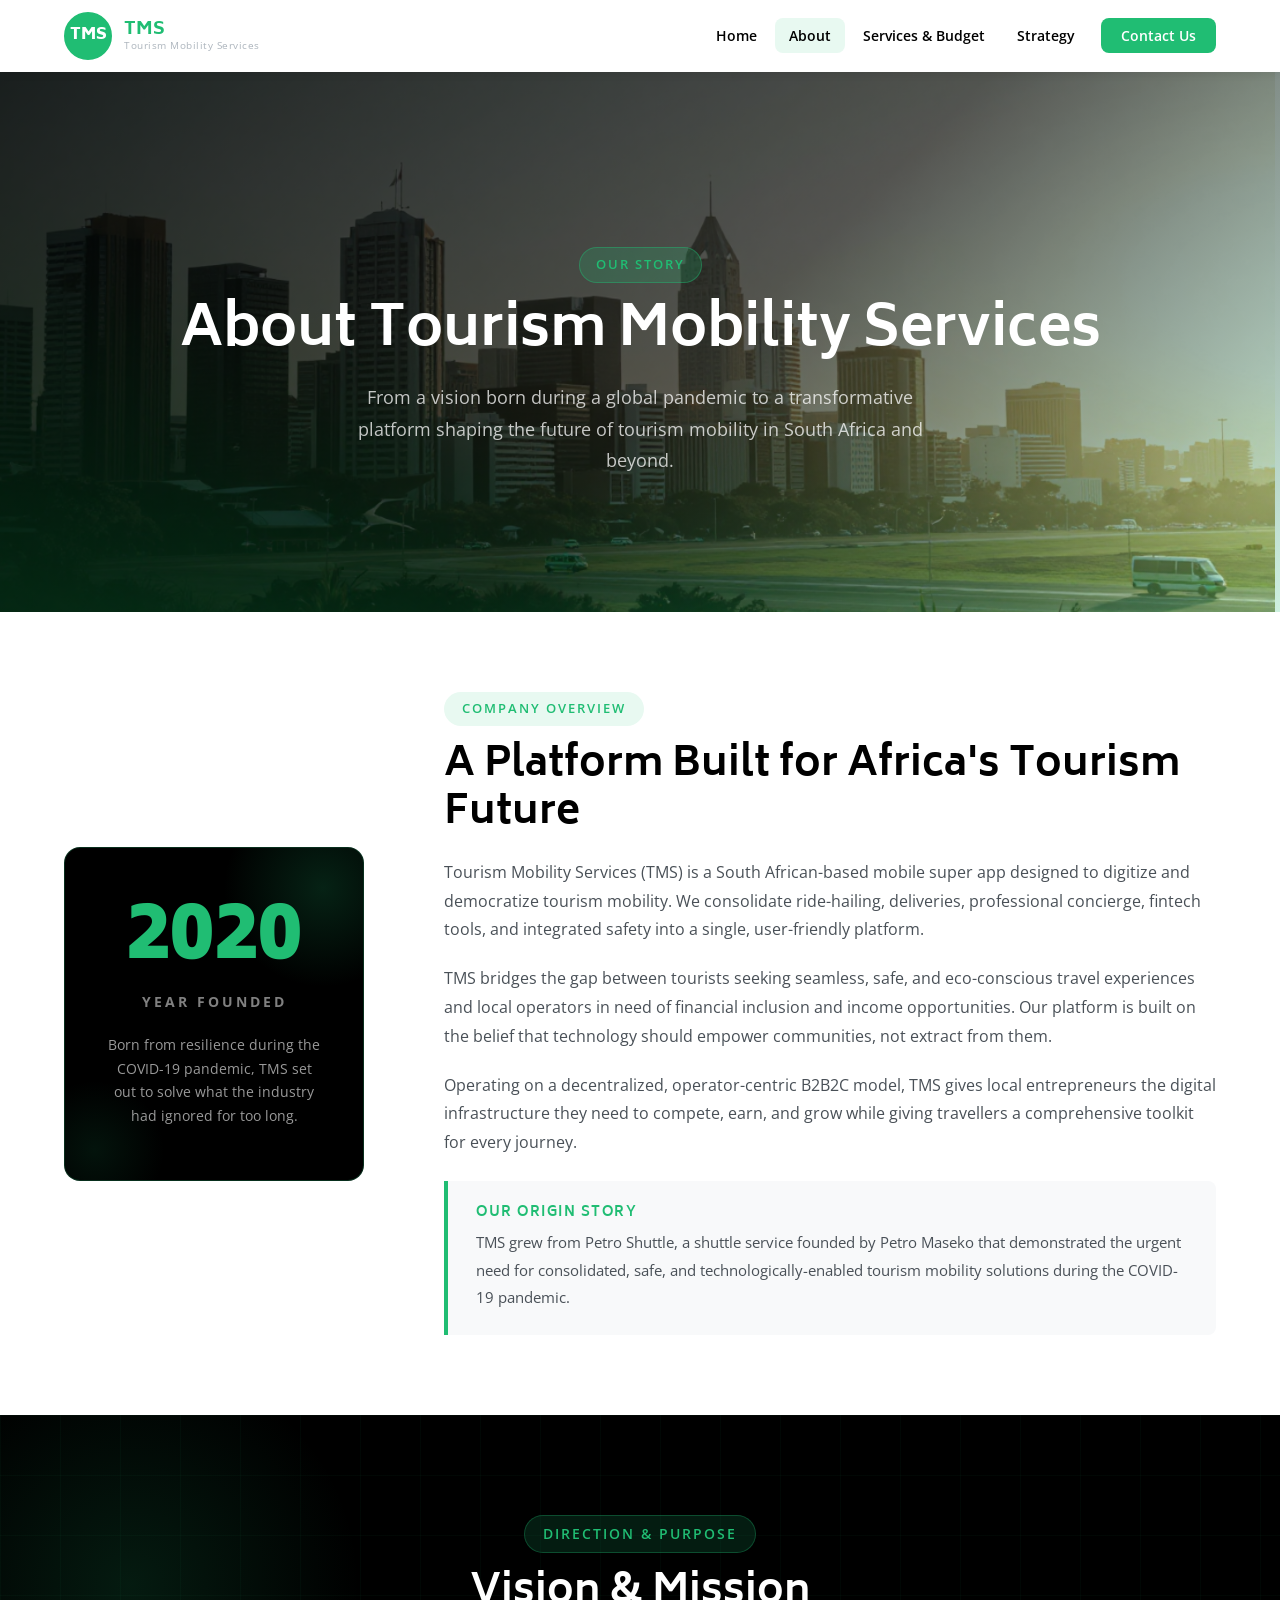
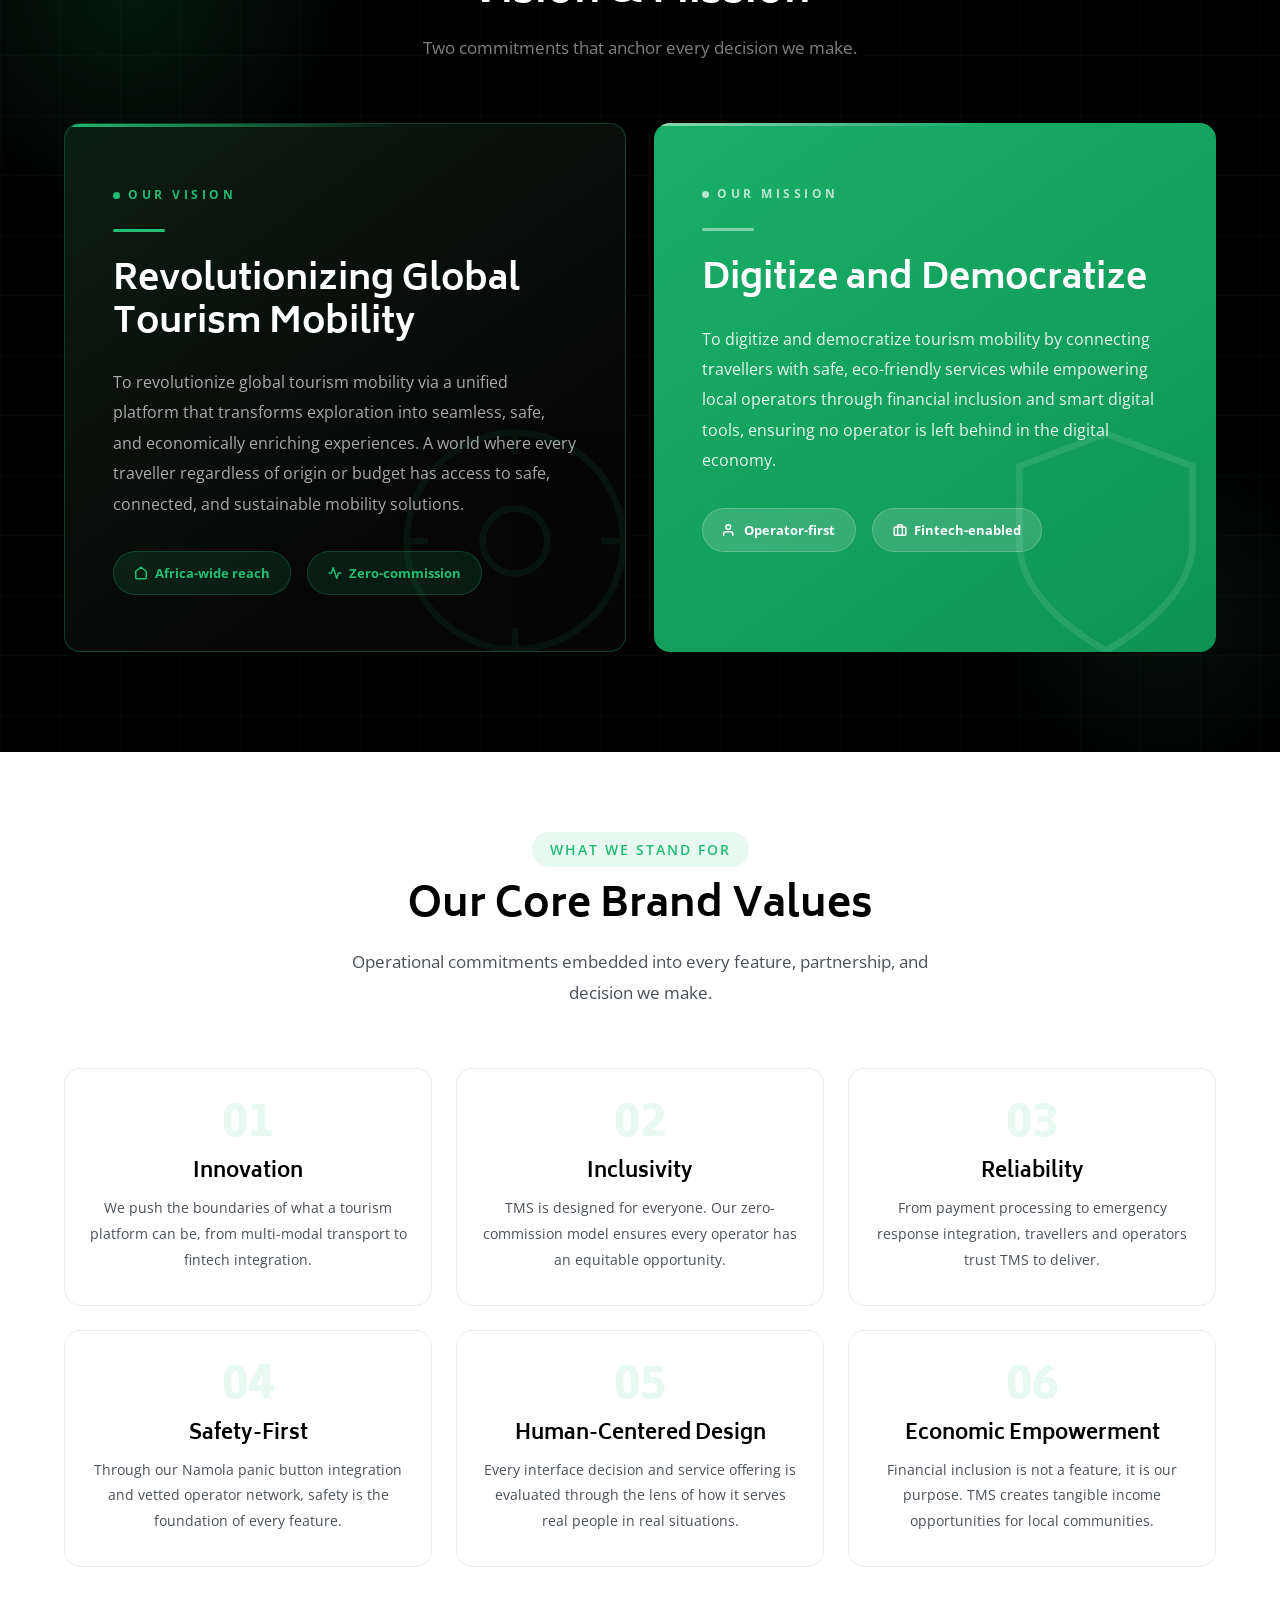
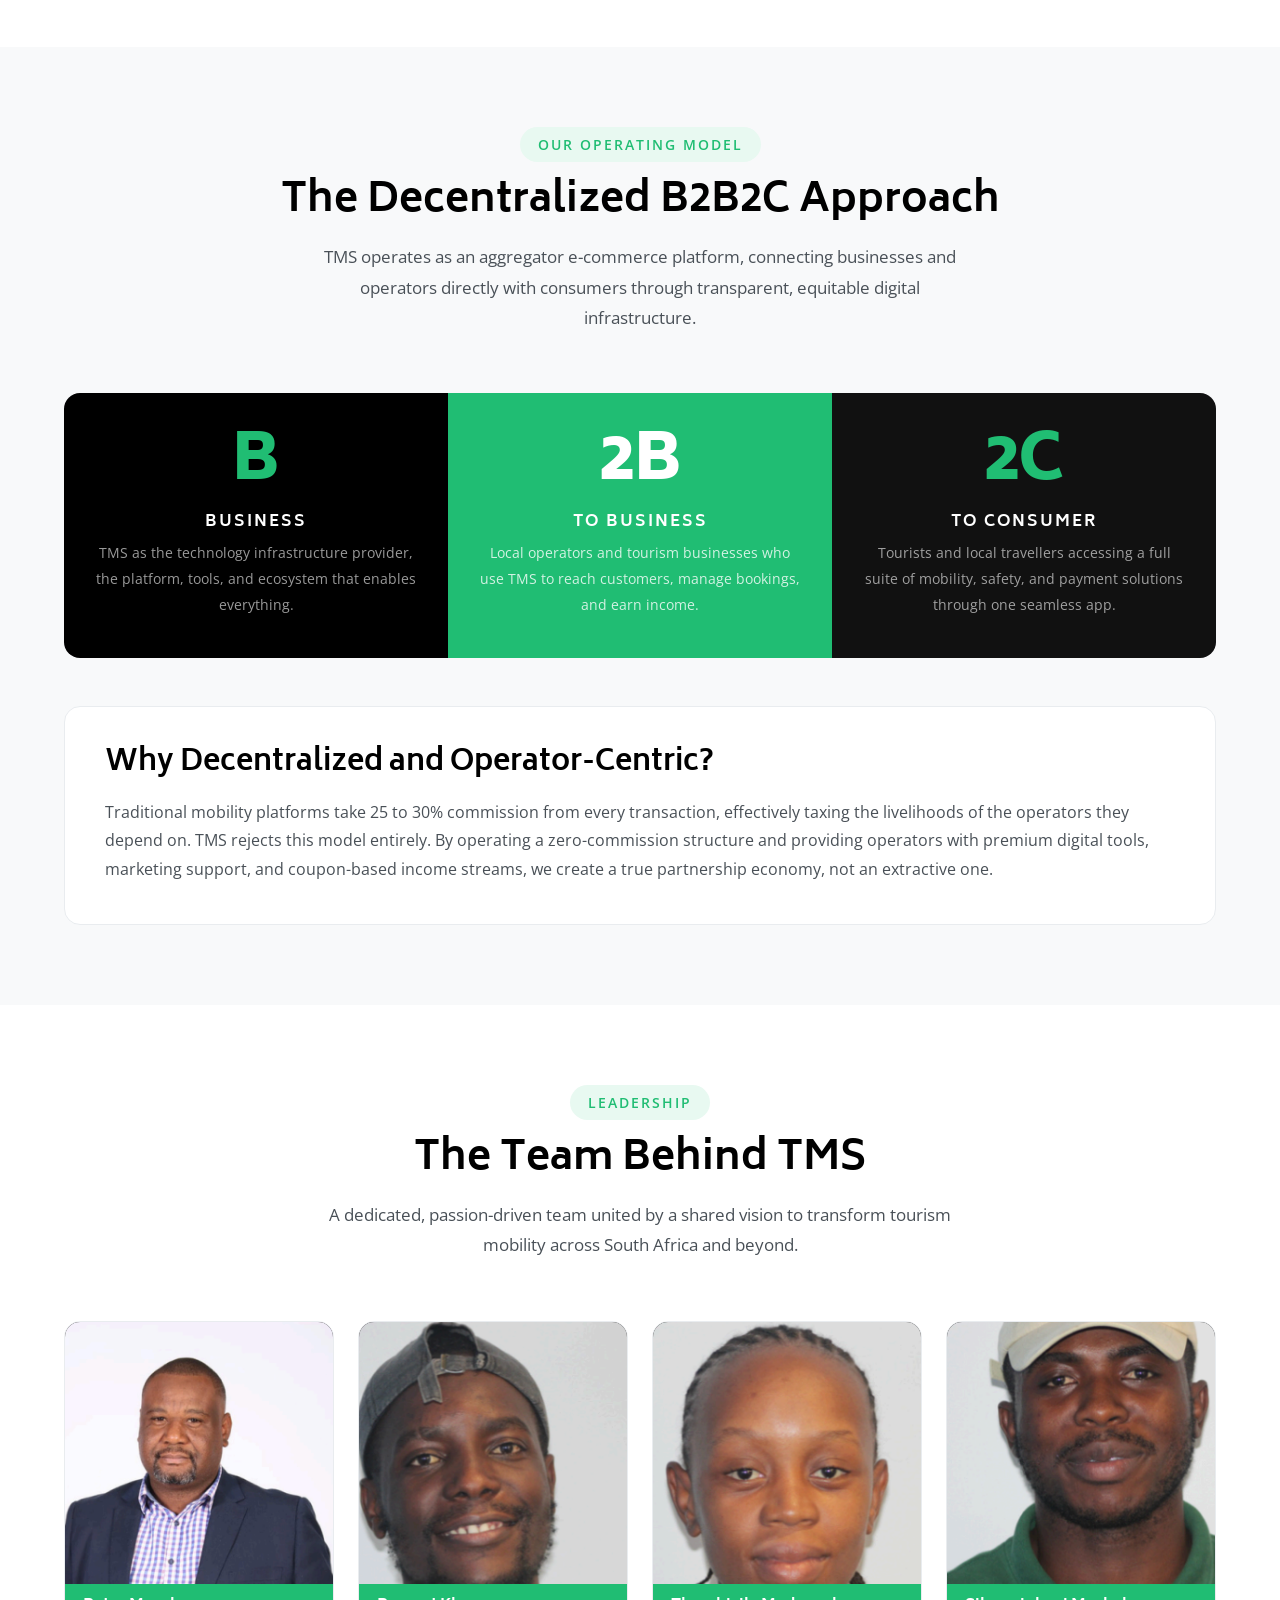
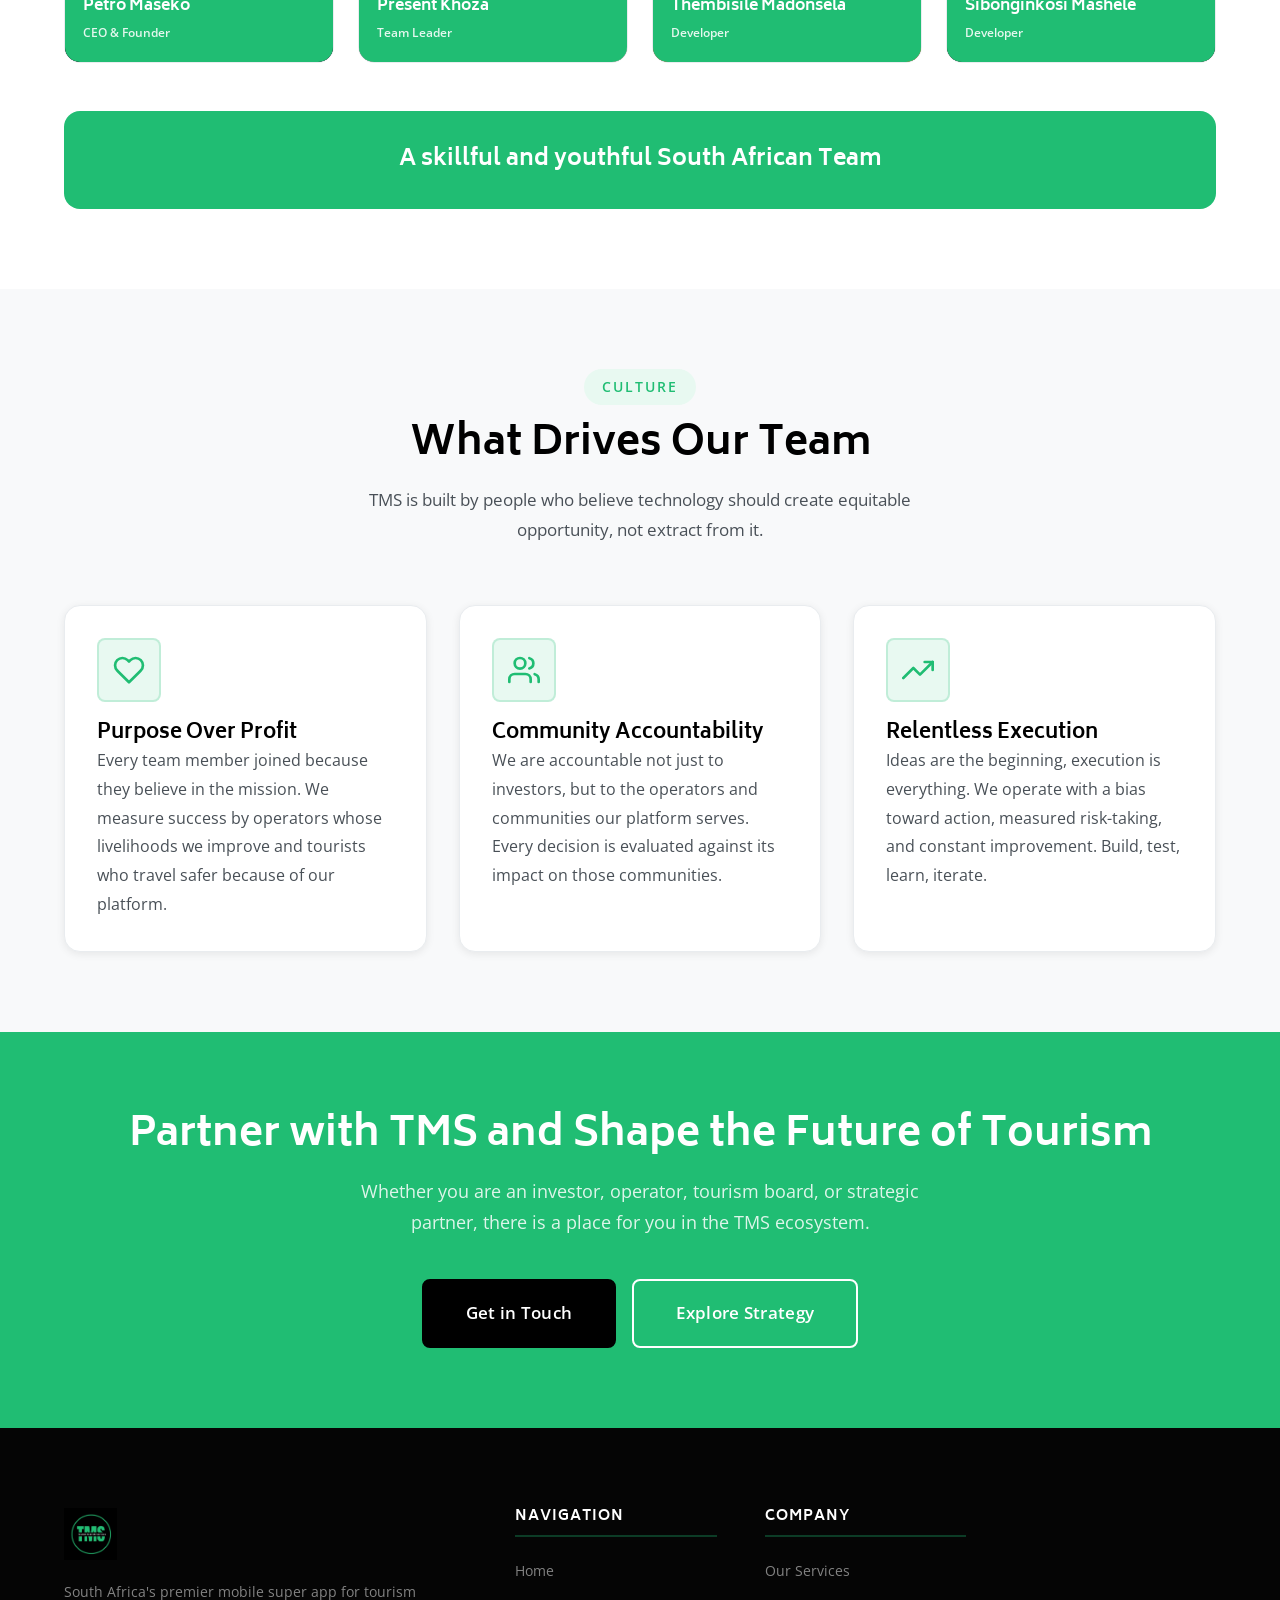
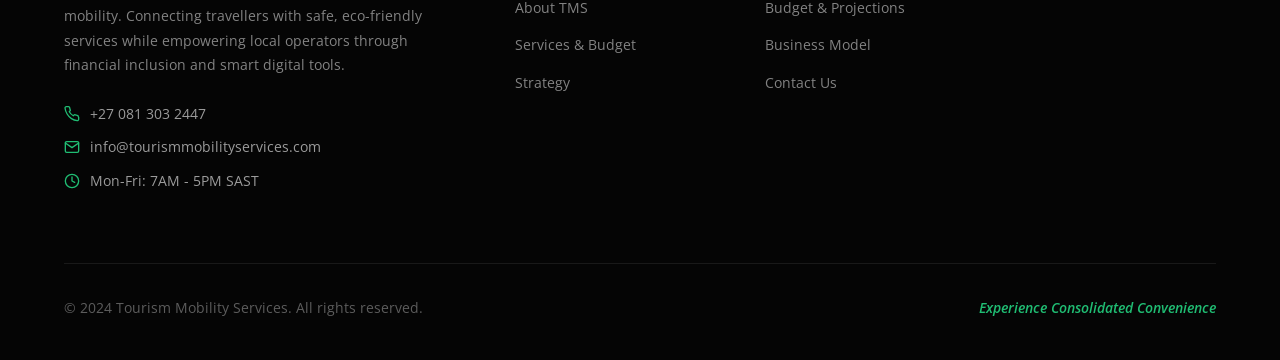
==== about.html @ 7a74dd08 "loading spinner added" ====
<!DOCTYPE html>
<html lang="en">
<head>
  <meta charset="UTF-8" />
  <meta name="viewport" content="width=device-width, initial-scale=1.0" />
  <meta name="description" content="About Tourism Mobility Services (TMS) Our story, vision, mission, team and the B2B2C model transforming South African tourism mobility." />
  <title>About Us | TMS - Tourism Mobility Services</title>
  <link rel="preconnect" href="https://fonts.googleapis.com" />
  <link rel="preconnect" href="https://fonts.gstatic.com" crossorigin />
  <link href="https://fonts.googleapis.com/css2?family=Biryani:wght@400;600;700;800;900&family=Open+Sans:ital,wght@0,300;0,400;0,600;0,700;1,400&display=swap" rel="stylesheet" />
  <link rel="stylesheet" href="css/style.css" />
  <style>
    .about-hero {
      position: relative;
      min-height: 560px;
      display: flex;
      align-items: center;
      background: url('images/about-hero.png') center center / cover no-repeat;
      padding: 140px 0 80px;
      text-align: center;
    }
    .about-hero::before {
      content: '';
      position: absolute;
      inset: 0;
      background: linear-gradient(135deg, rgba(0,0,0,0.85) 0%, rgba(0,0,0,0.65) 55%, rgba(32,189,115,0.22) 100%);
    }
    .about-hero .container { position: relative; z-index: 2; }
    .about-hero h1 { color: #fff; margin-bottom: 16px; }
    .about-hero p  { color: rgba(255,255,255,0.75); font-size: 1.1rem; max-width: 620px; margin: 0 auto; }
    .about-hero .label {
      display: inline-block;
      background: rgba(32,189,115,0.2);
      color: var(--green);
      font-size: 0.8rem; font-weight: 600;
      letter-spacing: 2px; text-transform: uppercase;
      padding: 6px 16px; border-radius: 50px;
      margin-bottom: 16px;
      border: 1px solid rgba(32,189,115,0.4);
    }
    .about-intro-new {
      display: grid;
      grid-template-columns: 300px 1fr;
      gap: 80px;
      align-items: center;
    }
    .about-left-col { display: flex; flex-direction: column; align-items: center; }
    .founded-card {
      width: 100%;
      background: var(--black);
      border-radius: var(--radius-lg);
      padding: 52px 40px;
      text-align: center;
      border: 1px solid rgba(32,189,115,0.25);
      position: relative;
      overflow: hidden;
    }
    .founded-card::before {
      content: '';
      position: absolute;
      top: -60px; right: -60px;
      width: 200px; height: 200px;
      background: radial-gradient(circle, rgba(32,189,115,0.18) 0%, transparent 70%);
      pointer-events: none;
    }
    .founded-card::after {
      content: '';
      position: absolute;
      bottom: -40px; left: -40px;
      width: 140px; height: 140px;
      background: radial-gradient(circle, rgba(32,189,115,0.1) 0%, transparent 70%);
      pointer-events: none;
    }
    .founded-card .year-num {
      font-family: var(--font-heading);
      font-weight: 900;
      font-size: 5rem;
      line-height: 1;
      color: var(--green);
      margin-bottom: 10px;
      position: relative; z-index: 1;
    }
    .founded-card .year-label {
      font-size: 0.85rem;
      font-weight: 700;
      letter-spacing: 3px;
      text-transform: uppercase;
      color: rgba(255,255,255,0.5);
      position: relative; z-index: 1;
    }
    .founded-card .year-sub {
      margin-top: 20px;
      font-size: 0.9rem;
      color: rgba(255,255,255,0.6);
      line-height: 1.65;
      position: relative; z-index: 1;
    }
    .vm-section {
      background: var(--black);
      padding: 100px 0;
      overflow: hidden;
      position: relative;
    }
    .vm-section::before {
      content: '';
      position: absolute;
      inset: 0;
      background-image:
        linear-gradient(rgba(32,189,115,0.04) 1px, transparent 1px),
        linear-gradient(90deg, rgba(32,189,115,0.04) 1px, transparent 1px);
      background-size: 60px 60px;
      pointer-events: none;
    }
    .vm-glow-left {
      position: absolute;
      top: -80px; left: -120px;
      width: 500px; height: 500px;
      background: radial-gradient(circle, rgba(32,189,115,0.14) 0%, transparent 65%);
      pointer-events: none;
    }
    .vm-glow-right {
      position: absolute;
      bottom: -60px; right: -80px;
      width: 400px; height: 400px;
      background: radial-gradient(circle, rgba(32,189,115,0.09) 0%, transparent 65%);
      pointer-events: none;
    }
    .vm-section .section-header { position: relative; z-index: 2; margin-bottom: 60px; }
    .vm-section .section-header .label { background: rgba(32,189,115,0.15); color: var(--green); border: 1px solid rgba(32,189,115,0.3); }
    .vm-section .section-header h2 { color: #fff; }
    .vm-section .section-header p  { color: rgba(255,255,255,0.5); }
    .vm-cards { display: grid; grid-template-columns: 1fr 1fr; gap: 28px; position: relative; z-index: 2; }
    .vm-new-card { border-radius: var(--radius-lg); padding: 56px 48px; position: relative; overflow: hidden; }
    .vm-new-card.vision-card { background: linear-gradient(145deg, #0c1e14 0%, #060606 70%); border: 1px solid rgba(32,189,115,0.3); }
    .vm-new-card.mission-card { background: linear-gradient(145deg, #1aaf68 0%, #0e9455 100%); }
    .vm-bg-icon { position: absolute; bottom: -20px; right: -20px; pointer-events: none; }
    .vm-new-card.vision-card  .vm-bg-icon { opacity: 0.08; }
    .vm-new-card.mission-card .vm-bg-icon { opacity: 0.12; }
    .vm-new-card::after { content: ''; position: absolute; top: 0; left: 0; width: 100%; height: 3px; }
    .vm-new-card.vision-card::after  { background: linear-gradient(90deg, var(--green) 0%, transparent 60%); }
    .vm-new-card.mission-card::after { background: linear-gradient(90deg, rgba(255,255,255,0.5) 0%, transparent 60%); }
    .vm-tag { display: inline-flex; align-items: center; gap: 8px; font-size: 0.75rem; font-weight: 700; letter-spacing: 3.5px; text-transform: uppercase; margin-bottom: 24px; }
    .vm-new-card.vision-card  .vm-tag { color: var(--green); }
    .vm-new-card.mission-card .vm-tag { color: rgba(255,255,255,0.7); }
    .vm-tag-dot { width: 7px; height: 7px; border-radius: 50%; background: currentColor; flex-shrink: 0; }
    .vm-divider { width: 52px; height: 3px; border-radius: 2px; margin-bottom: 28px; }
    .vm-new-card.vision-card  .vm-divider { background: var(--green); }
    .vm-new-card.mission-card .vm-divider { background: rgba(255,255,255,0.45); }
    .vm-new-card h2 { font-size: clamp(1.6rem, 3.2vw, 2.2rem); margin-bottom: 22px; line-height: 1.2; position: relative; z-index: 1; }
    .vm-new-card.vision-card  h2 { color: #fff; }
    .vm-new-card.mission-card h2 { color: #fff; }
    .vm-new-card p { font-size: 1rem; line-height: 1.9; position: relative; z-index: 1; }
    .vm-new-card.vision-card  p { color: rgba(255,255,255,0.65); }
    .vm-new-card.mission-card p { color: rgba(255,255,255,0.9); }
    .vm-stat-row { display: flex; gap: 16px; margin-top: 32px; flex-wrap: wrap; position: relative; z-index: 1; }
    .vm-stat-pill { padding: 10px 20px; border-radius: 50px; font-size: 0.82rem; font-weight: 700; display: flex; align-items: center; gap: 7px; }
    .vm-new-card.vision-card .vm-stat-pill { background: rgba(32,189,115,0.12); border: 1px solid rgba(32,189,115,0.25); color: var(--green); }
    .vm-new-card.mission-card .vm-stat-pill { background: rgba(255,255,255,0.15); border: 1px solid rgba(255,255,255,0.2); color: #fff; }
    .vm-stat-pill svg { width: 14px; height: 14px; stroke: currentColor; fill: none; stroke-width: 2.5; }
    .team-4-grid { display: grid; grid-template-columns: repeat(4, 1fr); gap: 24px; }
    .team-member-card { border-radius: var(--radius-lg); overflow: hidden; background: var(--white); border: 1px solid var(--gray-200); transition: var(--transition); position: relative; }
    .team-member-card:hover { box-shadow: 0 20px 60px rgba(0,0,0,0.18); transform: translateY(-8px); border-color: rgba(32,189,115,0.35); }
    .team-member-photo { height: 340px; position: relative; overflow: hidden; background: #111; }
    .team-member-photo img { width: 100%; height: 100%; object-fit: cover; object-position: top center; display: block; transition: transform 0.5s ease; }
    .team-member-card:hover .team-member-photo img { transform: scale(1.05); }
    .initials-fallback { display: none; position: absolute; inset: 0; align-items: center; justify-content: center; font-family: var(--font-heading); font-weight: 800; font-size: 4rem; color: var(--green); background: linear-gradient(160deg, #1a1a1a 0%, #0d0d0d 100%); }
    .initials-fallback.show { display: flex; }
    .team-name-bar { position: absolute; bottom: 0; left: 0; right: 0; padding: 14px 18px 16px; z-index: 3; background: var(--green); transition: opacity 0.3s ease; }
    .team-member-card:hover .team-name-bar { opacity: 0; pointer-events: none; }
    .team-name-bar h4 { color: #fff; font-size: 0.98rem; margin: 0 0 2px; }
    .team-name-bar span { color: rgba(255,255,255,0.88); font-size: 0.78rem; font-family: var(--font-body); font-weight: 600; }
    .team-hover-overlay { position: absolute; inset: 0; background: linear-gradient(180deg, rgba(0,0,0,0.15) 0%, rgba(0,0,0,0.9) 100%); display: flex; flex-direction: column; align-items: center; justify-content: center; gap: 12px; opacity: 0; transition: opacity 0.35s ease; z-index: 4; padding: 24px; text-align: center; }
    .team-member-card:hover .team-hover-overlay { opacity: 1; }
    .team-hover-name { font-family: var(--font-heading); font-weight: 800; font-size: 1.08rem; color: #fff; margin: 0; }
    .team-hover-role { font-size: 0.75rem; font-weight: 700; letter-spacing: 2.5px; text-transform: uppercase; color: var(--green); margin: 0; }
    .team-hover-divider { width: 36px; height: 2px; background: rgba(32,189,115,0.6); border-radius: 2px; }
    .team-linkedin-btn { display: inline-flex; align-items: center; gap: 9px; background: #0A66C2; color: #fff; font-family: var(--font-body); font-weight: 700; font-size: 0.82rem; padding: 11px 22px; border-radius: 50px; text-decoration: none; transition: background 0.2s ease, transform 0.2s ease; margin-top: 4px; }
    .team-linkedin-btn:hover { background: #004182; transform: scale(1.04); color: #fff; }
    .team-linkedin-btn svg { width: 16px; height: 16px; fill: #fff; flex-shrink: 0; }
    .team-no-linkedin { font-size: 0.78rem; color: rgba(255,255,255,0.4); margin-top: 4px; font-style: italic; }
    .team-tagline-bar { margin-top: 48px; background: var(--green); border-radius: var(--radius-lg); padding: 36px; text-align: center; }
    .team-tagline-bar h3 { color: #fff; font-size: 1.4rem; margin: 0; }
    @media (max-width: 1100px) {
      .about-intro-new { grid-template-columns: 260px 1fr; gap: 48px; }
      .team-4-grid { grid-template-columns: repeat(2, 1fr); }
    }
    @media (max-width: 768px) {
      .about-intro-new { grid-template-columns: 1fr; gap: 32px; }
      .vm-cards { grid-template-columns: 1fr; }
      .vm-new-card { padding: 40px 28px; }
      .team-4-grid { grid-template-columns: repeat(2, 1fr); }
    }
    @media (max-width: 480px) {
      .team-4-grid { grid-template-columns: 1fr; }
    }
  </style>
</head>
<body>

  <div id="loader-wrapper">
  <span class="loader"></span>
</div>

  <nav class="navbar white-bg" id="navbar">
    <div class="container">
      <div class="navbar-inner">
        <a href="index.html" class="navbar-logo">
          <div class="logo-icon">
            <img src="images/tms-logo.png" alt="TMS Logo" onerror="this.style.display='none'; this.parentNode.innerHTML='<span style=\'font-family:Biryani,sans-serif;font-weight:900;font-size:1rem;color:#fff;\'>TMS</span>';" />
          </div>
          <div class="logo-text"><span>TMS</span><small>Tourism Mobility Services</small></div>
        </a>
        <ul class="nav-links" id="navLinks">
          <li><a href="index.html">Home</a></li>
          <li><a href="about.html" class="active">About</a></li>
          <li><a href="platform.html">Services &amp; Budget</a></li>
          <li><a href="strategy.html">Strategy</a></li>
          <li><a href="contact.html" class="btn-nav">Contact Us</a></li>
        </ul>
        <button class="nav-toggle" id="navToggle" aria-label="Toggle navigation">
          <span></span><span></span><span></span>
        </button>
      </div>
    </div>
  </nav>

  <div class="breadcrumb">
    <div class="container">
      <div class="breadcrumb-inner">
        <a href="index.html">Home</a>
        <span class="breadcrumb-sep">/</span>
        <span>About Us</span>
      </div>
    </div>
  </div>

  <div class="about-hero">
    <div class="container">
      <div class="label">Our Story</div>
      <h1>About Tourism Mobility Services</h1>
      <p>From a vision born during a global pandemic to a transformative platform shaping the future of tourism mobility in South Africa and beyond.</p>
    </div>
  </div>

  <section class="section">
    <div class="container">
      <div class="about-intro-new">
        <div class="about-left-col">
          <div class="founded-card">
            <div class="year-num">2020</div>
            <div class="year-label">Year Founded</div>
            <p class="year-sub">Born from resilience during the COVID-19 pandemic, TMS set out to solve what the industry had ignored for too long.</p>
          </div>
        </div>
        <div class="about-content">
          <div class="label" style="display:inline-block;background:var(--green-light);color:var(--green);font-size:0.8rem;font-weight:600;letter-spacing:2px;text-transform:uppercase;padding:6px 18px;border-radius:50px;margin-bottom:16px;">Company Overview</div>
          <h2>A Platform Built for Africa's Tourism Future</h2>
          <p>Tourism Mobility Services (TMS) is a South African-based mobile super app designed to digitize and democratize tourism mobility. We consolidate ride-hailing, deliveries, professional concierge, fintech tools, and integrated safety into a single, user-friendly platform.</p>
          <p>TMS bridges the gap between tourists seeking seamless, safe, and eco-conscious travel experiences and local operators in need of financial inclusion and income opportunities. Our platform is built on the belief that technology should empower communities, not extract from them.</p>
          <p>Operating on a decentralized, operator-centric B2B2C model, TMS gives local entrepreneurs the digital infrastructure they need to compete, earn, and grow while giving travellers a comprehensive toolkit for every journey.</p>
          <div class="about-history">
            <h5>Our Origin Story</h5>
            <p>TMS grew from Petro Shuttle, a shuttle service founded by Petro Maseko that demonstrated the urgent need for consolidated, safe, and technologically-enabled tourism mobility solutions during the COVID-19 pandemic.</p>
          </div>
        </div>
      </div>
    </div>
  </section>

  <section class="vm-section">
    <div class="vm-glow-left"></div>
    <div class="vm-glow-right"></div>
    <div class="container">
      <div class="section-header">
        <div class="label">Direction &amp; Purpose</div>
        <h2>Vision &amp; Mission</h2>
        <p>Two commitments that anchor every decision we make.</p>
      </div>
      <div class="vm-cards">
        <div class="vm-new-card vision-card">
          <svg class="vm-bg-icon" width="260" height="260" viewBox="0 0 24 24" fill="none" stroke="#20BD73" stroke-width="0.6"><circle cx="12" cy="12" r="10"/><circle cx="12" cy="12" r="3"/><line x1="12" y1="2" x2="12" y2="4"/><line x1="12" y1="20" x2="12" y2="22"/><line x1="2" y1="12" x2="4" y2="12"/><line x1="20" y1="12" x2="22" y2="12"/></svg>
          <div class="vm-tag"><span class="vm-tag-dot"></span>Our Vision</div>
          <div class="vm-divider"></div>
          <h2>Revolutionizing Global Tourism Mobility</h2>
          <p>To revolutionize global tourism mobility via a unified platform that transforms exploration into seamless, safe, and economically enriching experiences. A world where every traveller regardless of origin or budget has access to safe, connected, and sustainable mobility solutions.</p>
          <div class="vm-stat-row">
            <div class="vm-stat-pill"><svg viewBox="0 0 24 24"><path d="M3 9l9-7 9 7v11a2 2 0 0 1-2 2H5a2 2 0 0 1-2-2z" stroke-linecap="round" stroke-linejoin="round"/></svg>Africa-wide reach</div>
            <div class="vm-stat-pill"><svg viewBox="0 0 24 24"><polyline points="22 12 18 12 15 21 9 3 6 12 2 12" stroke-linecap="round" stroke-linejoin="round"/></svg>Zero-commission</div>
          </div>
        </div>
        <div class="vm-new-card mission-card">
          <svg class="vm-bg-icon" width="260" height="260" viewBox="0 0 24 24" fill="none" stroke="rgba(255,255,255,0.8)" stroke-width="0.6"><path d="M12 22s8-4 8-10V5l-8-3-8 3v7c0 6 8 10 8 10z"/></svg>
          <div class="vm-tag"><span class="vm-tag-dot"></span>Our Mission</div>
          <div class="vm-divider"></div>
          <h2>Digitize and Democratize</h2>
          <p>To digitize and democratize tourism mobility by connecting travellers with safe, eco-friendly services while empowering local operators through financial inclusion and smart digital tools, ensuring no operator is left behind in the digital economy.</p>
          <div class="vm-stat-row">
            <div class="vm-stat-pill"><svg viewBox="0 0 24 24"><path d="M17 21v-2a4 4 0 0 0-4-4H5a4 4 0 0 0-4 4v2" stroke-linecap="round" stroke-linejoin="round"/><circle cx="9" cy="7" r="4"/></svg>Operator-first</div>
            <div class="vm-stat-pill"><svg viewBox="0 0 24 24"><rect x="2" y="7" width="20" height="14" rx="2" ry="2" stroke-linecap="round" stroke-linejoin="round"/><path d="M16 21V5a2 2 0 0 0-2-2h-4a2 2 0 0 0-2 2v16" stroke-linecap="round" stroke-linejoin="round"/></svg>Fintech-enabled</div>
          </div>
        </div>
      </div>
    </div>
  </section>

  <section class="section">
    <div class="container">
      <div class="section-header">
        <div class="label">What We Stand For</div>
        <h2>Our Core Brand Values</h2>
        <p>Operational commitments embedded into every feature, partnership, and decision we make.</p>
      </div>
      <div class="values-grid">
        <div class="value-card"><div class="value-number">01</div><h4>Innovation</h4><p>We push the boundaries of what a tourism platform can be, from multi-modal transport to fintech integration.</p></div>
        <div class="value-card"><div class="value-number">02</div><h4>Inclusivity</h4><p>TMS is designed for everyone. Our zero-commission model ensures every operator has an equitable opportunity.</p></div>
        <div class="value-card"><div class="value-number">03</div><h4>Reliability</h4><p>From payment processing to emergency response integration, travellers and operators trust TMS to deliver.</p></div>
        <div class="value-card"><div class="value-number">04</div><h4>Safety-First</h4><p>Through our Namola panic button integration and vetted operator network, safety is the foundation of every feature.</p></div>
        <div class="value-card"><div class="value-number">05</div><h4>Human-Centered Design</h4><p>Every interface decision and service offering is evaluated through the lens of how it serves real people in real situations.</p></div>
        <div class="value-card"><div class="value-number">06</div><h4>Economic Empowerment</h4><p>Financial inclusion is not a feature, it is our purpose. TMS creates tangible income opportunities for local communities.</p></div>
      </div>
    </div>
  </section>

  <section class="section bg-gray">
    <div class="container">
      <div class="section-header">
        <div class="label">Our Operating Model</div>
        <h2>The Decentralized B2B2C Approach</h2>
        <p>TMS operates as an aggregator e-commerce platform, connecting businesses and operators directly with consumers through transparent, equitable digital infrastructure.</p>
      </div>
      <div class="model-explain">
        <div class="model-col">
          <div class="model-letter">B</div>
          <h3>Business</h3>
          <p style="color:rgba(255,255,255,0.6);font-size:0.9rem;">TMS as the technology infrastructure provider, the platform, tools, and ecosystem that enables everything.</p>
        </div>
        <div class="model-col">
          <div class="model-letter">2B</div>
          <h3>To Business</h3>
          <p style="color:rgba(255,255,255,0.8);font-size:0.9rem;">Local operators and tourism businesses who use TMS to reach customers, manage bookings, and earn income.</p>
        </div>
        <div class="model-col">
          <div class="model-letter">2C</div>
          <h3>To Consumer</h3>
          <p style="color:rgba(255,255,255,0.6);font-size:0.9rem;">Tourists and local travellers accessing a full suite of mobility, safety, and payment solutions through one seamless app.</p>
        </div>
      </div>
      <div style="margin-top:48px;padding:40px;background:var(--white);border-radius:var(--radius-lg);border:1px solid var(--gray-200);">
        <h3 style="margin-bottom:16px;">Why Decentralized and Operator-Centric?</h3>
        <p>Traditional mobility platforms take 25 to 30% commission from every transaction, effectively taxing the livelihoods of the operators they depend on. TMS rejects this model entirely. By operating a zero-commission structure and providing operators with premium digital tools, marketing support, and coupon-based income streams, we create a true partnership economy, not an extractive one.</p>
      </div>
    </div>
  </section>

  <section class="section" id="team">
    <div class="container">
      <div class="section-header">
        <div class="label">Leadership</div>
        <h2>The Team Behind TMS</h2>
        <p>A dedicated, passion-driven team united by a shared vision to transform tourism mobility across South Africa and beyond.</p>
      </div>
      <div class="team-4-grid">
        <div class="team-member-card">
          <div class="team-member-photo">
            <img src="images/petro.png" alt="Petro Maseko" onerror="this.style.display='none'; this.nextElementSibling.classList.add('show');" />
            <div class="initials-fallback">PM</div>
            <div class="team-name-bar"><h4>Petro Maseko</h4><span>CEO &amp; Founder</span></div>
            <div class="team-hover-overlay">
              <p class="team-hover-name">Petro Maseko</p>
              <p class="team-hover-role">CEO &amp; Founder</p>
              <div class="team-hover-divider"></div>
              <a class="team-linkedin-btn" href="https://www.linkedin.com/in/petro-maseko-a20351224/?originalSubdomain=za" target="_blank" rel="noopener noreferrer">
                <svg xmlns="http://www.w3.org/2000/svg" viewBox="0 0 24 24"><path d="M20.447 20.452H17.01v-5.569c0-1.328-.025-3.037-1.852-3.037-1.853 0-2.136 1.445-2.136 2.939v5.667H9.584V9h3.308v1.561h.046c.46-.869 1.586-1.784 3.265-1.784 3.492 0 4.136 2.299 4.136 5.291v6.384zM5.337 7.433a1.92 1.92 0 1 1 0-3.84 1.92 1.92 0 0 1 0 3.84zm1.677 13.019H3.66V9h3.354v11.452zM22.225 0H1.771C.792 0 0 .774 0 1.729v20.542C0 23.226.792 24 1.771 24h20.451C23.2 24 24 23.226 24 22.271V1.729C24 .774 23.2 0 22.222 0h.003z"/></svg>
                Connect on LinkedIn
              </a>
            </div>
          </div>
        </div>
        <div class="team-member-card">
          <div class="team-member-photo">
            <img src="images/present.png" alt="Present Khoza" onerror="this.style.display='none'; this.nextElementSibling.classList.add('show');" />
            <div class="initials-fallback">PK</div>
            <div class="team-name-bar"><h4>Present Khoza</h4><span>Team Leader</span></div>
            <div class="team-hover-overlay">
              <p class="team-hover-name">Present Khoza</p>
              <p class="team-hover-role">Team Leader</p>
              <div class="team-hover-divider"></div>
              <a class="team-linkedin-btn" href="https://www.linkedin.com/in/present-khoza-66b7281ba/?originalSubdomain=za" target="_blank" rel="noopener noreferrer">
                <svg xmlns="http://www.w3.org/2000/svg" viewBox="0 0 24 24"><path d="M20.447 20.452H17.01v-5.569c0-1.328-.025-3.037-1.852-3.037-1.853 0-2.136 1.445-2.136 2.939v5.667H9.584V9h3.308v1.561h.046c.46-.869 1.586-1.784 3.265-1.784 3.492 0 4.136 2.299 4.136 5.291v6.384zM5.337 7.433a1.92 1.92 0 1 1 0-3.84 1.92 1.92 0 0 1 0 3.84zm1.677 13.019H3.66V9h3.354v11.452zM22.225 0H1.771C.792 0 0 .774 0 1.729v20.542C0 23.226.792 24 1.771 24h20.451C23.2 24 24 23.226 24 22.271V1.729C24 .774 23.2 0 22.222 0h.003z"/></svg>
                Connect on LinkedIn
              </a>
            </div>
          </div>
        </div>
        <div class="team-member-card">
          <div class="team-member-photo">
            <img src="images/thembisile.png" alt="Thembisile Madonsela" onerror="this.style.display='none'; this.nextElementSibling.classList.add('show');" />
            <div class="initials-fallback">TM</div>
            <div class="team-name-bar"><h4>Thembisile Madonsela</h4><span>Developer</span></div>
            <div class="team-hover-overlay">
              <p class="team-hover-name">Thembisile Madonsela</p>
              <p class="team-hover-role">Developer</p>
              <div class="team-hover-divider"></div>
              <span class="team-no-linkedin">LinkedIn profile not available</span>
            </div>
          </div>
        </div>
        <div class="team-member-card">
          <div class="team-member-photo">
            <img src="images/sibonginkosi.png" alt="Sibonginkosi Mashele" onerror="this.style.display='none'; this.nextElementSibling.classList.add('show');" />
            <div class="initials-fallback">SM</div>
            <div class="team-name-bar"><h4>Sibonginkosi Mashele</h4><span>Developer</span></div>
            <div class="team-hover-overlay">
              <p class="team-hover-name">Sibonginkosi Mashele</p>
              <p class="team-hover-role">Developer</p>
              <div class="team-hover-divider"></div>
              <a class="team-linkedin-btn" href="https://www.linkedin.com/in/sibonginkosi-mashele-583209222/" target="_blank" rel="noopener noreferrer">
                <svg xmlns="http://www.w3.org/2000/svg" viewBox="0 0 24 24"><path d="M20.447 20.452H17.01v-5.569c0-1.328-.025-3.037-1.852-3.037-1.853 0-2.136 1.445-2.136 2.939v5.667H9.584V9h3.308v1.561h.046c.46-.869 1.586-1.784 3.265-1.784 3.492 0 4.136 2.299 4.136 5.291v6.384zM5.337 7.433a1.92 1.92 0 1 1 0-3.84 1.92 1.92 0 0 1 0 3.84zm1.677 13.019H3.66V9h3.354v11.452zM22.225 0H1.771C.792 0 0 .774 0 1.729v20.542C0 23.226.792 24 1.771 24h20.451C23.2 24 24 23.226 24 22.271V1.729C24 .774 23.2 0 22.222 0h.003z"/></svg>
                Connect on LinkedIn
              </a>
            </div>
          </div>
        </div>
      </div>
      <div class="team-tagline-bar">
        <h3>A skillful and youthful South African Team</h3>
      </div>
    </div>
  </section>

  <section class="section bg-gray">
    <div class="container">
      <div class="section-header">
        <div class="label">Culture</div>
        <h2>What Drives Our Team</h2>
        <p>TMS is built by people who believe technology should create equitable opportunity, not extract from it.</p>
      </div>
      <div class="grid-3">
        <div class="card">
          <div class="card-icon"><svg viewBox="0 0 24 24" fill="none" stroke="#20BD73" stroke-width="2" style="width:32px;height:32px;"><path d="M20.84 4.61a5.5 5.5 0 0 0-7.78 0L12 5.67l-1.06-1.06a5.5 5.5 0 0 0-7.78 7.78l1.06 1.06L12 21.23l7.78-7.78 1.06-1.06a5.5 5.5 0 0 0 0-7.78z" stroke-linecap="round" stroke-linejoin="round"/></svg></div>
          <h4>Purpose Over Profit</h4>
          <p>Every team member joined because they believe in the mission. We measure success by operators whose livelihoods we improve and tourists who travel safer because of our platform.</p>
        </div>
        <div class="card">
          <div class="card-icon"><svg viewBox="0 0 24 24" fill="none" stroke="#20BD73" stroke-width="2" style="width:32px;height:32px;"><path d="M17 21v-2a4 4 0 0 0-4-4H5a4 4 0 0 0-4 4v2" stroke-linecap="round" stroke-linejoin="round"/><circle cx="9" cy="7" r="4" stroke-linecap="round"/><path d="M23 21v-2a4 4 0 0 0-3-3.87M16 3.13a4 4 0 0 1 0 7.75" stroke-linecap="round" stroke-linejoin="round"/></svg></div>
          <h4>Community Accountability</h4>
          <p>We are accountable not just to investors, but to the operators and communities our platform serves. Every decision is evaluated against its impact on those communities.</p>
        </div>
        <div class="card">
          <div class="card-icon"><svg viewBox="0 0 24 24" fill="none" stroke="#20BD73" stroke-width="2" style="width:32px;height:32px;"><polyline points="23 6 13.5 15.5 8.5 10.5 1 18" stroke-linecap="round" stroke-linejoin="round"/><polyline points="17 6 23 6 23 12" stroke-linecap="round" stroke-linejoin="round"/></svg></div>
          <h4>Relentless Execution</h4>
          <p>Ideas are the beginning, execution is everything. We operate with a bias toward action, measured risk-taking, and constant improvement. Build, test, learn, iterate.</p>
        </div>
      </div>
    </div>
  </section>

  <section class="cta-section">
    <div class="container">
      <h2>Partner with TMS and Shape the Future of Tourism</h2>
      <p>Whether you are an investor, operator, tourism board, or strategic partner, there is a place for you in the TMS ecosystem.</p>
      <div style="display:flex;gap:16px;justify-content:center;flex-wrap:wrap;">
        <a href="contact.html" class="btn btn-dark btn-lg">Get in Touch</a>
        <a href="strategy.html" class="btn btn-outline btn-lg">Explore Strategy</a>
      </div>
    </div>
  </section>

  <footer class="footer">
    <div class="container">
      <div class="footer-grid">
        <div class="footer-brand">
          <img src="images/black-logo.png" alt="TMS - Tourism Mobility Services" style="height:52px;width:auto;object-fit:contain;display:block;margin-bottom:20px;" onerror="this.style.display='none';" />
          <p>South Africa's premier mobile super app for tourism mobility. Connecting travellers with safe, eco-friendly services while empowering local operators through financial inclusion and smart digital tools.</p>
          <div>
            <div class="footer-contact-item">
              <svg viewBox="0 0 24 24" fill="none" stroke="currentColor" stroke-width="2"><path d="M22 16.92v3a2 2 0 0 1-2.18 2 19.79 19.79 0 0 1-8.63-3.07A19.5 19.5 0 0 1 4.69 12 19.79 19.79 0 0 1 1.61 3.36 2 2 0 0 1 3.6 1h3a2 2 0 0 1 2 1.72 12.84 12.84 0 0 0 .7 2.81 2 2 0 0 1-.45 2.11L7.91 8.6a16 16 0 0 0 6 6l.92-.92a2 2 0 0 1 2.11-.45 12.84 12.84 0 0 0 2.81.7A2 2 0 0 1 21.44 16z" stroke-linecap="round" stroke-linejoin="round"/></svg>
              <a href="tel:+27081303244">+27 081 303 2447</a>
            </div>
            <div class="footer-contact-item">
              <svg viewBox="0 0 24 24" fill="none" stroke="currentColor" stroke-width="2"><path d="M4 4h16c1.1 0 2 .9 2 2v12c0 1.1-.9 2-2 2H4c-1.1 0-2-.9-2-2V6c0-1.1.9-2 2-2z" stroke-linecap="round" stroke-linejoin="round"/><polyline points="22,6 12,13 2,6" stroke-linecap="round" stroke-linejoin="round"/></svg>
              <a href="mailto:info@tourismmobilityservices.com">info@tourismmobilityservices.com</a>
            </div>
            <div class="footer-contact-item">
              <svg viewBox="0 0 24 24" fill="none" stroke="currentColor" stroke-width="2"><circle cx="12" cy="12" r="10" stroke-linecap="round"/><polyline points="12 6 12 12 16 14" stroke-linecap="round" stroke-linejoin="round"/></svg>
              <span>Mon-Fri: 7AM - 5PM SAST</span>
            </div>
          </div>
        </div>
        <div class="footer-col">
          <h5>Navigation</h5>
          <ul class="footer-links">
            <li><a href="index.html">Home</a></li>
            <li><a href="about.html">About TMS</a></li>
            <li><a href="platform.html">Services &amp; Budget</a></li>
            <li><a href="strategy.html">Strategy</a></li>
          </ul>
        </div>
        <div class="footer-col">
          <h5>Company</h5>
          <ul class="footer-links">
            <li><a href="platform.html">Our Services</a></li>
            <li><a href="platform.html#budget">Budget &amp; Projections</a></li>
            <li><a href="strategy.html">Business Model</a></li>
            <li><a href="contact.html">Contact Us</a></li>
          </ul>
        </div>
      </div>
      <div class="footer-bottom">
        <p>&copy; 2024 Tourism Mobility Services. All rights reserved.</p>
        <p class="tagline">Experience Consolidated Convenience</p>
      </div>
    </div>
  </footer>

  <script src="js/script.js"></script>
</body>
</html>
---- css/style.css ----
/* ============================================
   TMS - Tourism Mobility Services
   Main Stylesheet
   ============================================ */

/* Google Fonts */
@import url('https://fonts.googleapis.com/css2?family=Biryani:wght@400;600;700;800;900&family=Open+Sans:ital,wght@0,300;0,400;0,600;0,700;1,400&display=swap');

/* ============================================
   CSS VARIABLES
   ============================================ */
:root {
  --green: #20BD73;
  --green-dark: #18a562;
  --green-light: #e8f9f1;
  --black: #000000;
  --white: #FFFFFF;
  --gray-100: #f8f9fa;
  --gray-200: #e9ecef;
  --gray-300: #dee2e6;
  --gray-500: #adb5bd;
  --gray-700: #495057;
  --gray-900: #212529;
  --font-heading: 'Biryani', sans-serif;
  --font-body: 'Open Sans', sans-serif;
  --shadow-sm: 0 2px 8px rgba(0,0,0,0.08);
  --shadow-md: 0 4px 20px rgba(0,0,0,0.12);
  --shadow-lg: 0 8px 40px rgba(0,0,0,0.16);
  --radius: 8px;
  --radius-lg: 16px;
  --transition: all 0.3s ease;
  --nav-height: 72px;
}

/* ============================================
   RESET & BASE
   ============================================ */
*, *::before, *::after {
  box-sizing: border-box;
  margin: 0;
  padding: 0;
}

html {
  scroll-behavior: smooth;
  font-size: 16px;
}

body {
  font-family: var(--font-body);
  color: var(--gray-900);
  background: var(--white);
  line-height: 1.7;
  -webkit-font-smoothing: antialiased;
}

img {
  max-width: 100%;
  height: auto;
  display: block;
}

a {
  text-decoration: none;
  color: inherit;
  transition: var(--transition);
}

ul {
  list-style: none;
}

/* ============================================
   TYPOGRAPHY
   ============================================ */
h1, h2, h3, h4, h5, h6 {
  font-family: var(--font-heading);
  font-weight: 700;
  line-height: 1.2;
  color: var(--black);
}

h1 { font-size: clamp(2rem, 5vw, 3.5rem); }
h2 { font-size: clamp(1.6rem, 4vw, 2.5rem); }
h3 { font-size: clamp(1.2rem, 3vw, 1.8rem); }
h4 { font-size: 1.25rem; }
h5 { font-size: 1.1rem; }

p {
  font-family: var(--font-body);
  font-weight: 400;
  color: var(--gray-700);
  line-height: 1.8;
}

.text-green { color: var(--green); }
.text-white { color: var(--white); }
.text-black { color: var(--black); }


#loader-wrapper {
  position: fixed;
  inset: 0;
  background: rgba(0, 0, 0, 0.4); /* semi-transparent so blur shows through */
  backdrop-filter: blur(10px);
  -webkit-backdrop-filter: blur(10px);
  display: flex;
  align-items: center;
  justify-content: center;
  z-index: 9999;
  transition: opacity 0.5s ease;
}

#loader-wrapper.hidden {
  opacity: 0;
  pointer-events: none;
}

.loader {
  width: 8px;
  height: 8px;
  position: relative;
  border-radius: 50%;
  background: #20BD73;
  animation: wave 1s ease-in infinite;
}

@keyframes wave {
  0% {
    box-shadow:
      0 0 0 0px rgba(32, 189, 115, 1),
      0 0 0 20px rgba(32, 189, 115, 0.2),
      0 0 0 40px rgba(32, 189, 115, 0.6),
      0 0 0 60px rgba(32, 189, 115, 0.4),
      0 0 0 80px rgba(32, 189, 115, 0.2);
  }
  100% {
    box-shadow:
      0 0 0 80px rgba(32, 189, 115, 0),
      0 0 0 60px rgba(32, 189, 115, 0.2),
      0 0 0 40px rgba(32, 189, 115, 0.4),
      0 0 0 20px rgba(32, 189, 115, 0.6),
      0 0 0 0px rgba(32, 189, 115, 1);
  }
}

/* ============================================
   LAYOUT UTILITIES
   ============================================ */
.container {
  width: 100%;
  max-width: 1200px;
  margin: 0 auto;
  padding: 0 24px;
}

.section {
  padding: 80px 0;
}

.section-sm {
  padding: 48px 0;
}

.section-lg {
  padding: 120px 0;
}

.section-header {
  text-align: center;
  margin-bottom: 60px;
}

.section-header .label {
  display: inline-block;
  background: var(--green-light);
  color: var(--green);
  font-family: var(--font-body);
  font-weight: 600;
  font-size: 0.85rem;
  letter-spacing: 2px;
  text-transform: uppercase;
  padding: 6px 18px;
  border-radius: 50px;
  margin-bottom: 16px;
}

.section-header h2 {
  margin-bottom: 16px;
}

.section-header p {
  max-width: 640px;
  margin: 0 auto;
  font-size: 1.05rem;
}

.bg-gray { background: var(--gray-100); }
.bg-black { background: var(--black); }
.bg-green { background: var(--green); }
.bg-dark { background: #0a0a0a; }

/* Grid systems */
.grid-2 { display: grid; grid-template-columns: repeat(2, 1fr); gap: 32px; }
.grid-3 { display: grid; grid-template-columns: repeat(3, 1fr); gap: 32px; }
.grid-4 { display: grid; grid-template-columns: repeat(4, 1fr); gap: 24px; }

/* Flex utilities */
.flex { display: flex; }
.flex-center { display: flex; align-items: center; justify-content: center; }
.flex-between { display: flex; align-items: center; justify-content: space-between; }
.flex-gap { gap: 16px; }

/* ============================================
   BUTTONS
   ============================================ */
.btn {
  display: inline-block;
  font-family: var(--font-body);
  font-weight: 600;
  font-size: 0.95rem;
  padding: 14px 32px;
  border-radius: var(--radius);
  border: 2px solid transparent;
  cursor: pointer;
  transition: var(--transition);
  text-align: center;
  letter-spacing: 0.3px;
}

.btn-primary {
  background: var(--green);
  color: var(--white);
  border-color: var(--green);
}

.btn-primary:hover {
  background: var(--green-dark);
  border-color: var(--green-dark);
  transform: translateY(-2px);
  box-shadow: 0 8px 24px rgba(32, 189, 115, 0.35);
}

.btn-outline {
  background: transparent;
  color: var(--white);
  border-color: var(--white);
}

.btn-outline:hover {
  background: var(--white);
  color: var(--black);
  transform: translateY(-2px);
}

.btn-outline-green {
  background: transparent;
  color: var(--green);
  border-color: var(--green);
}

.btn-outline-green:hover {
  background: var(--green);
  color: var(--white);
  transform: translateY(-2px);
}

.btn-dark {
  background: var(--black);
  color: var(--white);
  border-color: var(--black);
}

.btn-dark:hover {
  background: #222;
  transform: translateY(-2px);
}

.btn-sm {
  padding: 10px 22px;
  font-size: 0.875rem;
}

.btn-lg {
  padding: 18px 42px;
  font-size: 1.05rem;
}

/* ============================================
   NAVIGATION
   ============================================ */
.navbar {
  position: fixed;
  top: 0;
  left: 0;
  width: 100%;
  height: var(--nav-height);
  z-index: 1000;
  transition: var(--transition);
  background: transparent;
}

.navbar.scrolled {
  background: var(--white);
  box-shadow: var(--shadow-sm);
}

.navbar.dark-bg {
  background: var(--black);
}

.navbar.white-bg {
  background: var(--white);
  box-shadow: var(--shadow-sm);
}

.navbar-inner {
  display: flex;
  align-items: center;
  justify-content: space-between;
  height: var(--nav-height);
}

.navbar-logo {
  display: flex;
  align-items: center;
  gap: 12px;
}

.navbar-logo .logo-icon {
  width: 48px;
  height: 48px;
  background: var(--green);
  border-radius: 50%;
  border: 2px solid var(--green);
  display: flex;
  align-items: center;
  justify-content: center;
  overflow: hidden;
}

.navbar-logo .logo-text {
  font-family: var(--font-heading);
  font-weight: 800;
  font-size: 1.1rem;
  color: var(--black);
  line-height: 1.1;
}

.navbar-logo .logo-text span {
  color: var(--green);
}

.navbar.scrolled .navbar-logo .logo-text,
.navbar.white-bg .navbar-logo .logo-text {
  color: var(--black);
}

.navbar-logo .logo-text small {
  display: block;
  font-size: 0.65rem;
  font-weight: 400;
  color: var(--gray-500);
  font-family: var(--font-body);
  letter-spacing: 0.5px;
}

.nav-links {
  display: flex;
  align-items: center;
  gap: 4px;
}

.nav-links a {
  font-family: var(--font-body);
  font-weight: 600;
  font-size: 0.9rem;
  color: var(--white);
  padding: 8px 14px;
  border-radius: var(--radius);
  transition: var(--transition);
}

.navbar.scrolled .nav-links a,
.navbar.white-bg .nav-links a,
.navbar.dark-bg .nav-links a {
  color: var(--black);
}

.navbar.dark-bg .nav-links a {
  color: var(--white);
}

.nav-links a:hover,
.nav-links a.active {
  background: var(--green-light);
  color: var(--green);
}

.nav-links .btn-nav {
  background: var(--green);
  color: var(--white) !important;
  padding: 8px 20px;
  border-radius: var(--radius);
  margin-left: 8px;
}

.nav-links .btn-nav:hover {
  background: var(--green-dark);
}

/* Mobile menu toggle */
.nav-toggle {
  display: none;
  flex-direction: column;
  gap: 5px;
  cursor: pointer;
  padding: 4px;
}

.nav-toggle span {
  display: block;
  width: 26px;
  height: 2px;
  background: var(--green);
  transition: var(--transition);
  border:#18a562;
}

.navbar.scrolled .nav-toggle span,
.navbar.white-bg .nav-toggle span {
  background: var(--green);
}

.navbar.dark-bg .nav-toggle span {
  background: var(--green);
}

.nav-toggle.active span:nth-child(1) {
  transform: rotate(45deg) translate(5px, 5px);
}

.nav-toggle.active span:nth-child(2) {
  opacity: 0;
}

.nav-toggle.active span:nth-child(3) {
  transform: rotate(-45deg) translate(5px, -5px);
}

/* ============================================
   PAGE HEADER (inner pages)
   ============================================ */
.page-header {
  background: var(--black);
  padding: 140px 0 80px;
  text-align: center;
  position: relative;
  overflow: hidden;
}

.page-header::before {
  content: '';
  position: absolute;
  top: 0; left: 0;
  width: 100%; height: 100%;
  background: linear-gradient(135deg, rgba(32,189,115,0.15) 0%, transparent 60%);
  pointer-events: none;
}

.page-header h1 {
  color: var(--white);
  margin-bottom: 16px;
}

.page-header p {
  color: rgba(255,255,255,0.7);
  font-size: 1.1rem;
  max-width: 600px;
  margin: 0 auto;
}

.page-header .label {
  display: inline-block;
  background: rgba(32,189,115,0.2);
  color: var(--green);
  font-size: 0.8rem;
  font-weight: 600;
  letter-spacing: 2px;
  text-transform: uppercase;
  padding: 6px 16px;
  border-radius: 50px;
  margin-bottom: 16px;
}

/* ============================================
   CARDS
   ============================================ */
.card {
  background: var(--white);
  border-radius: var(--radius-lg);
  box-shadow: var(--shadow-sm);
  padding: 32px;
  transition: var(--transition);
  border: 1px solid var(--gray-200);
}

.card:hover {
  box-shadow: var(--shadow-md);
  transform: translateY(-4px);
}

.card-icon {
  width: 64px;
  height: 64px;
  background: var(--green-light);
  border-radius: var(--radius);
  display: flex;
  align-items: center;
  justify-content: center;
  margin-bottom: 20px;
  border: 2px solid rgba(32,189,115,0.2);
}

.card-icon img {
  width: 32px;
  height: 32px;
}

/* Icon placeholder SVG style */
.icon-placeholder {
  width: 32px;
  height: 32px;
  color: var(--green);
}

/* ============================================
   HERO - HOME
   ============================================ */
.hero {
  min-height: 100vh;
  background: var(--black);
  display: flex;
  align-items: center;
  position: relative;
  overflow: hidden;
  padding-top: var(--nav-height);
}

.hero::before {
  content: '';
  position: absolute;
  top: -20%;
  right: -10%;
  width: 600px;
  height: 600px;
  background: radial-gradient(circle, rgba(32,189,115,0.2) 0%, transparent 70%);
  pointer-events: none;
}

.hero::after {
  content: '';
  position: absolute;
  bottom: -10%;
  left: -5%;
  width: 400px;
  height: 400px;
  background: radial-gradient(circle, rgba(32,189,115,0.1) 0%, transparent 70%);
  pointer-events: none;
}

.hero-grid {
  display: grid;
  grid-template-columns: 1fr 1fr;
  gap: 60px;
  align-items: center;
  padding: 80px 0;
}

.hero-content {
  position: relative;
  z-index: 2;
}

.hero-label {
  display: inline-block;
  background: rgba(32,189,115,0.15);
  color: var(--green);
  font-size: 0.8rem;
  font-weight: 600;
  letter-spacing: 2.5px;
  text-transform: uppercase;
  padding: 8px 18px;
  border-radius: 50px;
  margin-bottom: 24px;
  border: 1px solid rgba(32,189,115,0.3);
}

.hero-content h1 {
  color: var(--white);
  margin-bottom: 24px;
  font-weight: 800;
}

.hero-content h1 span {
  color: var(--green);
}

.hero-content p {
  color: rgba(255,255,255,0.7);
  font-size: 1.1rem;
  margin-bottom: 40px;
  max-width: 520px;
}

.hero-buttons {
  display: flex;
  gap: 16px;
  flex-wrap: wrap;
}

.hero-stats {
  display: flex;
  gap: 40px;
  margin-top: 60px;
  padding-top: 40px;
  border-top: 1px solid rgba(255,255,255,0.1);
}

.hero-stat-item h3 {
  font-size: 2rem;
  color: var(--green);
  font-weight: 800;
}

.hero-stat-item p {
  font-size: 0.85rem;
  color: rgba(255,255,255,0.5);
  margin: 0;
}

.hero-visual {
  position: relative;
  z-index: 2;
  display: flex;
  justify-content: center;
  align-items: center;
}

.hero-phone-mockup {
  width: 280px;
  height: 560px;
  background: linear-gradient(160deg, #1a1a1a 0%, #0d0d0d 100%);
  border-radius: 40px;
  border: 3px solid rgba(32,189,115,0.4);
  position: relative;
  box-shadow: 0 30px 80px rgba(0,0,0,0.6), 0 0 60px rgba(32,189,115,0.15);
  display: flex;
  align-items: center;
  justify-content: center;
  overflow: hidden;
}

.hero-phone-mockup::before {
  content: '';
  position: absolute;
  top: 0; left: 0;
  width: 100%; height: 100%;
  background: linear-gradient(160deg, rgba(32,189,115,0.1) 0%, transparent 50%);
}

.hero-phone-inner {
  text-align: center;
  padding: 20px;
  position: relative;
  z-index: 1;
}

.hero-phone-logo {
  width: 80px;
  height: 80px;
  background: var(--green);
  border-radius: 50%;
  display: flex;
  align-items: center;
  justify-content: center;
  margin: 0 auto 16px;
}

.hero-phone-logo span {
  font-family: var(--font-heading);
  font-weight: 900;
  font-size: 1.4rem;
  color: var(--white);
}

.hero-phone-inner h4 {
  color: var(--white);
  font-size: 1rem;
  margin-bottom: 6px;
}

.hero-phone-inner p {
  color: rgba(255,255,255,0.5);
  font-size: 0.75rem;
  margin: 0;
}

.hero-phone-features {
  margin-top: 24px;
  display: flex;
  flex-direction: column;
  gap: 8px;
}

.hero-phone-feature {
  background: rgba(32,189,115,0.15);
  border: 1px solid rgba(32,189,115,0.2);
  border-radius: 8px;
  padding: 8px 12px;
  text-align: left;
  display: flex;
  align-items: center;
  gap: 8px;
}

.hero-phone-feature .feat-dot {
  width: 8px;
  height: 8px;
  background: var(--green);
  border-radius: 50%;
  flex-shrink: 0;
}

.hero-phone-feature span {
  font-size: 0.75rem;
  color: rgba(255,255,255,0.7);
  font-family: var(--font-body);
}

/* ============================================
   PROBLEM / SOLUTION SECTIONS
   ============================================ */
.problem-solution {
  display: grid;
  grid-template-columns: 1fr 1fr;
  gap: 0;
}

.problem-col {
  padding: 80px 60px;
  background: var(--black);
  color: var(--white);
}

.solution-col {
  padding: 80px 60px;
  background: var(--green);
  color: var(--white);
}

.ps-label {
  font-size: 0.8rem;
  font-weight: 700;
  letter-spacing: 3px;
  text-transform: uppercase;
  opacity: 0.7;
  margin-bottom: 16px;
}

.problem-col h2,
.solution-col h2 {
  color: var(--white);
  margin-bottom: 24px;
}

.problem-col p,
.solution-col p {
  color: rgba(255,255,255,0.8);
  margin-bottom: 24px;
}

.ps-list {
  display: flex;
  flex-direction: column;
  gap: 12px;
}

.ps-list-item {
  display: flex;
  align-items: flex-start;
  gap: 12px;
}

.ps-list-item .ps-bullet {
  width: 20px;
  height: 20px;
  border-radius: 50%;
  flex-shrink: 0;
  margin-top: 2px;
}

.problem-col .ps-bullet {
  background: rgba(255,255,255,0.2);
  border: 2px solid rgba(255,255,255,0.4);
}

.solution-col .ps-bullet {
  background: rgba(255,255,255,0.3);
  border: 2px solid rgba(255,255,255,0.6);
}

.ps-list-item p {
  font-size: 0.95rem;
  margin: 0;
}

/* ============================================
   FEATURES / APP SERVICES
   ============================================ */
.features-grid {
  display: grid;
  grid-template-columns: repeat(3, 1fr);
  gap: 24px;
}

.feature-card {
  background: var(--white);
  border: 1px solid var(--gray-200);
  border-radius: var(--radius-lg);
  padding: 32px 24px;
  transition: var(--transition);
  position: relative;
  overflow: hidden;
}

.feature-card::before {
  content: '';
  position: absolute;
  top: 0; left: 0;
  width: 4px;
  height: 100%;
  background: var(--green);
  transform: scaleY(0);
  transition: var(--transition);
  transform-origin: top;
}

.feature-card:hover {
  box-shadow: var(--shadow-md);
  transform: translateY(-4px);
  border-color: rgba(32,189,115,0.3);
}

.feature-card:hover::before {
  transform: scaleY(1);
}

.feature-icon {
  width: 56px;
  height: 56px;
  background: var(--green-light);
  border-radius: 12px;
  display: flex;
  align-items: center;
  justify-content: center;
  margin-bottom: 20px;
}

.feature-icon img {
  width: 28px;
  height: 28px;
}

.feature-icon svg {
  width: 28px;
  height: 28px;
  color: var(--green);
  stroke: var(--green);
  fill: none;
  stroke-width: 2;
}

.feature-card h4 {
  margin-bottom: 10px;
  font-size: 1.1rem;
}

.feature-card p {
  font-size: 0.9rem;
  line-height: 1.6;
}

/* ============================================
   REWARD / VALUE SECTION
   ============================================ */
.reward-section {
  background: var(--black);
  padding: 100px 0;
  position: relative;
  overflow: hidden;
}

.reward-section::before {
  content: '';
  position: absolute;
  top: 0; right: 0;
  width: 50%;
  height: 100%;
  background: linear-gradient(135deg, transparent 0%, rgba(32,189,115,0.08) 100%);
}

.reward-grid {
  display: grid;
  grid-template-columns: 1fr 1fr;
  gap: 80px;
  align-items: center;
}

.reward-content h2 {
  color: var(--white);
  margin-bottom: 24px;
}

.reward-content p {
  color: rgba(255,255,255,0.7);
  margin-bottom: 32px;
}

.reward-items {
  display: flex;
  flex-direction: column;
  gap: 20px;
}

.reward-item {
  display: flex;
  align-items: flex-start;
  gap: 16px;
}

.reward-item-icon {
  width: 44px;
  height: 44px;
  background: rgba(32,189,115,0.15);
  border: 1px solid rgba(32,189,115,0.3);
  border-radius: 10px;
  display: flex;
  align-items: center;
  justify-content: center;
  flex-shrink: 0;
}

.reward-item-icon svg {
  width: 20px;
  height: 20px;
  stroke: var(--green);
  fill: none;
  stroke-width: 2;
}

.reward-item h5 {
  color: var(--white);
  margin-bottom: 4px;
}

.reward-item p {
  font-size: 0.9rem;
  margin: 0;
  color: rgba(255,255,255,0.6);
}

.reward-visual {
  display: grid;
  grid-template-columns: 1fr 1fr;
  gap: 16px;
}

.reward-stat-box {
  background: rgba(255,255,255,0.05);
  border: 1px solid rgba(255,255,255,0.1);
  border-radius: var(--radius-lg);
  padding: 28px 20px;
  text-align: center;
}

.reward-stat-box:nth-child(2) {
  background: var(--green);
  border-color: var(--green);
  margin-top: 24px;
}

.reward-stat-box h3 {
  font-size: 2.2rem;
  color: var(--white);
  font-weight: 800;
  margin-bottom: 6px;
}

.reward-stat-box p {
  font-size: 0.8rem;
  color: rgba(255,255,255,0.6);
  margin: 0;
}

.reward-stat-box:nth-child(2) p {
  color: rgba(255,255,255,0.8);
}

/* ============================================
   CTA SECTION
   ============================================ */
.cta-section {
  background: var(--green);
  padding: 80px 0;
  text-align: center;
}

.cta-section h2 {
  color: var(--white);
  margin-bottom: 16px;
}

.cta-section p {
  color: rgba(255,255,255,0.85);
  font-size: 1.1rem;
  max-width: 600px;
  margin: 0 auto 40px;
}

/* ============================================
   FOOTER
   ============================================ */
.footer {
  background: #050505;
  padding: 80px 0 40px;
}

.footer-grid {
  display: grid;
  grid-template-columns: 2fr 1fr 1fr 1fr;
  gap: 48px;
  margin-bottom: 60px;
}

.footer-brand .logo-text {
  font-family: var(--font-heading);
  font-weight: 800;
  font-size: 1.3rem;
  color: var(--white);
  margin-bottom: 4px;
}

.footer-brand .logo-text span {
  color: var(--green);
}

.footer-brand .logo-tagline {
  font-size: 0.78rem;
  color: var(--green);
  font-style: italic;
  margin-bottom: 20px;
  display: block;
}

.footer-brand p {
  color: rgba(255,255,255,0.5);
  font-size: 0.9rem;
  line-height: 1.7;
  margin-bottom: 24px;
}

.footer-contact-item {
  display: flex;
  align-items: center;
  gap: 10px;
  margin-bottom: 10px;
}

.footer-contact-item svg {
  width: 16px;
  height: 16px;
  stroke: var(--green);
  fill: none;
  stroke-width: 2;
  flex-shrink: 0;
}

.footer-contact-item a,
.footer-contact-item span {
  font-size: 0.875rem;
  color: rgba(255,255,255,0.6);
}

.footer-contact-item a:hover {
  color: var(--green);
}

.footer-col h5 {
  color: var(--white);
  font-size: 0.9rem;
  font-weight: 700;
  letter-spacing: 1px;
  text-transform: uppercase;
  margin-bottom: 20px;
  padding-bottom: 10px;
  border-bottom: 2px solid rgba(32,189,115,0.3);
}

.footer-links {
  display: flex;
  flex-direction: column;
  gap: 10px;
}

.footer-links a {
  font-size: 0.875rem;
  color: rgba(255,255,255,0.5);
  transition: var(--transition);
}

.footer-links a:hover {
  color: var(--green);
  padding-left: 6px;
}

.footer-bottom {
  border-top: 1px solid rgba(255,255,255,0.08);
  padding-top: 32px;
  display: flex;
  align-items: center;
  justify-content: space-between;
}

.footer-bottom p {
  font-size: 0.85rem;
  color: rgba(255,255,255,0.35);
  margin: 0;
}

.footer-bottom .tagline {
  color: var(--green);
  font-style: italic;
  font-weight: 600;
}

/* ============================================
   ABOUT PAGE
   ============================================ */
.about-intro {
  display: grid;
  grid-template-columns: 1fr 1fr;
  gap: 80px;
  align-items: center;
}

.about-intro-visual {
  position: relative;
}

.about-image-block {
  background: var(--green);
  border-radius: var(--radius-lg);
  height: 400px;
  display: flex;
  align-items: center;
  justify-content: center;
  position: relative;
  overflow: hidden;
}

.about-image-block::before {
  content: '';
  position: absolute;
  top: -30%;
  right: -20%;
  width: 200px;
  height: 200px;
  background: rgba(255,255,255,0.1);
  border-radius: 50%;
}

.about-image-block .inner-content {
  text-align: center;
  padding: 40px;
  position: relative;
  z-index: 1;
}

.about-image-block h3 {
  color: var(--white);
  font-size: 1.4rem;
  margin-bottom: 12px;
}

.about-image-block p {
  color: rgba(255,255,255,0.8);
  font-size: 0.9rem;
}

.about-badge {
  position: absolute;
  bottom: -20px;
  right: -20px;
  background: var(--black);
  color: var(--white);
  border-radius: var(--radius-lg);
  padding: 20px 24px;
  box-shadow: var(--shadow-lg);
}

.about-badge h4 {
  color: var(--green);
  font-size: 1.8rem;
  line-height: 1;
}

.about-badge p {
  font-size: 0.8rem;
  color: rgba(255,255,255,0.6);
  margin: 0;
}

.about-content h2 {
  margin-bottom: 20px;
}

.about-content p {
  margin-bottom: 20px;
}

.about-history {
  background: var(--gray-100);
  border-left: 4px solid var(--green);
  padding: 24px 28px;
  border-radius: 0 var(--radius) var(--radius) 0;
  margin-top: 24px;
}

.about-history h5 {
  color: var(--green);
  margin-bottom: 8px;
  font-size: 0.85rem;
  text-transform: uppercase;
  letter-spacing: 1.5px;
}

.about-history p {
  margin: 0;
  font-size: 0.95rem;
}

/* Values section */
.values-grid {
  display: grid;
  grid-template-columns: repeat(3, 1fr);
  gap: 24px;
}

.value-card {
  background: var(--white);
  border: 1px solid var(--gray-200);
  border-radius: var(--radius-lg);
  padding: 32px 24px;
  text-align: center;
  transition: var(--transition);
}

.value-card:hover {
  border-color: var(--green);
  box-shadow: var(--shadow-md);
}

.value-number {
  font-family: var(--font-heading);
  font-size: 3rem;
  font-weight: 800;
  color: var(--green-light);
  line-height: 1;
  margin-bottom: 12px;
}

.value-card h4 {
  margin-bottom: 10px;
}

.value-card p {
  font-size: 0.9rem;
}

/* Vision Mission */
.vm-grid {
  display: grid;
  grid-template-columns: 1fr 1fr;
  gap: 32px;
}

.vm-card {
  padding: 48px 40px;
  border-radius: var(--radius-lg);
}

.vm-card.vision {
  background: var(--black);
}

.vm-card.mission {
  background: var(--green);
}

.vm-card h3 {
  color: var(--white);
  font-size: 0.85rem;
  font-weight: 600;
  letter-spacing: 3px;
  text-transform: uppercase;
  margin-bottom: 16px;
  opacity: 0.7;
}

.vm-card h2 {
  color: var(--white);
  font-size: 1.8rem;
  margin-bottom: 20px;
}

.vm-card p {
  color: rgba(255,255,255,0.8);
  font-size: 1.05rem;
  line-height: 1.8;
}

/* B2B2C Model explanation */
.model-explain {
  display: grid;
  grid-template-columns: repeat(3, 1fr);
  gap: 0;
  border-radius: var(--radius-lg);
  overflow: hidden;
}

.model-col {
  padding: 40px 32px;
  text-align: center;
}

.model-col:nth-child(1) { background: var(--black); }
.model-col:nth-child(2) { background: var(--green); }
.model-col:nth-child(3) { background: #111; }

.model-col h3 {
  color: var(--white);
  font-size: 1rem;
  letter-spacing: 2px;
  text-transform: uppercase;
  margin-bottom: 8px;
}

.model-col .model-letter {
  font-family: var(--font-heading);
  font-weight: 900;
  font-size: 4rem;
  color: var(--green);
  line-height: 1;
  margin-bottom: 16px;
}

.model-col:nth-child(2) .model-letter {
  color: var(--white);
}

.model-col p {
  color: rgba(255,255,255,0.6);
  font-size: 0.9rem;
}

/* ============================================
   SERVICES PAGE
   ============================================ */
.service-item {
  display: grid;
  grid-template-columns: 80px 1fr;
  gap: 28px;
  align-items: flex-start;
  background: var(--white);
  border: 1px solid var(--gray-200);
  border-radius: var(--radius-lg);
  padding: 32px;
  transition: var(--transition);
}

.service-item:hover {
  border-color: var(--green);
  box-shadow: var(--shadow-md);
  transform: translateX(4px);
}

.service-icon {
  width: 80px;
  height: 80px;
  background: var(--green-light);
  border-radius: var(--radius);
  display: flex;
  align-items: center;
  justify-content: center;
  flex-shrink: 0;
  border: 2px solid rgba(32,189,115,0.2);
}

.service-icon svg {
  width: 36px;
  height: 36px;
  stroke: var(--green);
  fill: none;
  stroke-width: 1.8;
}

.service-info h3 {
  margin-bottom: 8px;
}

.service-info .service-tag {
  display: inline-block;
  background: var(--green-light);
  color: var(--green);
  font-size: 0.75rem;
  font-weight: 600;
  padding: 4px 12px;
  border-radius: 50px;
  margin-bottom: 12px;
}

.service-info p {
  font-size: 0.95rem;
}

.services-list {
  display: flex;
  flex-direction: column;
  gap: 20px;
}

/* ============================================
   BUSINESS MODEL PAGE
   ============================================ */
.revenue-streams {
  display: grid;
  grid-template-columns: repeat(3, 1fr);
  gap: 24px;
}

.revenue-card {
  background: var(--black);
  border-radius: var(--radius-lg);
  padding: 32px 24px;
  color: var(--white);
  position: relative;
  overflow: hidden;
  transition: var(--transition);
}

.revenue-card::before {
  content: '';
  position: absolute;
  bottom: 0; right: 0;
  width: 100px;
  height: 100px;
  background: radial-gradient(circle, rgba(32,189,115,0.3) 0%, transparent 70%);
}

.revenue-card:hover {
  transform: translateY(-4px);
  box-shadow: 0 20px 60px rgba(0,0,0,0.3);
}

.revenue-number {
  font-family: var(--font-heading);
  font-weight: 900;
  font-size: 3rem;
  color: rgba(32,189,115,0.2);
  line-height: 1;
  margin-bottom: 12px;
}

.revenue-card h4 {
  color: var(--green);
  margin-bottom: 10px;
}

.revenue-card p {
  color: rgba(255,255,255,0.6);
  font-size: 0.9rem;
}

/* Business model canvas */
.canvas-grid {
  display: grid;
  grid-template-columns: repeat(5, 1fr);
  gap: 2px;
  background: var(--gray-200);
  border-radius: var(--radius-lg);
  overflow: hidden;
}

.canvas-cell {
  background: var(--white);
  padding: 24px 20px;
}

.canvas-cell.full-row {
  grid-column: 1 / -1;
  background: var(--black);
}

.canvas-cell.span-2 {
  grid-column: span 2;
}

.canvas-cell h5 {
  color: var(--green);
  font-size: 0.78rem;
  letter-spacing: 1.5px;
  text-transform: uppercase;
  margin-bottom: 12px;
  font-weight: 700;
}

.canvas-cell.full-row h5 {
  color: rgba(255,255,255,0.5);
}

.canvas-cell ul {
  list-style: none;
}

.canvas-cell ul li {
  font-size: 0.85rem;
  color: var(--gray-700);
  padding: 4px 0;
  border-bottom: 1px solid var(--gray-100);
  font-family: var(--font-body);
}

.canvas-cell ul li:last-child {
  border-bottom: none;
}

.canvas-cell.full-row ul li {
  color: rgba(255,255,255,0.6);
  border-color: rgba(255,255,255,0.1);
}

/* ============================================
   MARKETING PAGE
   ============================================ */
.market-gap-item {
  background: var(--white);
  border-radius: var(--radius-lg);
  padding: 32px;
  border: 1px solid var(--gray-200);
  border-top: 4px solid var(--green);
  transition: var(--transition);
}

.market-gap-item:hover {
  box-shadow: var(--shadow-md);
}

.market-gap-item h4 {
  margin-bottom: 10px;
}

.market-gap-item p {
  font-size: 0.9rem;
}

.marketing-channel-grid {
  display: grid;
  grid-template-columns: repeat(3, 1fr);
  gap: 20px;
}

.channel-card {
  background: var(--gray-100);
  border-radius: var(--radius);
  padding: 24px;
  display: flex;
  align-items: flex-start;
  gap: 16px;
  transition: var(--transition);
}

.channel-card:hover {
  background: var(--green-light);
}

.channel-dot {
  width: 12px;
  height: 12px;
  background: var(--green);
  border-radius: 50%;
  flex-shrink: 0;
  margin-top: 5px;
}

.channel-card h5 {
  margin-bottom: 6px;
}

.channel-card p {
  font-size: 0.875rem;
  margin: 0;
}

/* USP section */
.usp-bar {
  background: var(--green);
  padding: 48px 0;
}

.usp-grid {
  display: grid;
  grid-template-columns: repeat(4, 1fr);
  gap: 32px;
  text-align: center;
}

.usp-item h3 {
  color: var(--white);
  font-size: 1.5rem;
  margin-bottom: 6px;
}

.usp-item p {
  color: rgba(255,255,255,0.8);
  font-size: 0.85rem;
  margin: 0;
}

/* ============================================
   TEAM PAGE
   ============================================ */
.team-grid {
  display: grid;
  grid-template-columns: repeat(4, 1fr);
  gap: 28px;
}

.team-card {
  background: var(--white);
  border: 1px solid var(--gray-200);
  border-radius: var(--radius-lg);
  overflow: hidden;
  transition: var(--transition);
  text-align: center;
}

.team-card:hover {
  box-shadow: var(--shadow-md);
  transform: translateY(-6px);
}

.team-photo {
  height: 220px;
  background: linear-gradient(160deg, #1a1a1a 0%, #111 100%);
  display: flex;
  align-items: center;
  justify-content: center;
  position: relative;
  overflow: hidden;
}

.team-photo::before {
  content: '';
  position: absolute;
  bottom: 0; left: 0;
  width: 100%;
  height: 50%;
  background: linear-gradient(to top, rgba(32,189,115,0.2) 0%, transparent 100%);
}

.team-photo .initials {
  font-family: var(--font-heading);
  font-weight: 800;
  font-size: 3rem;
  color: var(--green);
  position: relative;
  z-index: 1;
}

.team-photo img {
  width: 100%;
  height: 100%;
  object-fit: cover;
}

.team-info {
  padding: 24px;
}

.team-info h4 {
  margin-bottom: 4px;
}

.team-info .role {
  color: var(--green);
  font-size: 0.85rem;
  font-weight: 600;
  margin-bottom: 12px;
  display: block;
  font-family: var(--font-body);
}

.team-info p {
  font-size: 0.875rem;
  line-height: 1.6;
}

/* Leadership section */
.leadership-highlight {
  background: var(--black);
  border-radius: var(--radius-lg);
  padding: 60px;
  display: grid;
  grid-template-columns: auto 1fr;
  gap: 60px;
  align-items: center;
  margin-bottom: 60px;
}

.leadership-photo {
  width: 180px;
  height: 180px;
  background: rgba(32,189,115,0.15);
  border: 3px solid var(--green);
  border-radius: 50%;
  display: flex;
  align-items: center;
  justify-content: center;
  flex-shrink: 0;
}

.leadership-photo .initials {
  font-family: var(--font-heading);
  font-weight: 800;
  font-size: 3.5rem;
  color: var(--green);
}

.leadership-content h2 {
  color: var(--white);
  margin-bottom: 4px;
}

.leadership-content .role {
  color: var(--green);
  font-weight: 600;
  font-size: 0.95rem;
  display: block;
  margin-bottom: 20px;
  font-family: var(--font-body);
}

.leadership-content p {
  color: rgba(255,255,255,0.7);
  font-size: 1rem;
  line-height: 1.8;
}

/* ============================================
   BUDGET PAGE
   ============================================ */
.budget-table-wrap {
  overflow-x: auto;
  border-radius: var(--radius-lg);
  box-shadow: var(--shadow-sm);
  border: 1px solid var(--gray-200);
}

.budget-table {
  width: 100%;
  border-collapse: collapse;
  font-family: var(--font-body);
}

.budget-table th {
  background: var(--black);
  color: var(--white);
  padding: 16px 20px;
  text-align: left;
  font-size: 0.85rem;
  font-weight: 600;
  letter-spacing: 1px;
  text-transform: uppercase;
}

.budget-table th:last-child {
  text-align: right;
}

.budget-table td {
  padding: 14px 20px;
  border-bottom: 1px solid var(--gray-100);
  font-size: 0.95rem;
  color: var(--gray-700);
}

.budget-table td:last-child {
  text-align: right;
  font-weight: 600;
  color: var(--black);
  font-family: var(--font-heading);
}

.budget-table tr:hover td {
  background: var(--gray-100);
}

.budget-table .total-row td {
  background: var(--green);
  color: var(--white);
  font-weight: 700;
  font-size: 1rem;
}

.budget-table .total-row td:last-child {
  color: var(--white);
}

.projection-cards {
  display: grid;
  grid-template-columns: repeat(3, 1fr);
  gap: 24px;
}

.projection-card {
  background: var(--white);
  border: 1px solid var(--gray-200);
  border-radius: var(--radius-lg);
  padding: 36px 28px;
  text-align: center;
  transition: var(--transition);
}

.projection-card.highlight {
  background: var(--black);
  border-color: var(--green);
}

.projection-card:hover {
  transform: translateY(-4px);
  box-shadow: var(--shadow-md);
}

.projection-period {
  font-size: 0.8rem;
  font-weight: 600;
  letter-spacing: 2px;
  text-transform: uppercase;
  color: var(--green);
  margin-bottom: 8px;
  display: block;
}

.projection-card.highlight .projection-period {
  color: var(--green);
}

.projection-card h2 {
  font-size: 2.4rem;
  margin-bottom: 8px;
}

.projection-card.highlight h2 {
  color: var(--white);
}

.projection-card p {
  font-size: 0.85rem;
}

.projection-card.highlight p {
  color: rgba(255,255,255,0.6);
}

/* ============================================
   CONTACT PAGE
   ============================================ */
.contact-layout {
  display: grid;
  grid-template-columns: 1fr 1.5fr;
  gap: 60px;
  align-items: start;
}

.contact-info h3 {
  margin-bottom: 8px;
}

.contact-info > p {
  margin-bottom: 32px;
}

.contact-info-item {
  display: flex;
  align-items: flex-start;
  gap: 16px;
  margin-bottom: 24px;
  padding-bottom: 24px;
  border-bottom: 1px solid var(--gray-200);
}

.contact-info-item:last-child {
  border-bottom: none;
}

.contact-info-icon {
  width: 44px;
  height: 44px;
  background: var(--green-light);
  border-radius: 10px;
  display: flex;
  align-items: center;
  justify-content: center;
  flex-shrink: 0;
  border: 1px solid rgba(32,189,115,0.2);
}

.contact-info-icon svg {
  width: 20px;
  height: 20px;
  stroke: var(--green);
  fill: none;
  stroke-width: 2;
}

.contact-info-text h5 {
  margin-bottom: 4px;
}

.contact-info-text p,
.contact-info-text a {
  font-size: 0.9rem;
  color: var(--gray-700);
}

.contact-info-text a:hover {
  color: var(--green);
}

.contact-form {
  background: var(--white);
  border: 1px solid var(--gray-200);
  border-radius: var(--radius-lg);
  padding: 48px 40px;
  box-shadow: var(--shadow-sm);
}

.contact-form h3 {
  margin-bottom: 8px;
}

.contact-form > p {
  margin-bottom: 32px;
  font-size: 0.95rem;
}

.form-group {
  margin-bottom: 24px;
}

.form-group label {
  display: block;
  font-size: 0.875rem;
  font-weight: 600;
  color: var(--black);
  margin-bottom: 8px;
  font-family: var(--font-body);
}

.form-group input,
.form-group select,
.form-group textarea {
  width: 100%;
  padding: 14px 16px;
  border: 1.5px solid var(--gray-200);
  border-radius: var(--radius);
  font-family: var(--font-body);
  font-size: 0.95rem;
  color: var(--black);
  background: var(--white);
  transition: var(--transition);
  outline: none;
}

.form-group input:focus,
.form-group select:focus,
.form-group textarea:focus {
  border-color: var(--green);
  box-shadow: 0 0 0 3px rgba(32,189,115,0.1);
}

.form-group textarea {
  height: 140px;
  resize: vertical;
}

.form-row {
  display: grid;
  grid-template-columns: 1fr 1fr;
  gap: 20px;
}

/* Office hours */
.hours-card {
  background: var(--green);
  border-radius: var(--radius-lg);
  padding: 32px;
  color: var(--white);
  margin-top: 32px;
}

.hours-card h4 {
  color: var(--white);
  margin-bottom: 16px;
}

.hours-row {
  display: flex;
  justify-content: space-between;
  padding: 8px 0;
  border-bottom: 1px solid rgba(255,255,255,0.15);
  font-size: 0.9rem;
  color: rgba(255,255,255,0.85);
}

.hours-row:last-child {
  border-bottom: none;
}

/* ============================================
   BREADCRUMB
   ============================================ */
.breadcrumb {
  padding: 14px 0;
  background: var(--gray-100);
  border-bottom: 1px solid var(--gray-200);
}

.breadcrumb-inner {
  display: flex;
  align-items: center;
  gap: 8px;
  font-size: 0.85rem;
  color: var(--gray-500);
}

.breadcrumb-inner a {
  color: var(--green);
  font-weight: 600;
}

.breadcrumb-inner a:hover {
  text-decoration: underline;
}

.breadcrumb-sep {
  color: var(--gray-300);
}

/* ============================================
   DIVIDERS & DECORATIVE
   ============================================ */
.green-line {
  width: 60px;
  height: 4px;
  background: var(--green);
  border-radius: 2px;
  margin-bottom: 24px;
}

.green-line.center {
  margin: 0 auto 24px;
}

/* ============================================
   ANIMATIONS
   ============================================ */
@keyframes fadeInUp {
  from {
    opacity: 0;
    transform: translateY(30px);
  }
  to {
    opacity: 1;
    transform: translateY(0);
  }
}

@keyframes fadeIn {
  from { opacity: 0; }
  to { opacity: 1; }
}

.animate-fade-up {
  animation: fadeInUp 0.6s ease forwards;
}

.animate-delay-1 { animation-delay: 0.1s; }
.animate-delay-2 { animation-delay: 0.2s; }
.animate-delay-3 { animation-delay: 0.3s; }

/* ============================================
   RESPONSIVE - TABLET (768px)
   ============================================ */
@media (max-width: 1024px) {
  .footer-grid {
    grid-template-columns: 1fr 1fr;
  }

  .features-grid {
    grid-template-columns: repeat(2, 1fr);
  }

  .canvas-grid {
    grid-template-columns: repeat(2, 1fr);
  }

  .canvas-cell.span-2 {
    grid-column: span 1;
  }

  .team-grid {
    grid-template-columns: repeat(2, 1fr);
  }

  .usp-grid {
    grid-template-columns: repeat(2, 1fr);
  }

  .revenue-streams {
    grid-template-columns: repeat(2, 1fr);
  }

  .model-explain {
    grid-template-columns: 1fr;
  }
}

@media (max-width: 768px) {
  :root {
    --nav-height: 64px;
  }

  /* Navigation */
  .nav-links {
    display: none;
    position: fixed;
    top: var(--nav-height);
    left: 0;
    width: 100%;
    height: calc(100vh - var(--nav-height));
    background: var(--white);
    flex-direction: column;
    align-items: stretch;
    padding: 24px;
    gap: 4px;
    overflow-y: auto;
  }

  .nav-links.open {
    display: flex;
  }

  .nav-links a {
    color: var(--black) !important;
    padding: 14px 16px;
    font-size: 1rem;
    border-radius: var(--radius);
  }

  .nav-links a:hover {
    background: var(--green-light);
  }

  .nav-links .btn-nav {
    background: var(--green);
    color: var(--white) !important;
    text-align: center;
    margin: 8px 0 0;
  }

  .nav-toggle {
    display: flex;
  }

  /* Layout adjustments */
  .hero-grid {
    grid-template-columns: 1fr;
    gap: 40px;
    padding: 60px 0 40px;
    text-align: center;
  }

  .hero-visual {
    display: none;
  }

  .hero-buttons {
    justify-content: center;
  }

  .hero-stats {
    justify-content: center;
    flex-wrap: wrap;
    gap: 24px;
  }

  .problem-solution {
    grid-template-columns: 1fr;
  }

  .problem-col, .solution-col {
    padding: 60px 32px;
  }

  .grid-2, .grid-3, .grid-4 {
    grid-template-columns: 1fr;
  }

  .about-intro {
    grid-template-columns: 1fr;
    gap: 40px;
  }

  .vm-grid {
    grid-template-columns: 1fr;
  }

  .values-grid {
    grid-template-columns: repeat(2, 1fr);
  }

  .contact-layout {
    grid-template-columns: 1fr;
  }

  .contact-form {
    padding: 32px 24px;
  }

  .form-row {
    grid-template-columns: 1fr;
  }

  .features-grid {
    grid-template-columns: 1fr;
  }

  .revenue-streams {
    grid-template-columns: 1fr;
  }

  .projection-cards {
    grid-template-columns: 1fr;
  }

  .marketing-channel-grid {
    grid-template-columns: 1fr;
  }

  .team-grid {
    grid-template-columns: repeat(2, 1fr);
  }

  .usp-grid {
    grid-template-columns: repeat(2, 1fr);
  }

  .footer-grid {
    grid-template-columns: 1fr;
    gap: 32px;
  }

  .footer-bottom {
    flex-direction: column;
    gap: 12px;
    text-align: center;
  }

  .leadership-highlight {
    grid-template-columns: 1fr;
    text-align: center;
    padding: 40px 32px;
    gap: 32px;
  }

  .leadership-photo {
    margin: 0 auto;
  }

  .about-badge {
    position: relative;
    bottom: auto;
    right: auto;
    margin-top: 16px;
  }

  .reward-grid {
    grid-template-columns: 1fr;
    gap: 40px;
  }

  .section {
    padding: 60px 0;
  }

  h1 { font-size: 2rem; }
  h2 { font-size: 1.6rem; }
}

@media (max-width: 480px) {
  .team-grid {
    grid-template-columns: 1fr;
  }

  .values-grid {
    grid-template-columns: 1fr;
  }

  .usp-grid {
    grid-template-columns: 1fr;
  }

  .container {
    padding: 0 16px;
  }
}


    /* Placeholder image styles */
    .logo-placeholder {
      display: block;
      height: 44px;
      width: auto;
      max-width: 180px;
      object-fit: contain;
    }
    .footer-logo-placeholder {
      display: block;
      height: 52px;
      width: auto;
      max-width: 220px;
      object-fit: contain;
      margin-bottom: 20px;
    }
    .hero-mockup-placeholder {
      width: 100%;
      max-width: 420px;
      height: auto;
      border-radius: 20px;
      display: block;
      object-fit: cover;
    }
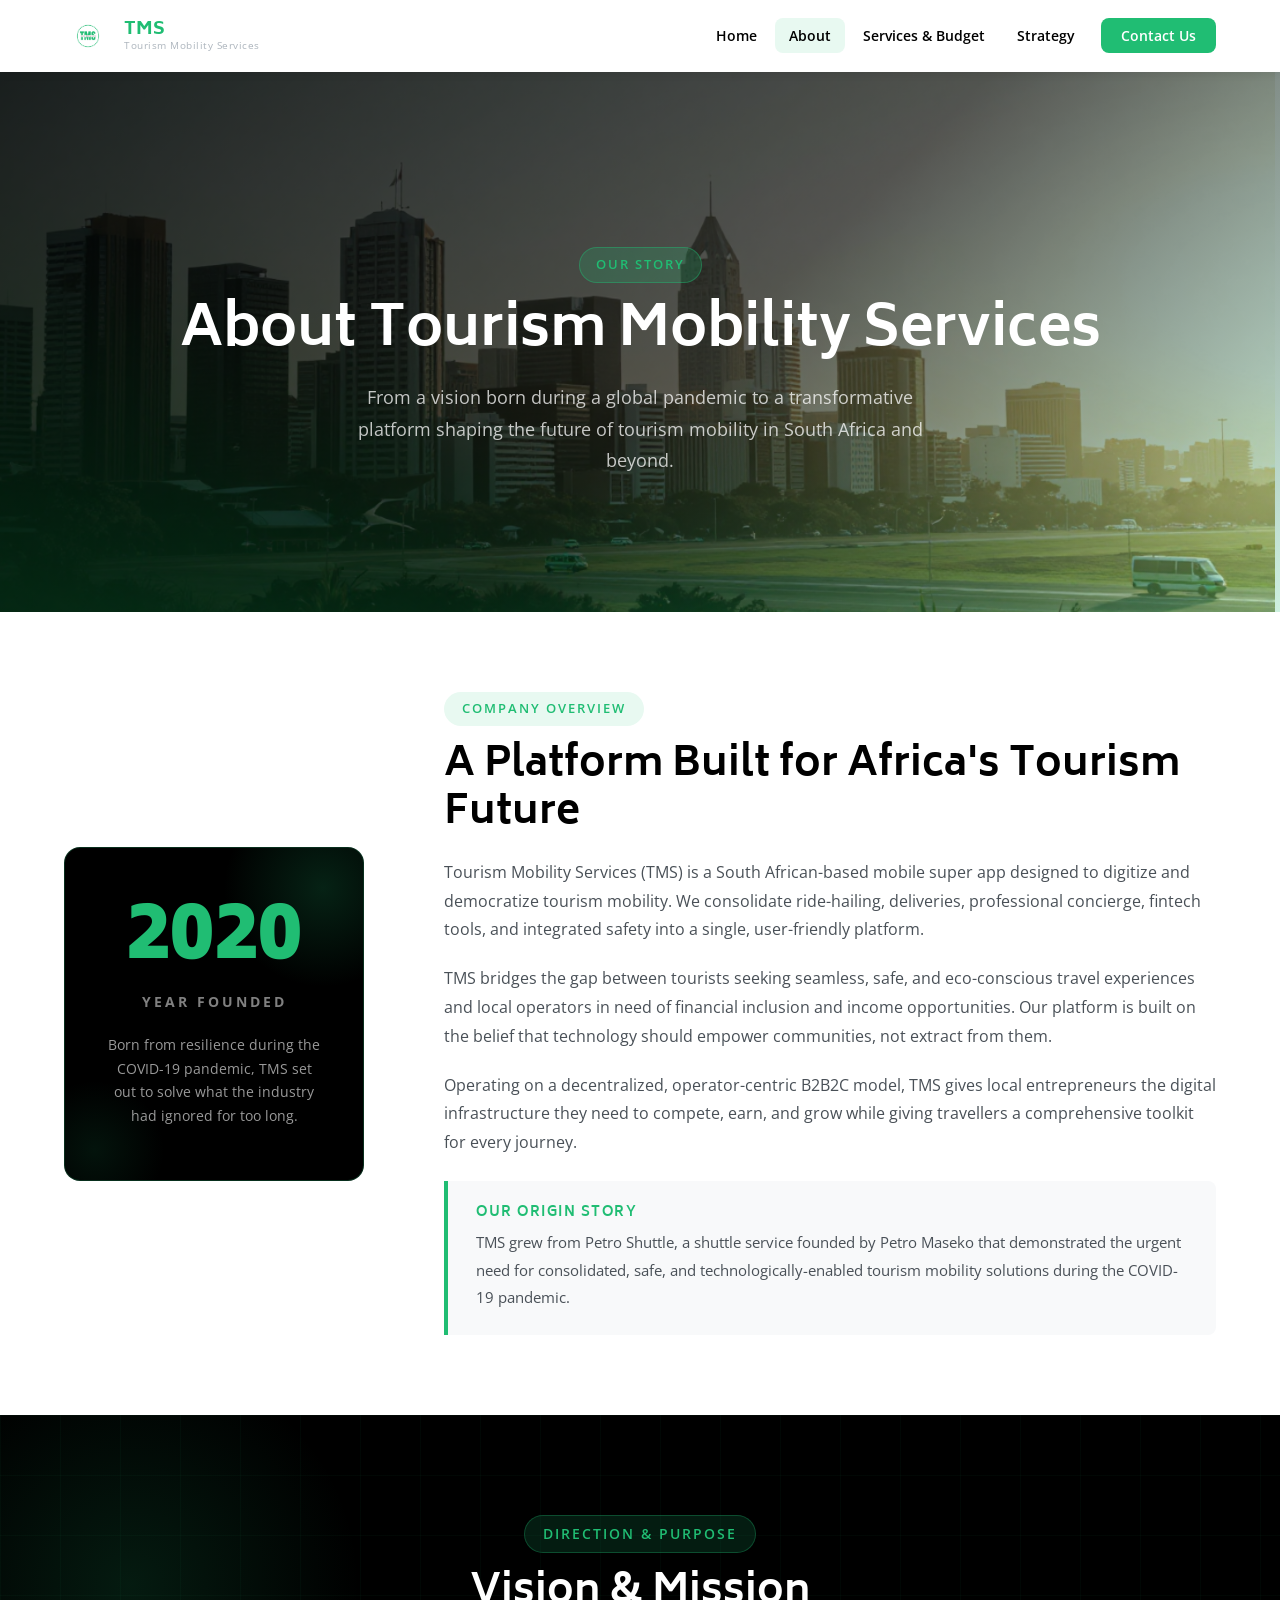
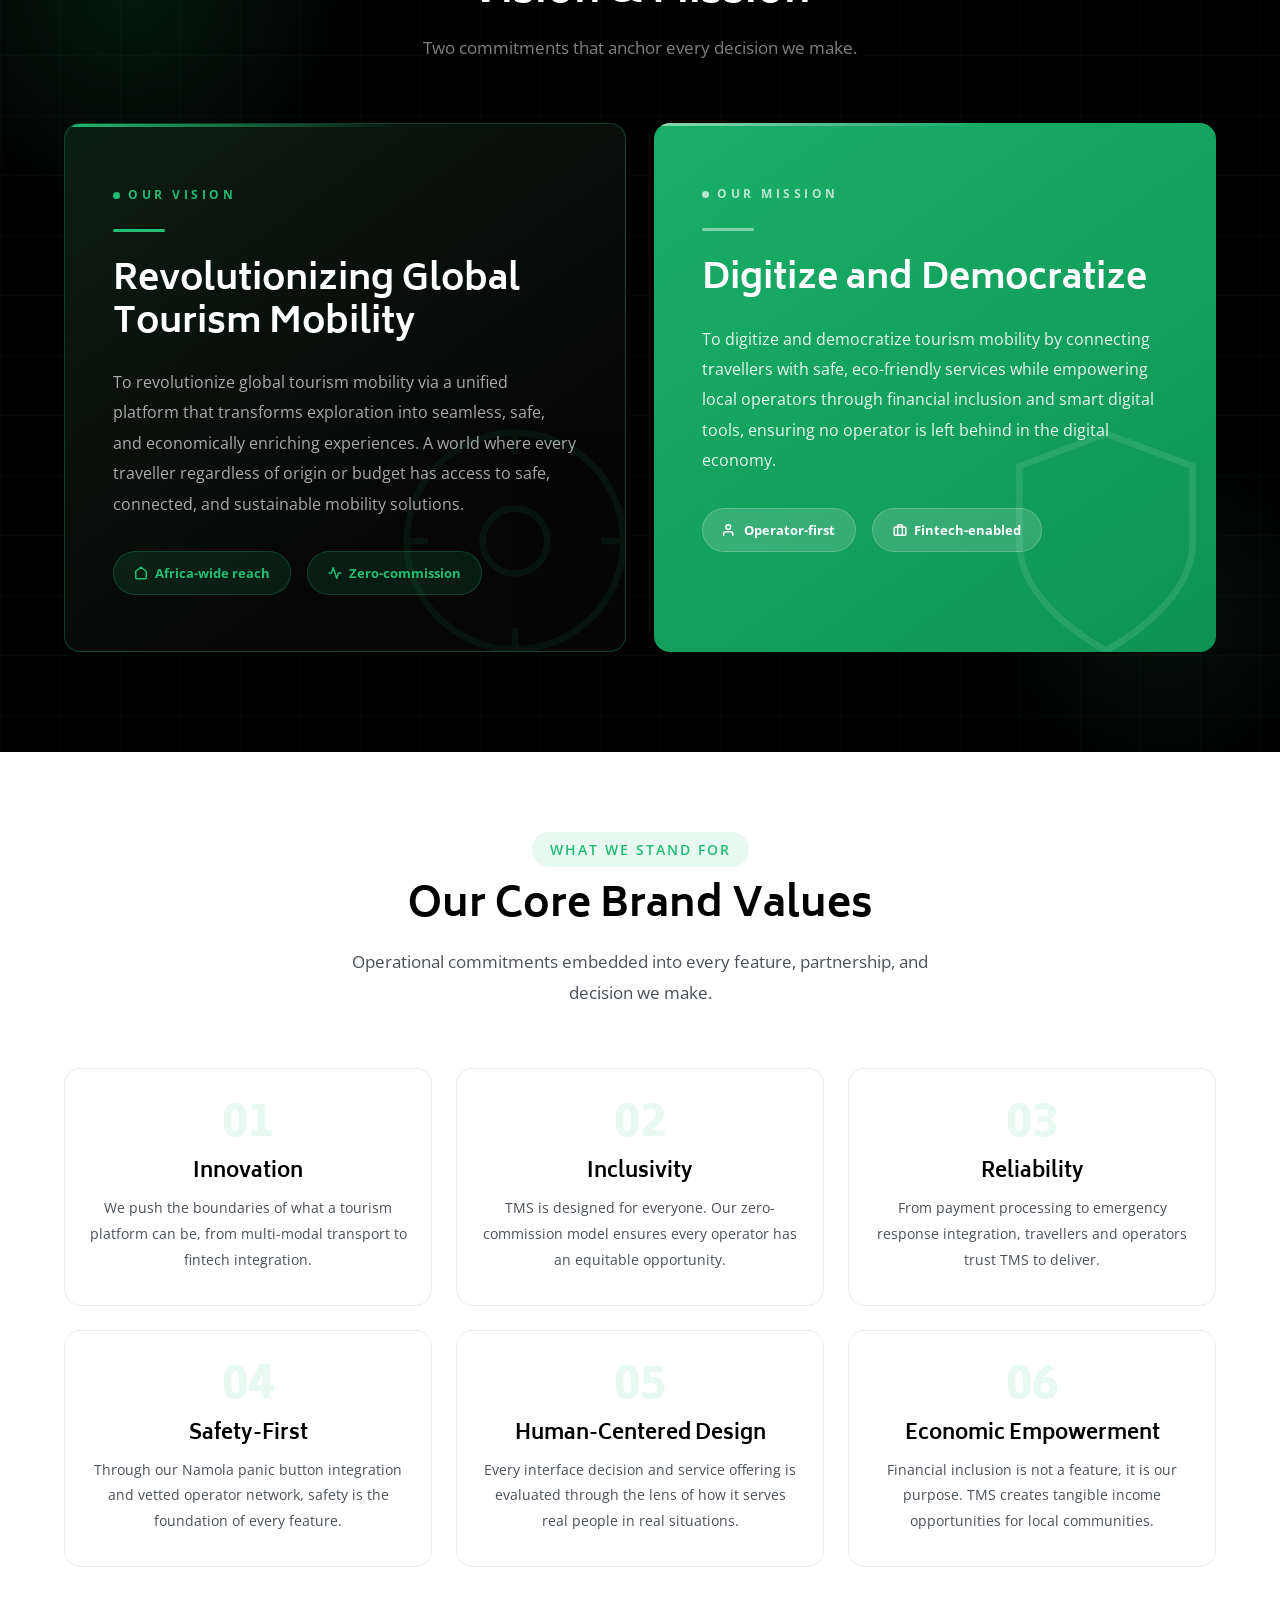
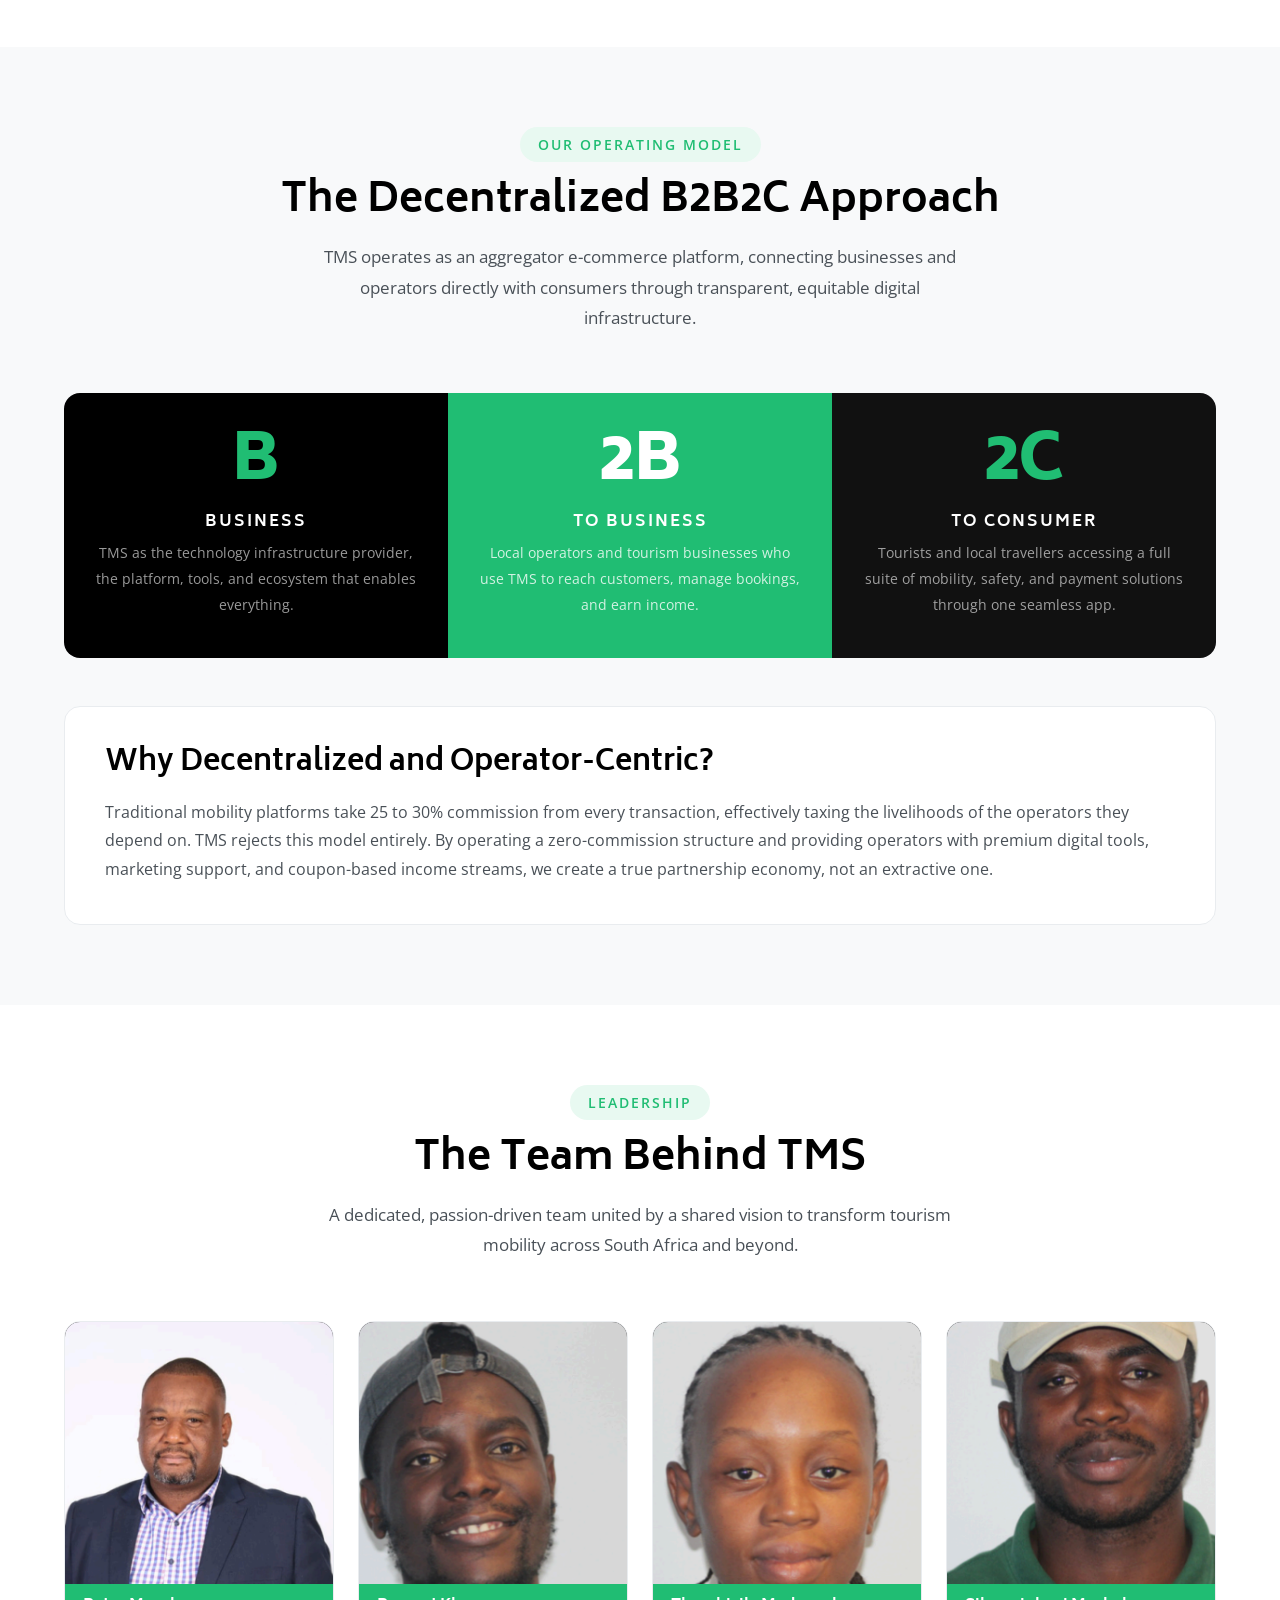
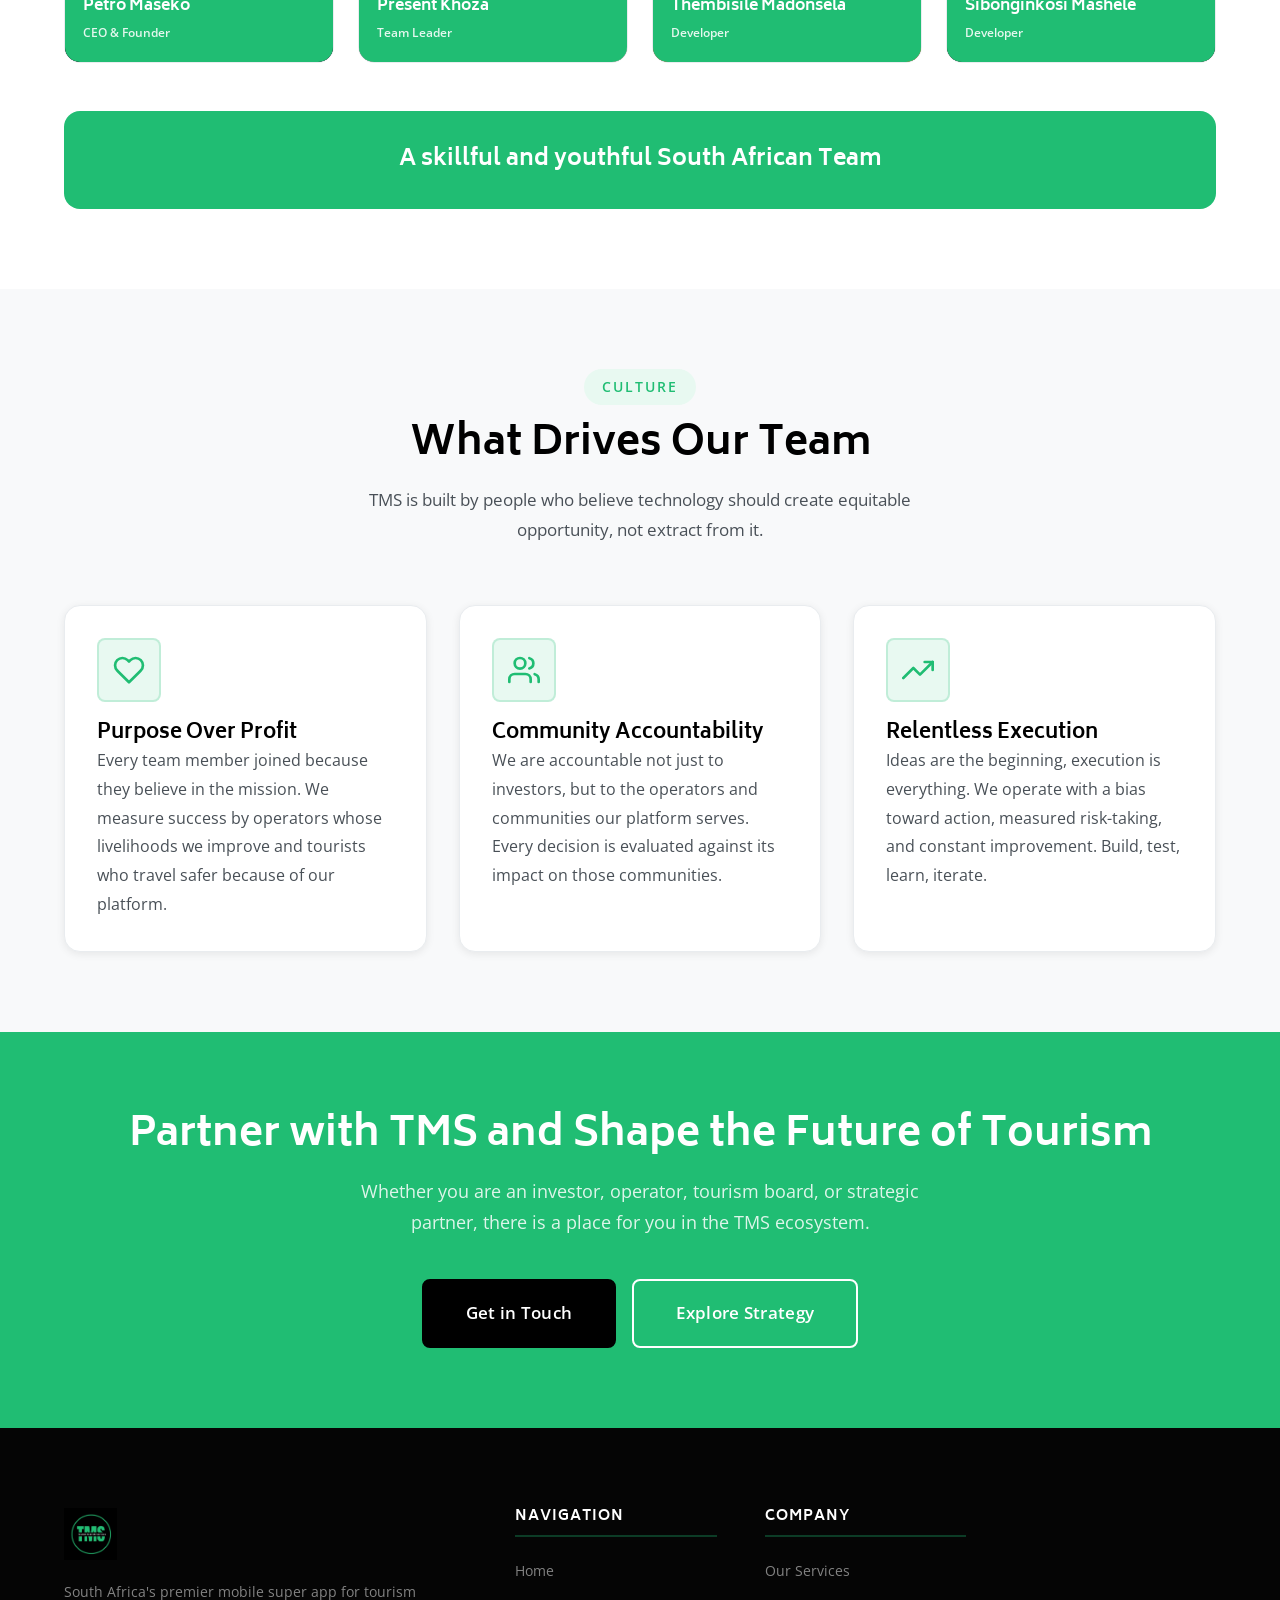
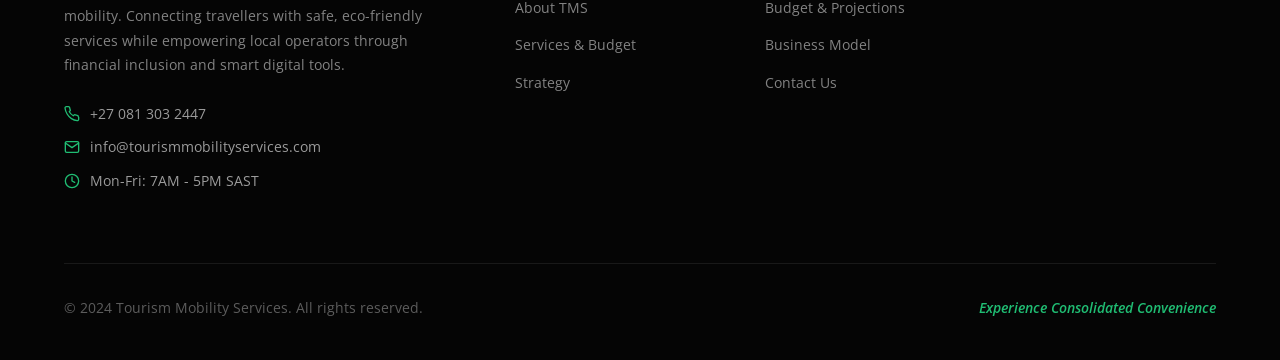
==== commit c97fb4e9: "friday commit" ====
--- a/about.html
+++ b/about.html
@@ -206,7 +206,7 @@
       <div class="navbar-inner">
         <a href="index.html" class="navbar-logo">
           <div class="logo-icon">
-            <img src="images/tms-logo.png" alt="TMS Logo" onerror="this.style.display='none'; this.parentNode.innerHTML='<span style=\'font-family:Biryani,sans-serif;font-weight:900;font-size:1rem;color:#fff;\'>TMS</span>';" />
+            <img src="images/white-logo.png" alt="TMS Logo" onerror="this.style.display='none'; this.parentNode.innerHTML='<span style=\'font-family:Biryani,sans-serif;font-weight:900;font-size:1rem;color:#fff;\'>TMS</span>';" />
           </div>
           <div class="logo-text"><span>TMS</span><small>Tourism Mobility Services</small></div>
         </a>
--- a/css/style.css
+++ b/css/style.css
@@ -330,9 +330,9 @@
 .navbar-logo .logo-icon {
   width: 48px;
   height: 48px;
-  background: var(--green);
+  /* background: var(--green); */
   border-radius: 50%;
-  border: 2px solid var(--green);
+  /* border: 2px solid var(--green); */
   display: flex;
   align-items: center;
   justify-content: center;
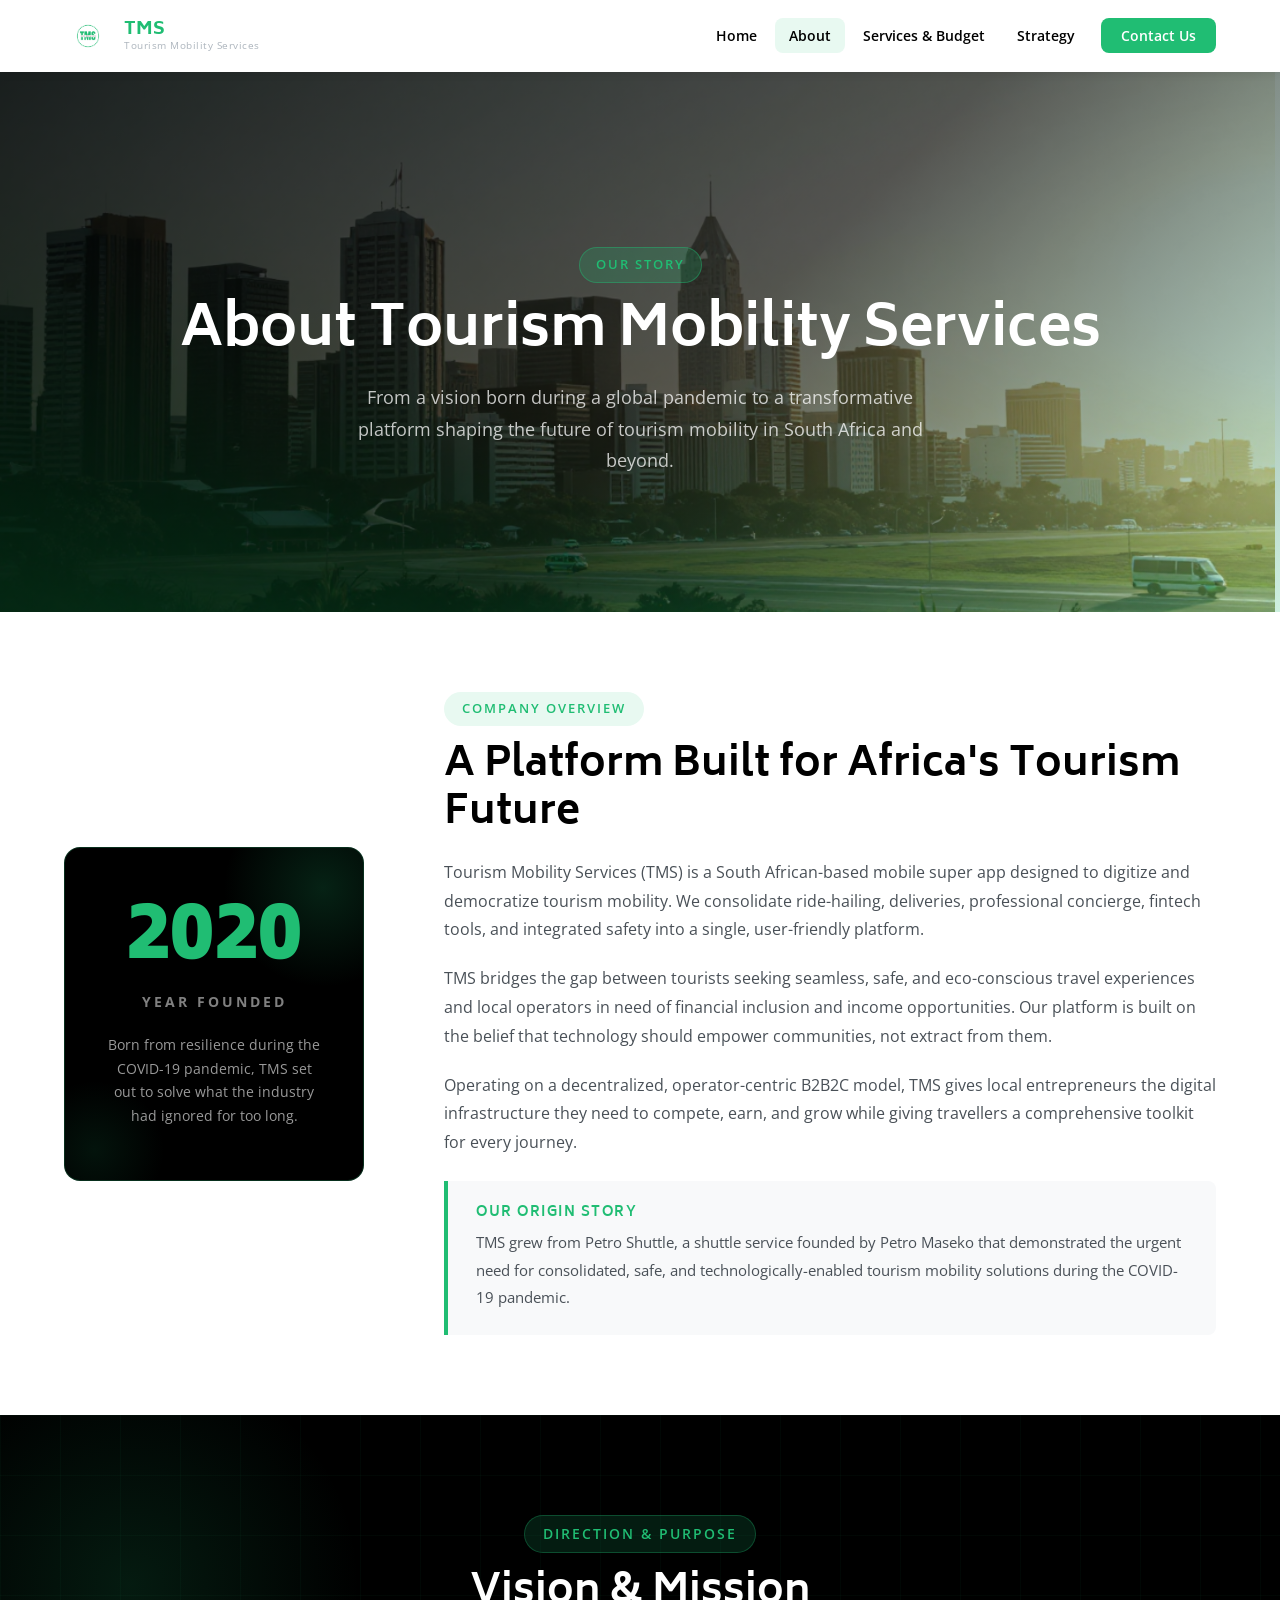
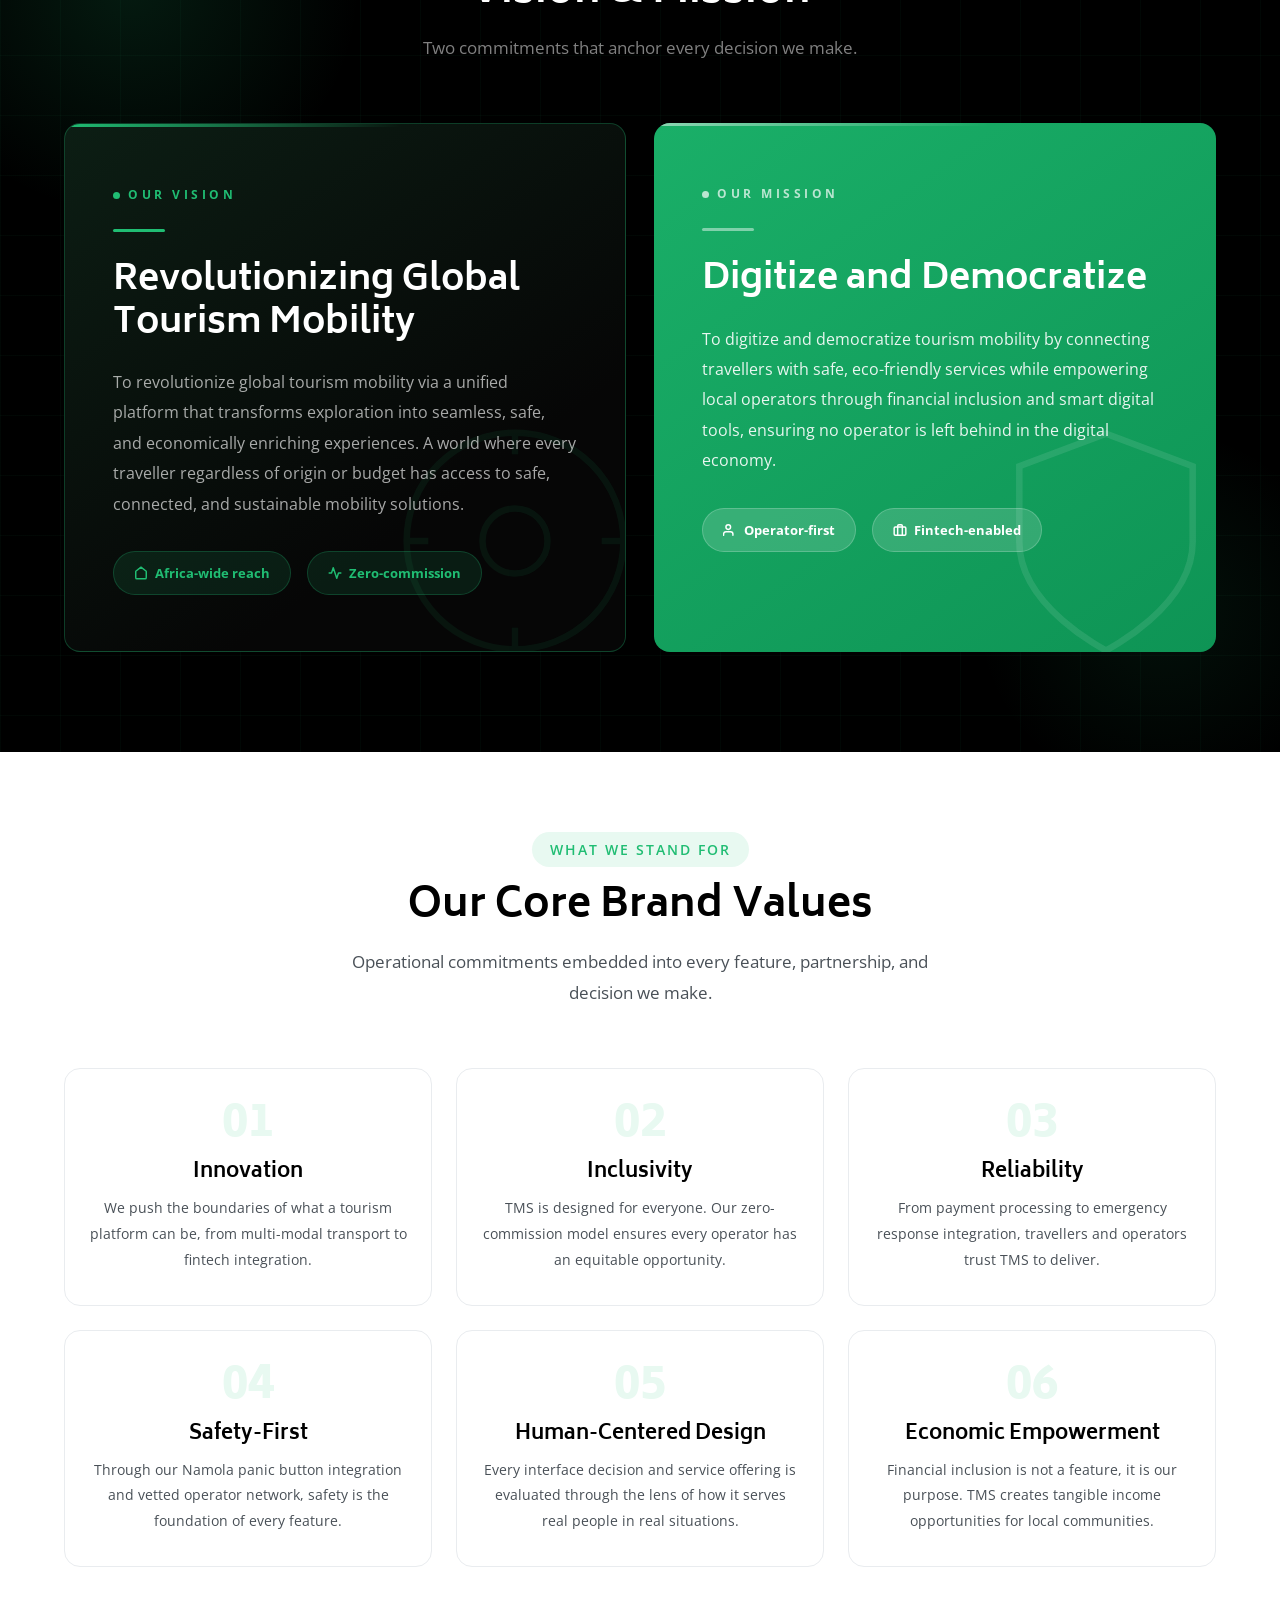
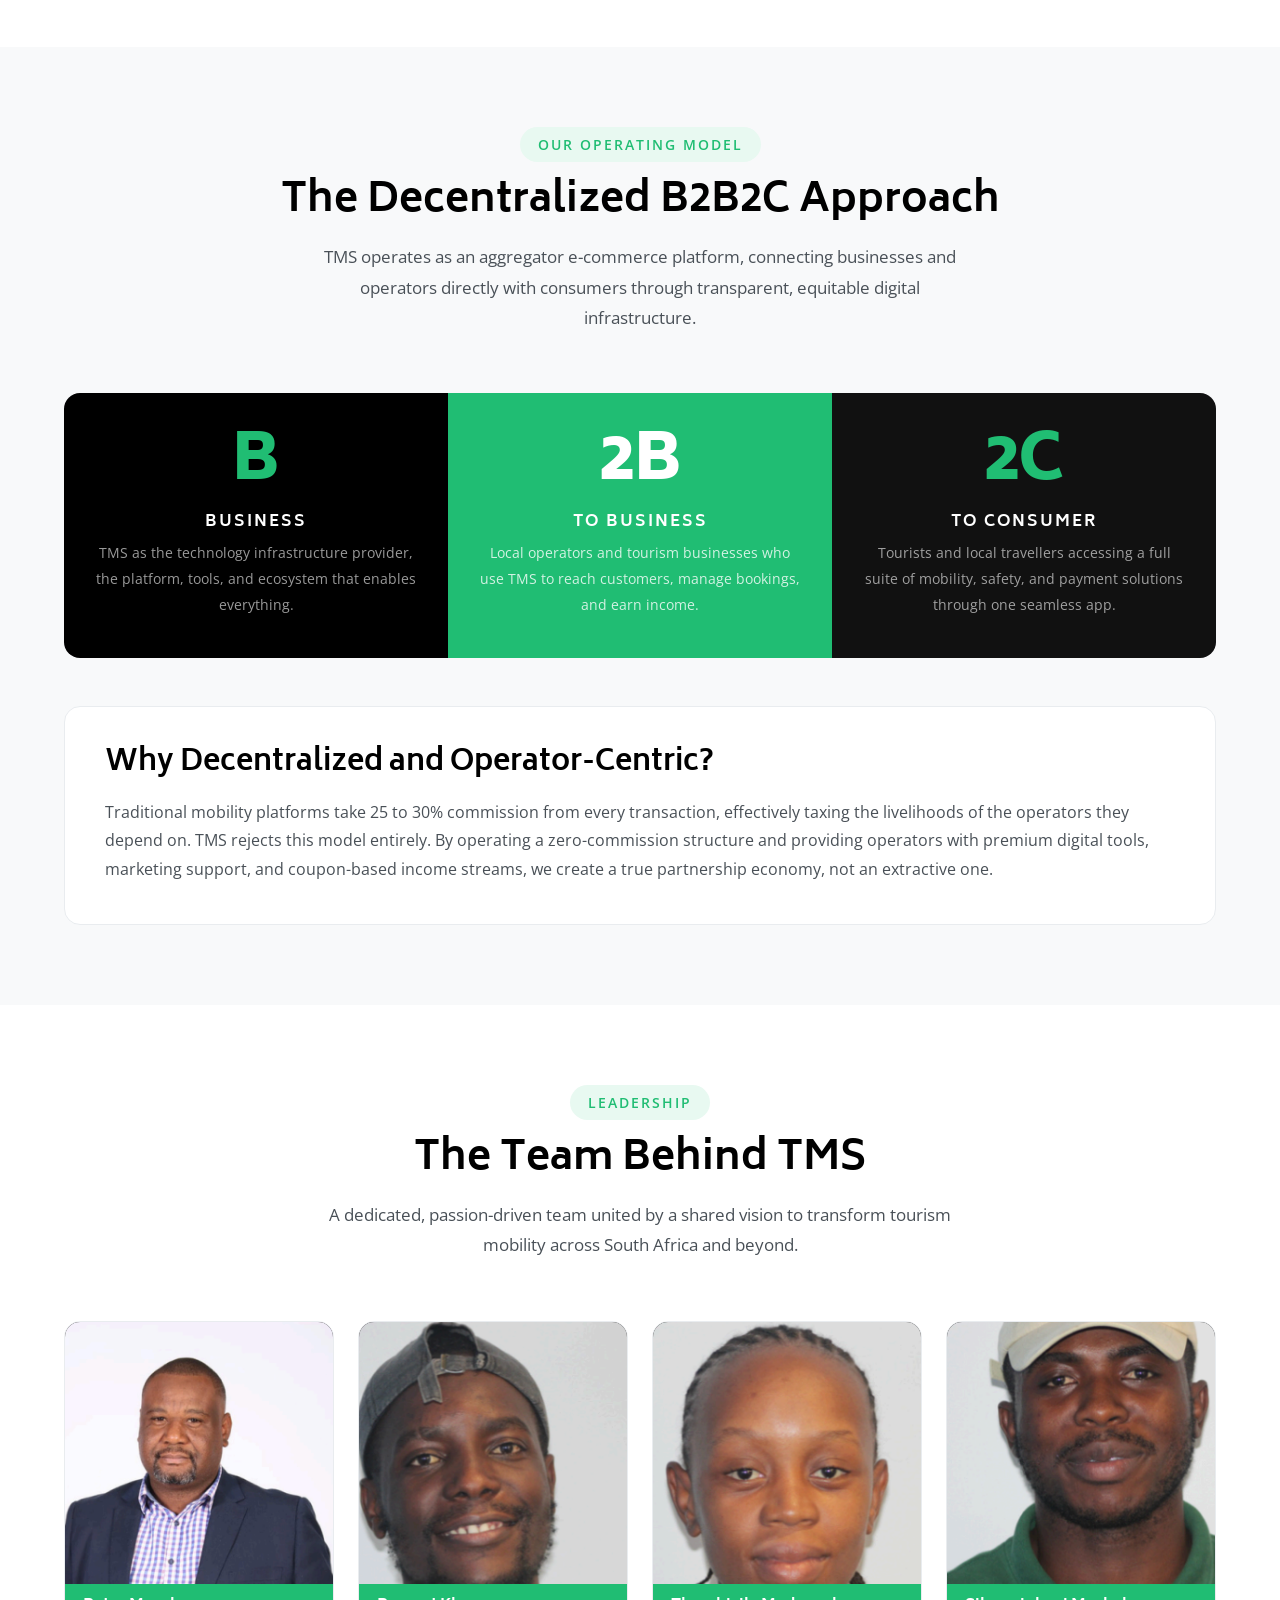
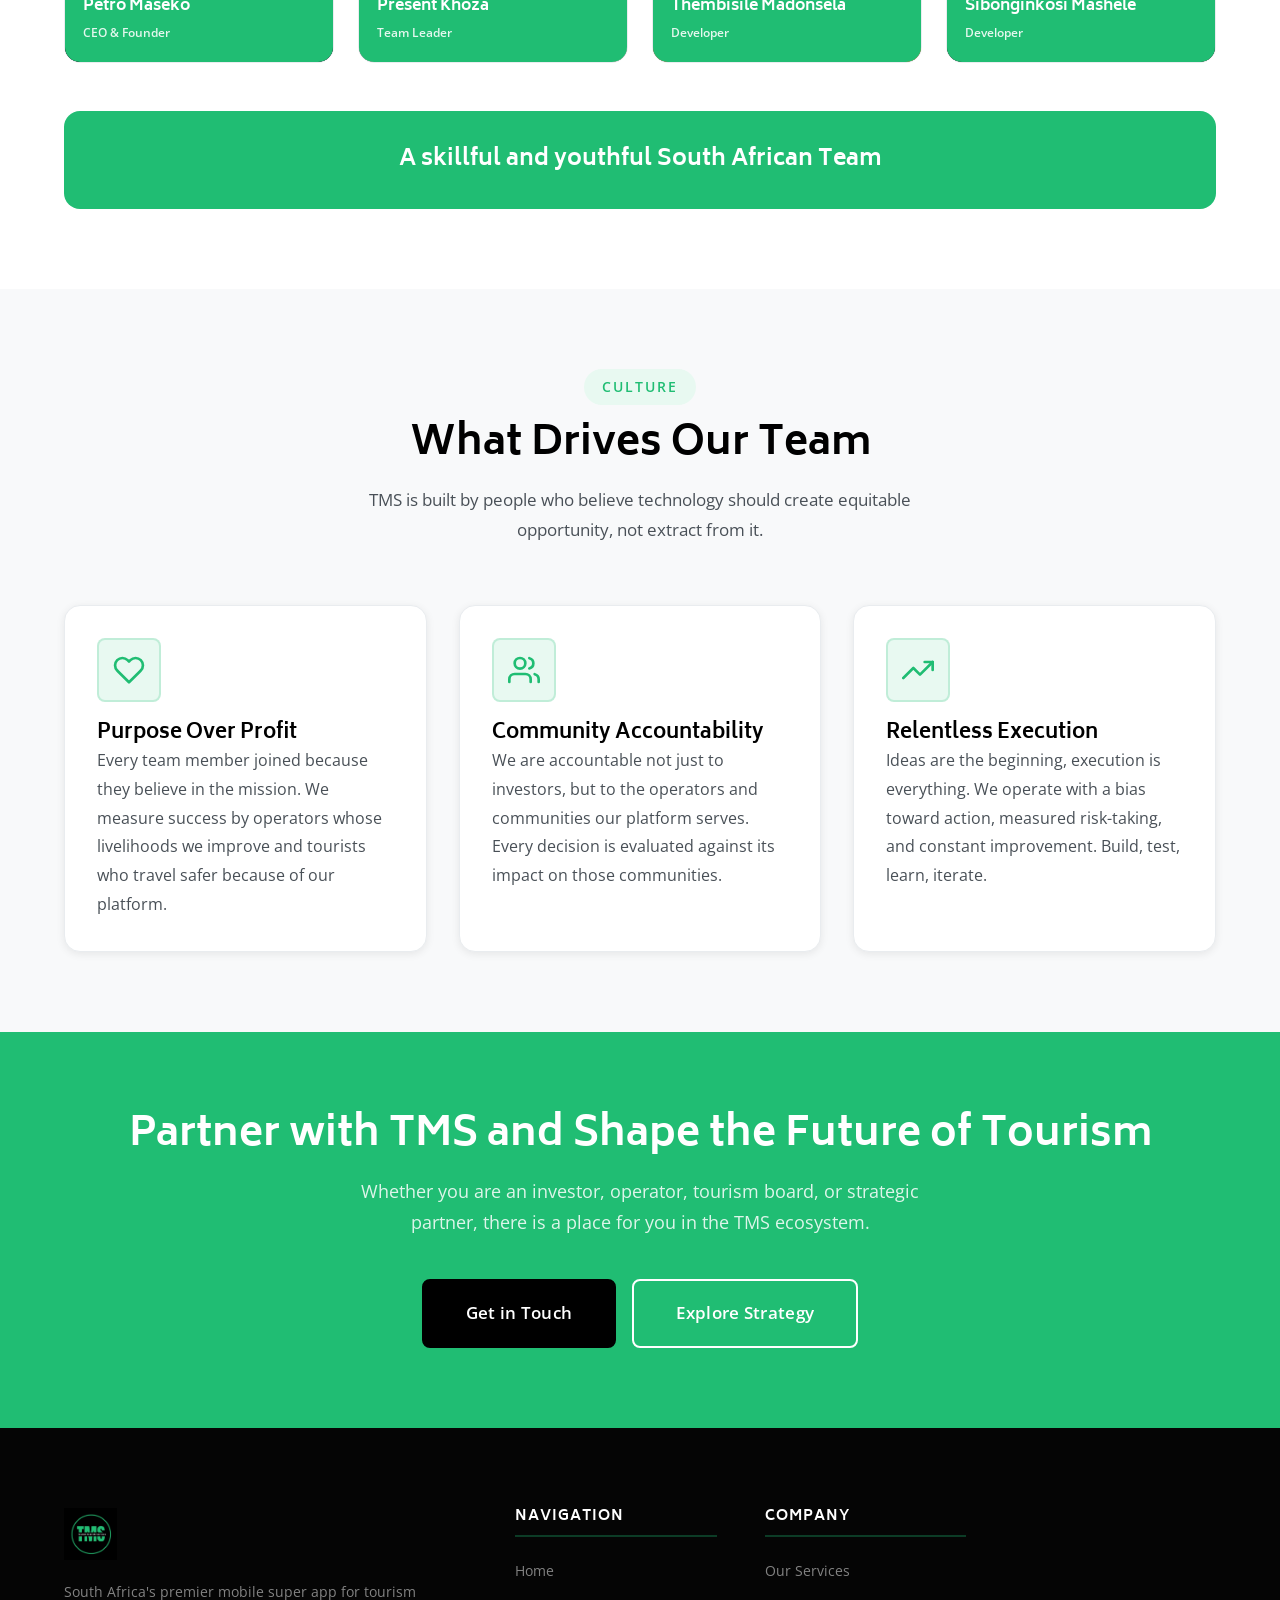
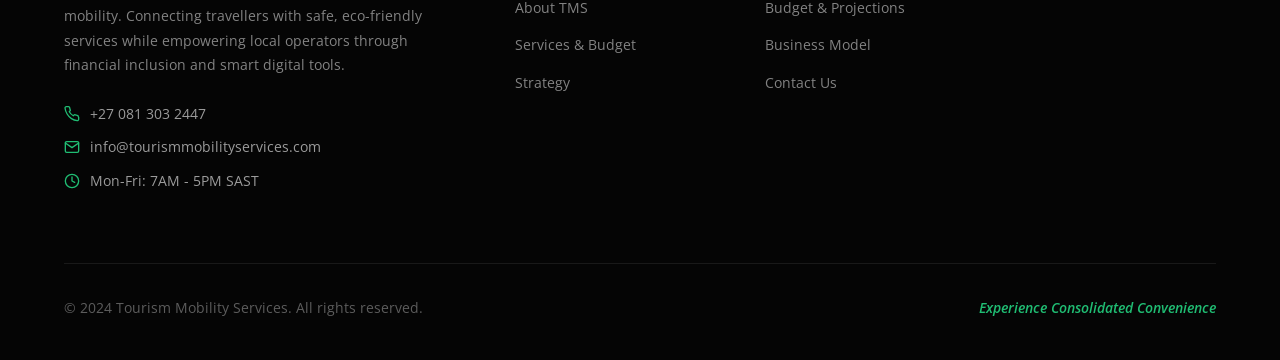
==== commit cc334df9: "updated all sidebars" ====
--- a/about.html
+++ b/about.html
@@ -193,13 +193,53 @@
     @media (max-width: 480px) {
       .team-4-grid { grid-template-columns: 1fr; }
     }
+
+    /* ── Sidebar ── */
+    .sidebar-overlay { position: fixed; inset: 0; background: rgba(0,0,0,0.55); backdrop-filter: blur(2px); z-index: 1998; opacity: 0; pointer-events: none; transition: opacity 0.35s ease; }
+    .sidebar-overlay.open { opacity: 1; pointer-events: all; }
+    .sidebar { position: fixed; top: 0; right: 0; width: 300px; height: 100vh; background: #0a0a0a; z-index: 1999; display: flex; flex-direction: column; transform: translateX(100%); transition: transform 0.38s cubic-bezier(0.4,0,0.2,1); overflow-y: auto; }
+    .sidebar.open { transform: translateX(0); }
+    .sidebar-header { display: flex; align-items: center; justify-content: space-between; padding: 20px 24px; border-bottom: 1px solid rgba(255,255,255,0.08); }
+    .sidebar-logo { height: 44px; width: auto; object-fit: contain; }
+    .sidebar-close { background: none; border: none; cursor: pointer; padding: 6px; display: flex; align-items: center; justify-content: center; color: rgba(255,255,255,0.7); border-radius: 8px; transition: background 0.2s; }
+    .sidebar-close:hover { background: rgba(255,255,255,0.08); color: #fff; }
+    .sidebar-close svg { width: 22px; height: 22px; stroke: currentColor; fill: none; stroke-width: 2; stroke-linecap: round; }
+    .sidebar-nav { flex: 1; padding: 24px 16px; display: flex; flex-direction: column; gap: 4px; }
+    .sidebar-nav a { display: flex; align-items: center; gap: 12px; font-family: 'Open Sans', sans-serif; font-weight: 600; font-size: 0.95rem; color: rgba(255,255,255,0.75); padding: 12px 16px; border-radius: 10px; text-decoration: none; transition: all 0.2s ease; }
+    .sidebar-nav a:hover, .sidebar-nav a.active { background: rgba(32,189,115,0.12); color: #20BD73; }
+    .sidebar-nav a .nav-dot { width: 6px; height: 6px; border-radius: 50%; background: rgba(255,255,255,0.2); flex-shrink: 0; transition: background 0.2s; }
+    .sidebar-nav a:hover .nav-dot, .sidebar-nav a.active .nav-dot { background: #20BD73; }
+    .sidebar-divider { height: 1px; background: rgba(255,255,255,0.07); margin: 8px 16px; }
+    .sidebar-footer { padding: 20px 24px; border-top: 1px solid rgba(255,255,255,0.08); }
+    .sidebar-footer a { display: block; background: #20BD73; color: #fff; text-align: center; font-family: 'Open Sans', sans-serif; font-weight: 600; font-size: 0.95rem; padding: 14px 24px; border-radius: 10px; text-decoration: none; transition: background 0.2s; }
+    .sidebar-footer a:hover { background: #18a562; }
+    .sidebar-tagline { text-align: center; font-size: 0.72rem; color: rgba(255,255,255,0.25); margin-top: 16px; font-family: 'Open Sans', sans-serif; letter-spacing: 1px; text-transform: uppercase; }
   </style>
 </head>
 <body>
 
-  <div id="loader-wrapper">
-  <span class="loader"></span>
-</div>
+  <div id="loader-wrapper"><span class="loader"></span></div>
+
+  <div class="sidebar-overlay" id="sidebarOverlay"></div>
+  <aside class="sidebar" id="sidebar">
+    <div class="sidebar-header">
+      <img src="images/black-logo.png" alt="TMS Logo" class="sidebar-logo" onerror="this.style.display='none';" />
+      <button class="sidebar-close" id="sidebarClose" aria-label="Close menu">
+        <svg viewBox="0 0 24 24"><line x1="18" y1="6" x2="6" y2="18"/><line x1="6" y1="6" x2="18" y2="18"/></svg>
+      </button>
+    </div>
+    <nav class="sidebar-nav">
+      <a href="index.html"><span class="nav-dot"></span>Home</a>
+      <a href="about.html" class="active"><span class="nav-dot"></span>About</a>
+      <a href="platform.html"><span class="nav-dot"></span>Services &amp; Budget</a>
+      <a href="strategy.html"><span class="nav-dot"></span>Strategy</a>
+      <div class="sidebar-divider"></div>
+    </nav>
+    <div class="sidebar-footer">
+      <a href="contact.html">Contact Us</a>
+      <p class="sidebar-tagline">Experience Consolidated Convenience</p>
+    </div>
+  </aside>
 
   <nav class="navbar white-bg" id="navbar">
     <div class="container">
@@ -217,7 +257,7 @@
           <li><a href="strategy.html">Strategy</a></li>
           <li><a href="contact.html" class="btn-nav">Contact Us</a></li>
         </ul>
-        <button class="nav-toggle" id="navToggle" aria-label="Toggle navigation">
+        <button class="nav-toggle" id="navToggle" aria-label="Open navigation" aria-expanded="false">
           <span></span><span></span><span></span>
         </button>
       </div>
@@ -514,5 +554,17 @@
   </footer>
 
   <script src="js/script.js"></script>
+  <script>
+    var sidebar = document.getElementById('sidebar');
+    var sidebarOverlay = document.getElementById('sidebarOverlay');
+    var navToggle = document.getElementById('navToggle');
+    var sidebarClose = document.getElementById('sidebarClose');
+    function openSidebar() { sidebar.classList.add('open'); sidebarOverlay.classList.add('open'); document.body.style.overflow = 'hidden'; navToggle.setAttribute('aria-expanded', 'true'); }
+    function closeSidebar() { sidebar.classList.remove('open'); sidebarOverlay.classList.remove('open'); document.body.style.overflow = ''; navToggle.setAttribute('aria-expanded', 'false'); }
+    navToggle.addEventListener('click', function() { sidebar.classList.contains('open') ? closeSidebar() : openSidebar(); });
+    sidebarClose.addEventListener('click', closeSidebar);
+    sidebarOverlay.addEventListener('click', closeSidebar);
+    document.addEventListener('keydown', function(e) { if (e.key === 'Escape') closeSidebar(); });
+  </script>
 </body>
 </html>
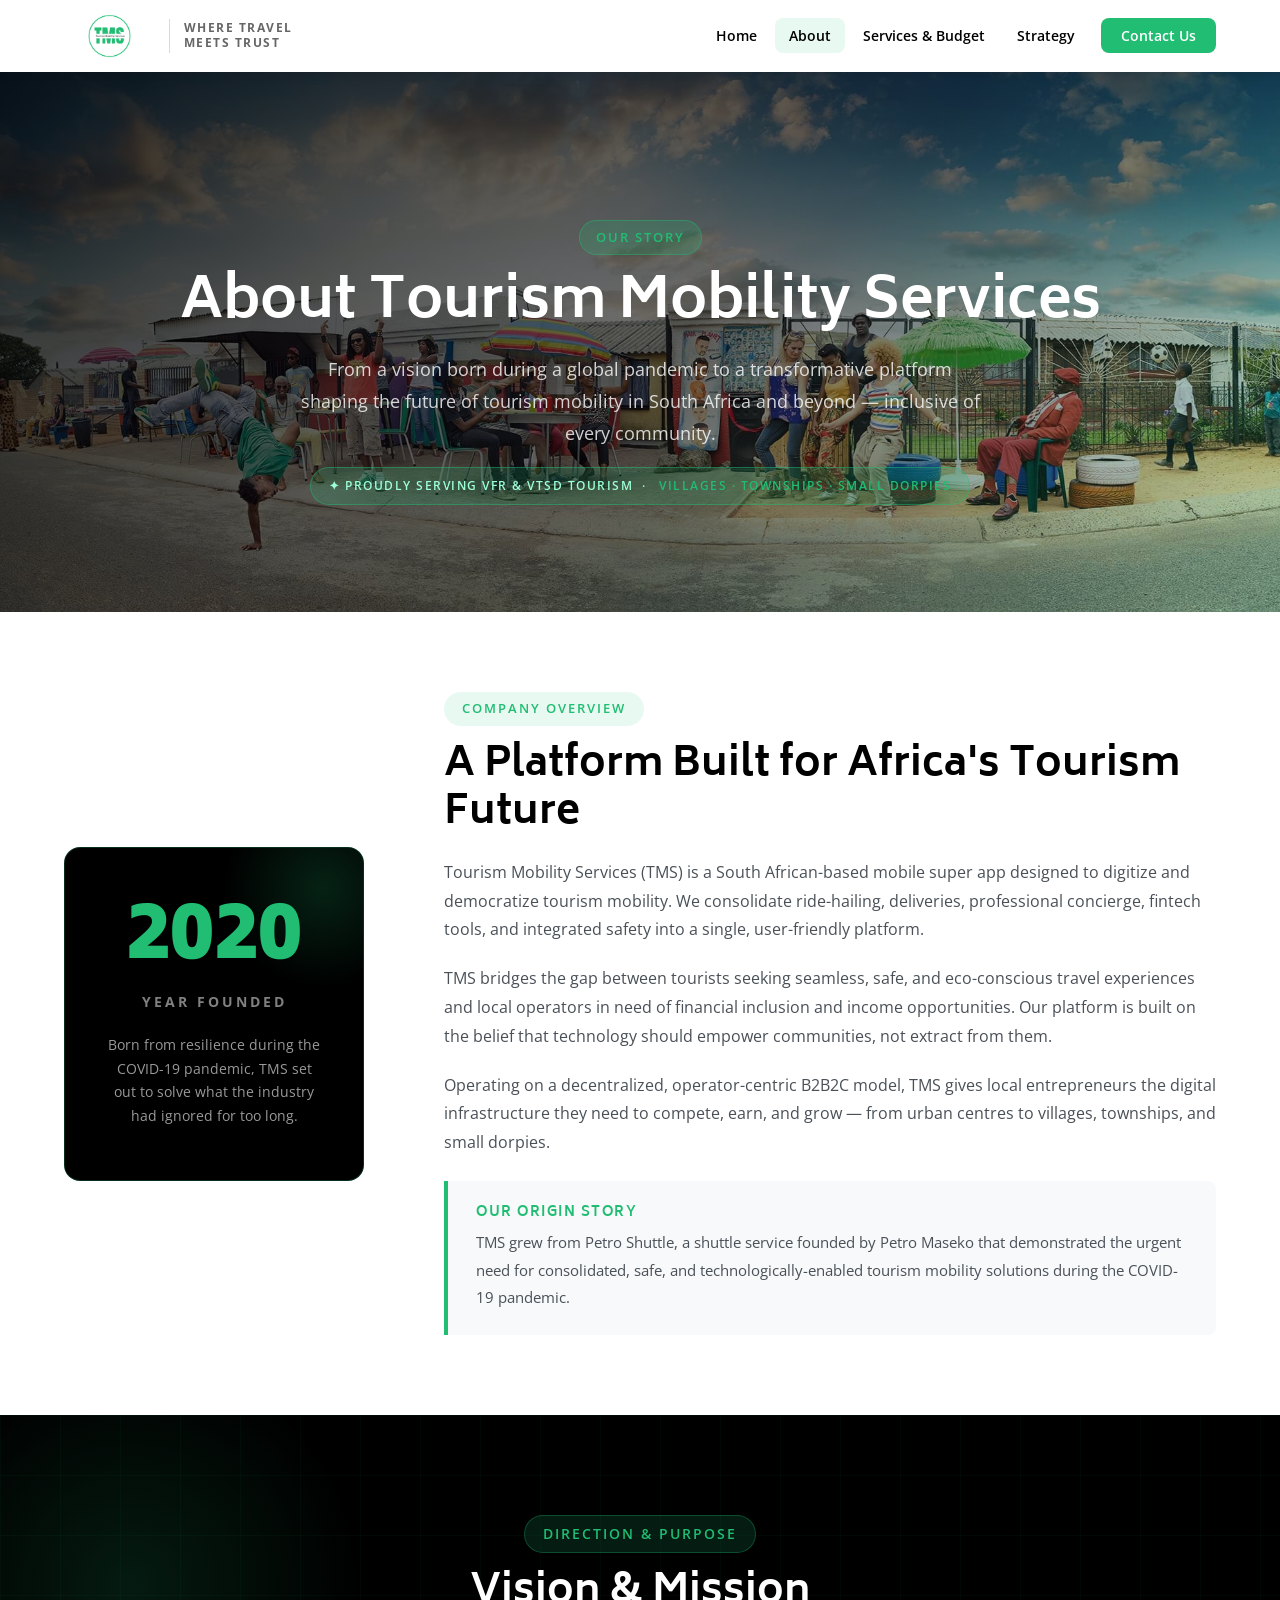
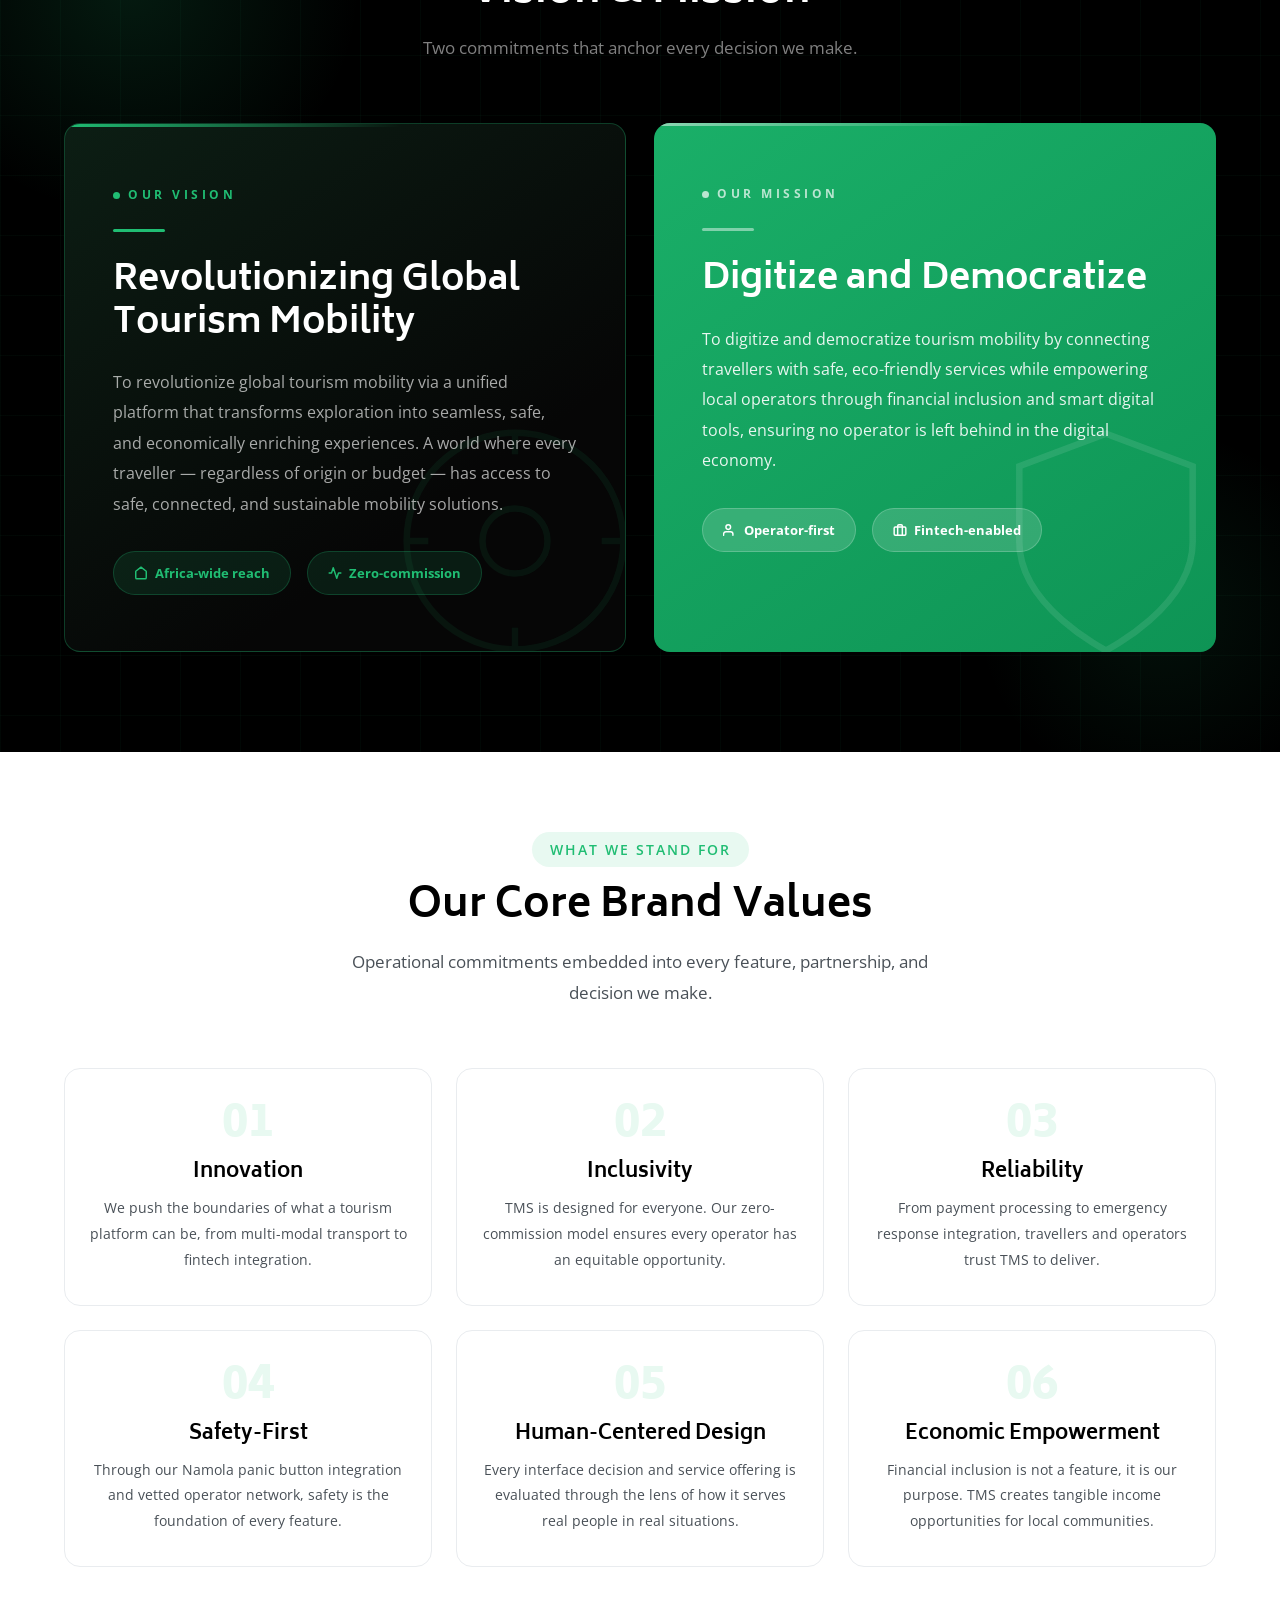
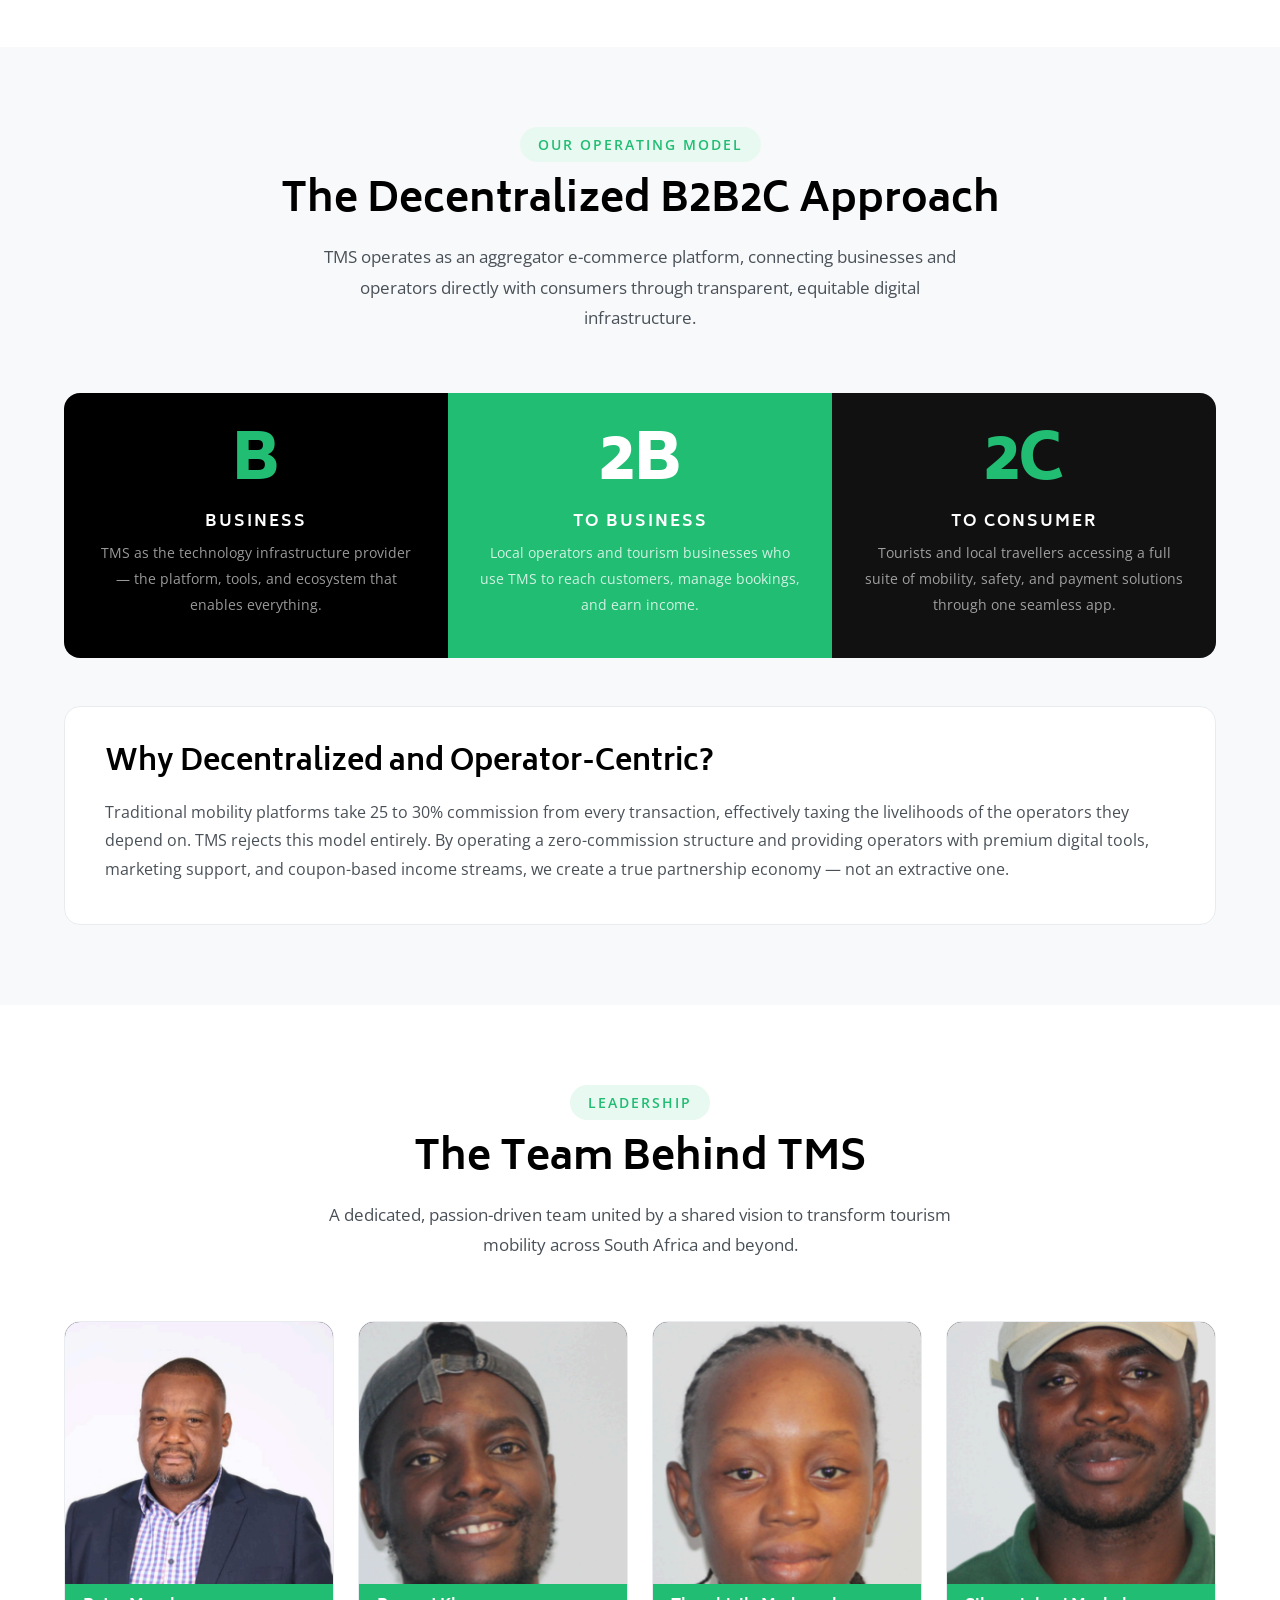
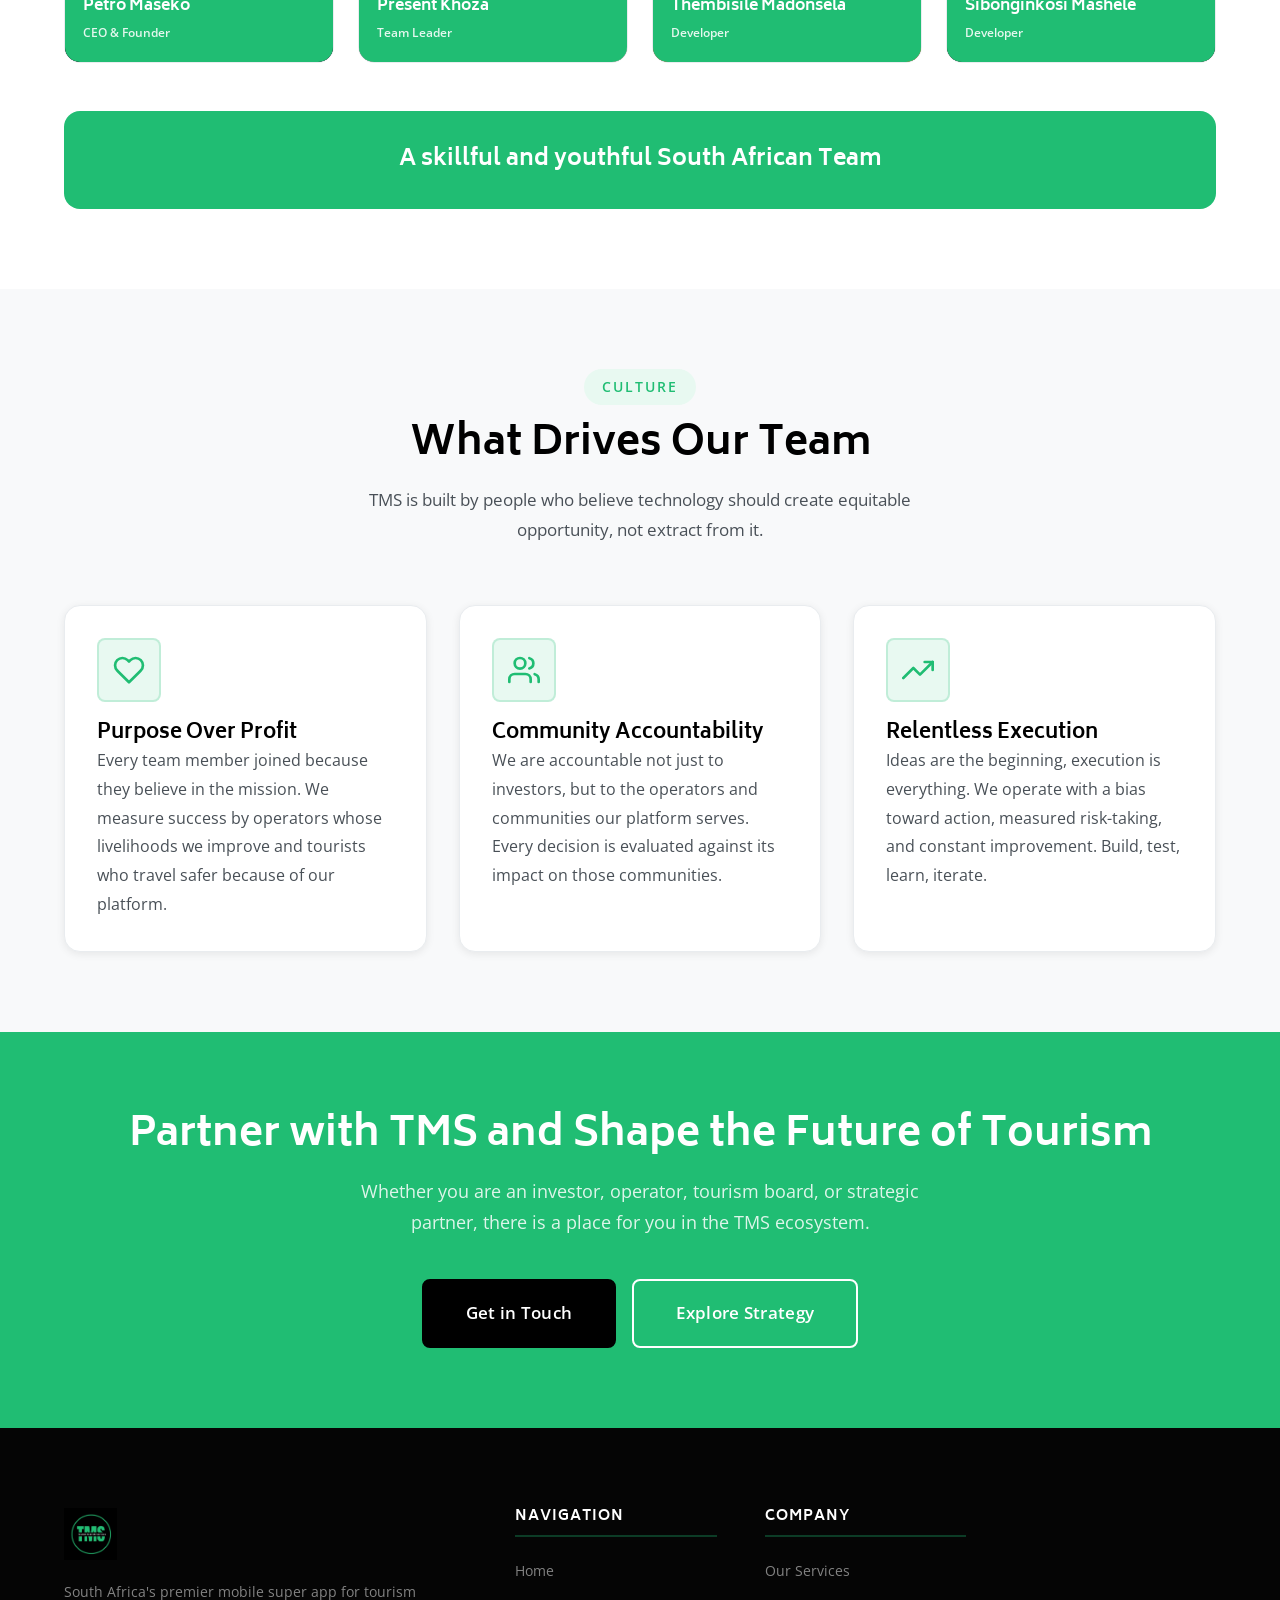
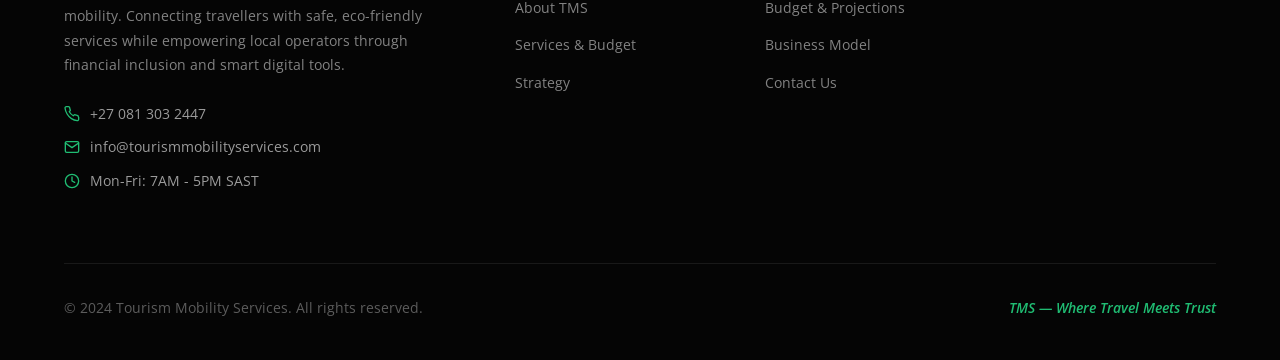
==== commit 645bdd92: "changes after first review" ====
--- a/about.html
+++ b/about.html
@@ -3,223 +3,116 @@
 <head>
   <meta charset="UTF-8" />
   <meta name="viewport" content="width=device-width, initial-scale=1.0" />
-  <meta name="description" content="About Tourism Mobility Services (TMS) Our story, vision, mission, team and the B2B2C model transforming South African tourism mobility." />
   <title>About Us | TMS - Tourism Mobility Services</title>
   <link rel="preconnect" href="https://fonts.googleapis.com" />
   <link rel="preconnect" href="https://fonts.gstatic.com" crossorigin />
   <link href="https://fonts.googleapis.com/css2?family=Biryani:wght@400;600;700;800;900&family=Open+Sans:ital,wght@0,300;0,400;0,600;0,700;1,400&display=swap" rel="stylesheet" />
   <link rel="stylesheet" href="css/style.css" />
   <style>
-    .about-hero {
-      position: relative;
-      min-height: 560px;
-      display: flex;
-      align-items: center;
-      background: url('images/about-hero.png') center center / cover no-repeat;
-      padding: 140px 0 80px;
-      text-align: center;
-    }
-    .about-hero::before {
-      content: '';
-      position: absolute;
-      inset: 0;
-      background: linear-gradient(135deg, rgba(0,0,0,0.85) 0%, rgba(0,0,0,0.65) 55%, rgba(32,189,115,0.22) 100%);
-    }
-    .about-hero .container { position: relative; z-index: 2; }
-    .about-hero h1 { color: #fff; margin-bottom: 16px; }
-    .about-hero p  { color: rgba(255,255,255,0.75); font-size: 1.1rem; max-width: 620px; margin: 0 auto; }
-    .about-hero .label {
-      display: inline-block;
-      background: rgba(32,189,115,0.2);
-      color: var(--green);
-      font-size: 0.8rem; font-weight: 600;
-      letter-spacing: 2px; text-transform: uppercase;
-      padding: 6px 16px; border-radius: 50px;
-      margin-bottom: 16px;
-      border: 1px solid rgba(32,189,115,0.4);
-    }
-    .about-intro-new {
-      display: grid;
-      grid-template-columns: 300px 1fr;
-      gap: 80px;
-      align-items: center;
-    }
-    .about-left-col { display: flex; flex-direction: column; align-items: center; }
-    .founded-card {
-      width: 100%;
-      background: var(--black);
-      border-radius: var(--radius-lg);
-      padding: 52px 40px;
-      text-align: center;
-      border: 1px solid rgba(32,189,115,0.25);
-      position: relative;
-      overflow: hidden;
-    }
-    .founded-card::before {
-      content: '';
-      position: absolute;
-      top: -60px; right: -60px;
-      width: 200px; height: 200px;
-      background: radial-gradient(circle, rgba(32,189,115,0.18) 0%, transparent 70%);
-      pointer-events: none;
-    }
-    .founded-card::after {
-      content: '';
-      position: absolute;
-      bottom: -40px; left: -40px;
-      width: 140px; height: 140px;
-      background: radial-gradient(circle, rgba(32,189,115,0.1) 0%, transparent 70%);
-      pointer-events: none;
-    }
-    .founded-card .year-num {
-      font-family: var(--font-heading);
-      font-weight: 900;
-      font-size: 5rem;
-      line-height: 1;
-      color: var(--green);
-      margin-bottom: 10px;
-      position: relative; z-index: 1;
-    }
-    .founded-card .year-label {
-      font-size: 0.85rem;
-      font-weight: 700;
-      letter-spacing: 3px;
-      text-transform: uppercase;
-      color: rgba(255,255,255,0.5);
-      position: relative; z-index: 1;
-    }
-    .founded-card .year-sub {
-      margin-top: 20px;
-      font-size: 0.9rem;
-      color: rgba(255,255,255,0.6);
-      line-height: 1.65;
-      position: relative; z-index: 1;
-    }
-    .vm-section {
-      background: var(--black);
-      padding: 100px 0;
-      overflow: hidden;
-      position: relative;
-    }
-    .vm-section::before {
-      content: '';
-      position: absolute;
-      inset: 0;
-      background-image:
-        linear-gradient(rgba(32,189,115,0.04) 1px, transparent 1px),
-        linear-gradient(90deg, rgba(32,189,115,0.04) 1px, transparent 1px);
-      background-size: 60px 60px;
-      pointer-events: none;
-    }
-    .vm-glow-left {
-      position: absolute;
-      top: -80px; left: -120px;
-      width: 500px; height: 500px;
-      background: radial-gradient(circle, rgba(32,189,115,0.14) 0%, transparent 65%);
-      pointer-events: none;
-    }
-    .vm-glow-right {
-      position: absolute;
-      bottom: -60px; right: -80px;
-      width: 400px; height: 400px;
-      background: radial-gradient(circle, rgba(32,189,115,0.09) 0%, transparent 65%);
-      pointer-events: none;
-    }
-    .vm-section .section-header { position: relative; z-index: 2; margin-bottom: 60px; }
-    .vm-section .section-header .label { background: rgba(32,189,115,0.15); color: var(--green); border: 1px solid rgba(32,189,115,0.3); }
-    .vm-section .section-header h2 { color: #fff; }
-    .vm-section .section-header p  { color: rgba(255,255,255,0.5); }
-    .vm-cards { display: grid; grid-template-columns: 1fr 1fr; gap: 28px; position: relative; z-index: 2; }
-    .vm-new-card { border-radius: var(--radius-lg); padding: 56px 48px; position: relative; overflow: hidden; }
-    .vm-new-card.vision-card { background: linear-gradient(145deg, #0c1e14 0%, #060606 70%); border: 1px solid rgba(32,189,115,0.3); }
-    .vm-new-card.mission-card { background: linear-gradient(145deg, #1aaf68 0%, #0e9455 100%); }
-    .vm-bg-icon { position: absolute; bottom: -20px; right: -20px; pointer-events: none; }
-    .vm-new-card.vision-card  .vm-bg-icon { opacity: 0.08; }
-    .vm-new-card.mission-card .vm-bg-icon { opacity: 0.12; }
-    .vm-new-card::after { content: ''; position: absolute; top: 0; left: 0; width: 100%; height: 3px; }
-    .vm-new-card.vision-card::after  { background: linear-gradient(90deg, var(--green) 0%, transparent 60%); }
-    .vm-new-card.mission-card::after { background: linear-gradient(90deg, rgba(255,255,255,0.5) 0%, transparent 60%); }
-    .vm-tag { display: inline-flex; align-items: center; gap: 8px; font-size: 0.75rem; font-weight: 700; letter-spacing: 3.5px; text-transform: uppercase; margin-bottom: 24px; }
-    .vm-new-card.vision-card  .vm-tag { color: var(--green); }
-    .vm-new-card.mission-card .vm-tag { color: rgba(255,255,255,0.7); }
-    .vm-tag-dot { width: 7px; height: 7px; border-radius: 50%; background: currentColor; flex-shrink: 0; }
-    .vm-divider { width: 52px; height: 3px; border-radius: 2px; margin-bottom: 28px; }
-    .vm-new-card.vision-card  .vm-divider { background: var(--green); }
-    .vm-new-card.mission-card .vm-divider { background: rgba(255,255,255,0.45); }
-    .vm-new-card h2 { font-size: clamp(1.6rem, 3.2vw, 2.2rem); margin-bottom: 22px; line-height: 1.2; position: relative; z-index: 1; }
-    .vm-new-card.vision-card  h2 { color: #fff; }
-    .vm-new-card.mission-card h2 { color: #fff; }
-    .vm-new-card p { font-size: 1rem; line-height: 1.9; position: relative; z-index: 1; }
-    .vm-new-card.vision-card  p { color: rgba(255,255,255,0.65); }
-    .vm-new-card.mission-card p { color: rgba(255,255,255,0.9); }
-    .vm-stat-row { display: flex; gap: 16px; margin-top: 32px; flex-wrap: wrap; position: relative; z-index: 1; }
-    .vm-stat-pill { padding: 10px 20px; border-radius: 50px; font-size: 0.82rem; font-weight: 700; display: flex; align-items: center; gap: 7px; }
-    .vm-new-card.vision-card .vm-stat-pill { background: rgba(32,189,115,0.12); border: 1px solid rgba(32,189,115,0.25); color: var(--green); }
-    .vm-new-card.mission-card .vm-stat-pill { background: rgba(255,255,255,0.15); border: 1px solid rgba(255,255,255,0.2); color: #fff; }
-    .vm-stat-pill svg { width: 14px; height: 14px; stroke: currentColor; fill: none; stroke-width: 2.5; }
-    .team-4-grid { display: grid; grid-template-columns: repeat(4, 1fr); gap: 24px; }
-    .team-member-card { border-radius: var(--radius-lg); overflow: hidden; background: var(--white); border: 1px solid var(--gray-200); transition: var(--transition); position: relative; }
-    .team-member-card:hover { box-shadow: 0 20px 60px rgba(0,0,0,0.18); transform: translateY(-8px); border-color: rgba(32,189,115,0.35); }
-    .team-member-photo { height: 340px; position: relative; overflow: hidden; background: #111; }
-    .team-member-photo img { width: 100%; height: 100%; object-fit: cover; object-position: top center; display: block; transition: transform 0.5s ease; }
-    .team-member-card:hover .team-member-photo img { transform: scale(1.05); }
-    .initials-fallback { display: none; position: absolute; inset: 0; align-items: center; justify-content: center; font-family: var(--font-heading); font-weight: 800; font-size: 4rem; color: var(--green); background: linear-gradient(160deg, #1a1a1a 0%, #0d0d0d 100%); }
-    .initials-fallback.show { display: flex; }
-    .team-name-bar { position: absolute; bottom: 0; left: 0; right: 0; padding: 14px 18px 16px; z-index: 3; background: var(--green); transition: opacity 0.3s ease; }
-    .team-member-card:hover .team-name-bar { opacity: 0; pointer-events: none; }
-    .team-name-bar h4 { color: #fff; font-size: 0.98rem; margin: 0 0 2px; }
-    .team-name-bar span { color: rgba(255,255,255,0.88); font-size: 0.78rem; font-family: var(--font-body); font-weight: 600; }
-    .team-hover-overlay { position: absolute; inset: 0; background: linear-gradient(180deg, rgba(0,0,0,0.15) 0%, rgba(0,0,0,0.9) 100%); display: flex; flex-direction: column; align-items: center; justify-content: center; gap: 12px; opacity: 0; transition: opacity 0.35s ease; z-index: 4; padding: 24px; text-align: center; }
-    .team-member-card:hover .team-hover-overlay { opacity: 1; }
-    .team-hover-name { font-family: var(--font-heading); font-weight: 800; font-size: 1.08rem; color: #fff; margin: 0; }
-    .team-hover-role { font-size: 0.75rem; font-weight: 700; letter-spacing: 2.5px; text-transform: uppercase; color: var(--green); margin: 0; }
-    .team-hover-divider { width: 36px; height: 2px; background: rgba(32,189,115,0.6); border-radius: 2px; }
-    .team-linkedin-btn { display: inline-flex; align-items: center; gap: 9px; background: #0A66C2; color: #fff; font-family: var(--font-body); font-weight: 700; font-size: 0.82rem; padding: 11px 22px; border-radius: 50px; text-decoration: none; transition: background 0.2s ease, transform 0.2s ease; margin-top: 4px; }
-    .team-linkedin-btn:hover { background: #004182; transform: scale(1.04); color: #fff; }
-    .team-linkedin-btn svg { width: 16px; height: 16px; fill: #fff; flex-shrink: 0; }
-    .team-no-linkedin { font-size: 0.78rem; color: rgba(255,255,255,0.4); margin-top: 4px; font-style: italic; }
-    .team-tagline-bar { margin-top: 48px; background: var(--green); border-radius: var(--radius-lg); padding: 36px; text-align: center; }
-    .team-tagline-bar h3 { color: #fff; font-size: 1.4rem; margin: 0; }
-    @media (max-width: 1100px) {
-      .about-intro-new { grid-template-columns: 260px 1fr; gap: 48px; }
-      .team-4-grid { grid-template-columns: repeat(2, 1fr); }
-    }
-    @media (max-width: 768px) {
-      .about-intro-new { grid-template-columns: 1fr; gap: 32px; }
-      .vm-cards { grid-template-columns: 1fr; }
-      .vm-new-card { padding: 40px 28px; }
-      .team-4-grid { grid-template-columns: repeat(2, 1fr); }
-    }
-    @media (max-width: 480px) {
-      .team-4-grid { grid-template-columns: 1fr; }
-    }
-
-    /* ── Sidebar ── */
-    .sidebar-overlay { position: fixed; inset: 0; background: rgba(0,0,0,0.55); backdrop-filter: blur(2px); z-index: 1998; opacity: 0; pointer-events: none; transition: opacity 0.35s ease; }
-    .sidebar-overlay.open { opacity: 1; pointer-events: all; }
-    .sidebar { position: fixed; top: 0; right: 0; width: 300px; height: 100vh; background: #0a0a0a; z-index: 1999; display: flex; flex-direction: column; transform: translateX(100%); transition: transform 0.38s cubic-bezier(0.4,0,0.2,1); overflow-y: auto; }
-    .sidebar.open { transform: translateX(0); }
-    .sidebar-header { display: flex; align-items: center; justify-content: space-between; padding: 20px 24px; border-bottom: 1px solid rgba(255,255,255,0.08); }
-    .sidebar-logo { height: 44px; width: auto; object-fit: contain; }
-    .sidebar-close { background: none; border: none; cursor: pointer; padding: 6px; display: flex; align-items: center; justify-content: center; color: rgba(255,255,255,0.7); border-radius: 8px; transition: background 0.2s; }
-    .sidebar-close:hover { background: rgba(255,255,255,0.08); color: #fff; }
-    .sidebar-close svg { width: 22px; height: 22px; stroke: currentColor; fill: none; stroke-width: 2; stroke-linecap: round; }
-    .sidebar-nav { flex: 1; padding: 24px 16px; display: flex; flex-direction: column; gap: 4px; }
-    .sidebar-nav a { display: flex; align-items: center; gap: 12px; font-family: 'Open Sans', sans-serif; font-weight: 600; font-size: 0.95rem; color: rgba(255,255,255,0.75); padding: 12px 16px; border-radius: 10px; text-decoration: none; transition: all 0.2s ease; }
-    .sidebar-nav a:hover, .sidebar-nav a.active { background: rgba(32,189,115,0.12); color: #20BD73; }
-    .sidebar-nav a .nav-dot { width: 6px; height: 6px; border-radius: 50%; background: rgba(255,255,255,0.2); flex-shrink: 0; transition: background 0.2s; }
-    .sidebar-nav a:hover .nav-dot, .sidebar-nav a.active .nav-dot { background: #20BD73; }
-    .sidebar-divider { height: 1px; background: rgba(255,255,255,0.07); margin: 8px 16px; }
-    .sidebar-footer { padding: 20px 24px; border-top: 1px solid rgba(255,255,255,0.08); }
-    .sidebar-footer a { display: block; background: #20BD73; color: #fff; text-align: center; font-family: 'Open Sans', sans-serif; font-weight: 600; font-size: 0.95rem; padding: 14px 24px; border-radius: 10px; text-decoration: none; transition: background 0.2s; }
-    .sidebar-footer a:hover { background: #18a562; }
-    .sidebar-tagline { text-align: center; font-size: 0.72rem; color: rgba(255,255,255,0.25); margin-top: 16px; font-family: 'Open Sans', sans-serif; letter-spacing: 1px; text-transform: uppercase; }
+    .navbar-logo-wrap{display:flex;align-items:center;gap:14px;text-decoration:none;}
+    .logo-img-large{display:block;height:64px;width:auto;max-width:220px;object-fit:contain;}
+    .logo-slogan-divider{width:1px;height:34px;background:rgba(0,0,0,0.15);flex-shrink:0;}
+    .logo-slogan-text{font-family:'Open Sans',sans-serif;font-size:0.72rem;font-weight:700;letter-spacing:1.5px;text-transform:uppercase;color:rgba(20,20,20,0.65);line-height:1.3;white-space:nowrap;}
+    @media(max-width:600px){.logo-slogan-divider,.logo-slogan-text{display:none;}.logo-img-large{height:50px;}}
+    .about-hero{position:relative;min-height:560px;display:flex;align-items:center;background:url('images/community.jpg') center center/cover no-repeat;padding:140px 0 80px;text-align:center;}
+    .about-hero::before{content:'';position:absolute;inset:0;background:linear-gradient(135deg,rgba(0,0,0,0.80) 0%,rgba(0,0,0,0.55) 55%,rgba(32,189,115,0.22) 100%);}
+    .about-hero .container{position:relative;z-index:2;}
+    .about-hero h1{color:#fff;margin-bottom:16px;}
+    .about-hero p{color:rgba(255,255,255,0.80);font-size:1.1rem;max-width:680px;margin:0 auto;}
+    .about-hero .label{display:inline-block;background:rgba(32,189,115,0.2);color:var(--green);font-size:0.8rem;font-weight:600;letter-spacing:2px;text-transform:uppercase;padding:6px 16px;border-radius:50px;margin-bottom:16px;border:1px solid rgba(32,189,115,0.4);}
+    .vtsd-pill{display:inline-flex;align-items:center;gap:8px;background:rgba(32,189,115,0.18);border:1px solid rgba(32,189,115,0.45);color:#9dffd6;font-family:'Open Sans',sans-serif;font-size:0.78rem;font-weight:600;letter-spacing:1.5px;text-transform:uppercase;padding:7px 18px;border-radius:50px;margin-top:18px;}
+    .vtsd-pill span{color:var(--green);}
+    .about-intro-new{display:grid;grid-template-columns:300px 1fr;gap:80px;align-items:center;}
+    .about-left-col{display:flex;flex-direction:column;align-items:center;}
+    .founded-card{width:100%;background:var(--black);border-radius:var(--radius-lg);padding:52px 40px;text-align:center;border:1px solid rgba(32,189,115,0.25);position:relative;overflow:hidden;}
+    .founded-card::before{content:'';position:absolute;top:-60px;right:-60px;width:200px;height:200px;background:radial-gradient(circle,rgba(32,189,115,0.18) 0%,transparent 70%);pointer-events:none;}
+    .founded-card .year-num{font-family:var(--font-heading);font-weight:900;font-size:5rem;line-height:1;color:var(--green);margin-bottom:10px;position:relative;z-index:1;}
+    .founded-card .year-label{font-size:0.85rem;font-weight:700;letter-spacing:3px;text-transform:uppercase;color:rgba(255,255,255,0.5);position:relative;z-index:1;}
+    .founded-card .year-sub{margin-top:20px;font-size:0.9rem;color:rgba(255,255,255,0.6);line-height:1.65;position:relative;z-index:1;}
+    .vm-section{background:var(--black);padding:100px 0;overflow:hidden;position:relative;}
+    .vm-section::before{content:'';position:absolute;inset:0;background-image:linear-gradient(rgba(32,189,115,0.04) 1px,transparent 1px),linear-gradient(90deg,rgba(32,189,115,0.04) 1px,transparent 1px);background-size:60px 60px;pointer-events:none;}
+    .vm-glow-left{position:absolute;top:-80px;left:-120px;width:500px;height:500px;background:radial-gradient(circle,rgba(32,189,115,0.14) 0%,transparent 65%);pointer-events:none;}
+    .vm-glow-right{position:absolute;bottom:-60px;right:-80px;width:400px;height:400px;background:radial-gradient(circle,rgba(32,189,115,0.09) 0%,transparent 65%);pointer-events:none;}
+    .vm-section .section-header{position:relative;z-index:2;margin-bottom:60px;}
+    .vm-section .section-header .label{background:rgba(32,189,115,0.15);color:var(--green);border:1px solid rgba(32,189,115,0.3);}
+    .vm-section .section-header h2{color:#fff;}
+    .vm-section .section-header p{color:rgba(255,255,255,0.5);}
+    .vm-cards{display:grid;grid-template-columns:1fr 1fr;gap:28px;position:relative;z-index:2;}
+    .vm-new-card{border-radius:var(--radius-lg);padding:56px 48px;position:relative;overflow:hidden;}
+    .vm-new-card.vision-card{background:linear-gradient(145deg,#0c1e14 0%,#060606 70%);border:1px solid rgba(32,189,115,0.3);}
+    .vm-new-card.mission-card{background:linear-gradient(145deg,#1aaf68 0%,#0e9455 100%);}
+    .vm-bg-icon{position:absolute;bottom:-20px;right:-20px;pointer-events:none;}
+    .vm-new-card.vision-card .vm-bg-icon{opacity:0.08;}
+    .vm-new-card.mission-card .vm-bg-icon{opacity:0.12;}
+    .vm-new-card::after{content:'';position:absolute;top:0;left:0;width:100%;height:3px;}
+    .vm-new-card.vision-card::after{background:linear-gradient(90deg,var(--green) 0%,transparent 60%);}
+    .vm-new-card.mission-card::after{background:linear-gradient(90deg,rgba(255,255,255,0.5) 0%,transparent 60%);}
+    .vm-tag{display:inline-flex;align-items:center;gap:8px;font-size:0.75rem;font-weight:700;letter-spacing:3.5px;text-transform:uppercase;margin-bottom:24px;}
+    .vm-new-card.vision-card .vm-tag{color:var(--green);}
+    .vm-new-card.mission-card .vm-tag{color:rgba(255,255,255,0.7);}
+    .vm-tag-dot{width:7px;height:7px;border-radius:50%;background:currentColor;flex-shrink:0;}
+    .vm-divider{width:52px;height:3px;border-radius:2px;margin-bottom:28px;}
+    .vm-new-card.vision-card .vm-divider{background:var(--green);}
+    .vm-new-card.mission-card .vm-divider{background:rgba(255,255,255,0.45);}
+    .vm-new-card h2{font-size:clamp(1.6rem,3.2vw,2.2rem);margin-bottom:22px;line-height:1.2;position:relative;z-index:1;color:#fff;}
+    .vm-new-card.vision-card p{color:rgba(255,255,255,0.65);font-size:1rem;line-height:1.9;position:relative;z-index:1;}
+    .vm-new-card.mission-card p{color:rgba(255,255,255,0.9);font-size:1rem;line-height:1.9;position:relative;z-index:1;}
+    .vm-stat-row{display:flex;gap:16px;margin-top:32px;flex-wrap:wrap;position:relative;z-index:1;}
+    .vm-stat-pill{padding:10px 20px;border-radius:50px;font-size:0.82rem;font-weight:700;display:flex;align-items:center;gap:7px;}
+    .vm-new-card.vision-card .vm-stat-pill{background:rgba(32,189,115,0.12);border:1px solid rgba(32,189,115,0.25);color:var(--green);}
+    .vm-new-card.mission-card .vm-stat-pill{background:rgba(255,255,255,0.15);border:1px solid rgba(255,255,255,0.2);color:#fff;}
+    .vm-stat-pill svg{width:14px;height:14px;stroke:currentColor;fill:none;stroke-width:2.5;}
+    .team-4-grid{display:grid;grid-template-columns:repeat(4,1fr);gap:24px;}
+    .team-member-card{border-radius:var(--radius-lg);overflow:hidden;background:var(--white);border:1px solid var(--gray-200);transition:var(--transition);position:relative;}
+    .team-member-card:hover{box-shadow:0 20px 60px rgba(0,0,0,0.18);transform:translateY(-8px);border-color:rgba(32,189,115,0.35);}
+    .team-member-photo{height:340px;position:relative;overflow:hidden;background:#111;}
+    .team-member-photo img{width:100%;height:100%;object-fit:cover;object-position:top center;display:block;transition:transform 0.5s;}
+    .team-member-card:hover .team-member-photo img{transform:scale(1.05);}
+    .initials-fallback{display:none;position:absolute;inset:0;align-items:center;justify-content:center;font-family:var(--font-heading);font-weight:800;font-size:4rem;color:var(--green);background:linear-gradient(160deg,#1a1a1a 0%,#0d0d0d 100%);}
+    .initials-fallback.show{display:flex;}
+    .team-name-bar{position:absolute;bottom:0;left:0;right:0;padding:14px 18px 16px;z-index:3;background:var(--green);transition:opacity 0.3s;}
+    .team-member-card:hover .team-name-bar{opacity:0;pointer-events:none;}
+    .team-name-bar h4{color:#fff;font-size:0.98rem;margin:0 0 2px;}
+    .team-name-bar span{color:rgba(255,255,255,0.88);font-size:0.78rem;font-family:var(--font-body);font-weight:600;}
+    .team-hover-overlay{position:absolute;inset:0;background:linear-gradient(180deg,rgba(0,0,0,0.15) 0%,rgba(0,0,0,0.9) 100%);display:flex;flex-direction:column;align-items:center;justify-content:center;gap:12px;opacity:0;transition:opacity 0.35s;z-index:4;padding:24px;text-align:center;}
+    .team-member-card:hover .team-hover-overlay{opacity:1;}
+    .team-hover-name{font-family:var(--font-heading);font-weight:800;font-size:1.08rem;color:#fff;margin:0;}
+    .team-hover-role{font-size:0.75rem;font-weight:700;letter-spacing:2.5px;text-transform:uppercase;color:var(--green);margin:0;}
+    .team-hover-divider{width:36px;height:2px;background:rgba(32,189,115,0.6);border-radius:2px;}
+    .team-linkedin-btn{display:inline-flex;align-items:center;gap:9px;background:#0A66C2;color:#fff;font-family:var(--font-body);font-weight:700;font-size:0.82rem;padding:11px 22px;border-radius:50px;text-decoration:none;transition:background 0.2s,transform 0.2s;margin-top:4px;}
+    .team-linkedin-btn:hover{background:#004182;transform:scale(1.04);color:#fff;}
+    .team-linkedin-btn svg{width:16px;height:16px;fill:#fff;flex-shrink:0;}
+    .team-no-linkedin{font-size:0.78rem;color:rgba(255,255,255,0.4);margin-top:4px;font-style:italic;}
+    .team-tagline-bar{margin-top:48px;background:var(--green);border-radius:var(--radius-lg);padding:36px;text-align:center;}
+    .team-tagline-bar h3{color:#fff;font-size:1.4rem;margin:0;}
+    @media(max-width:1100px){.about-intro-new{grid-template-columns:260px 1fr;gap:48px;}.team-4-grid{grid-template-columns:repeat(2,1fr);}}
+    @media(max-width:768px){.about-intro-new{grid-template-columns:1fr;gap:32px;}.vm-cards{grid-template-columns:1fr;}.vm-new-card{padding:40px 28px;}.team-4-grid{grid-template-columns:repeat(2,1fr);}}
+    @media(max-width:480px){.team-4-grid{grid-template-columns:1fr;}}
+    .sidebar-overlay{position:fixed;inset:0;background:rgba(0,0,0,0.55);backdrop-filter:blur(2px);z-index:1998;opacity:0;pointer-events:none;transition:opacity 0.35s;}
+    .sidebar-overlay.open{opacity:1;pointer-events:all;}
+    .sidebar{position:fixed;top:0;right:0;width:300px;height:100vh;background:#0a0a0a;z-index:1999;display:flex;flex-direction:column;transform:translateX(100%);transition:transform 0.38s cubic-bezier(0.4,0,0.2,1);overflow-y:auto;}
+    .sidebar.open{transform:translateX(0);}
+    .sidebar-header{display:flex;align-items:center;justify-content:space-between;padding:20px 24px;border-bottom:1px solid rgba(255,255,255,0.08);}
+    .sidebar-logo{height:44px;width:auto;object-fit:contain;}
+    .sidebar-close{background:none;border:none;cursor:pointer;padding:6px;display:flex;align-items:center;justify-content:center;color:rgba(255,255,255,0.7);border-radius:8px;transition:background 0.2s;}
+    .sidebar-close:hover{background:rgba(255,255,255,0.08);color:#fff;}
+    .sidebar-close svg{width:22px;height:22px;stroke:currentColor;fill:none;stroke-width:2;stroke-linecap:round;}
+    .sidebar-nav{flex:1;padding:24px 16px;display:flex;flex-direction:column;gap:4px;}
+    .sidebar-nav a{display:flex;align-items:center;gap:12px;font-family:'Open Sans',sans-serif;font-weight:600;font-size:0.95rem;color:rgba(255,255,255,0.75);padding:12px 16px;border-radius:10px;text-decoration:none;transition:all 0.2s;}
+    .sidebar-nav a:hover,.sidebar-nav a.active{background:rgba(32,189,115,0.12);color:#20BD73;}
+    .sidebar-nav a .nav-dot{width:6px;height:6px;border-radius:50%;background:rgba(255,255,255,0.2);flex-shrink:0;transition:background 0.2s;}
+    .sidebar-nav a:hover .nav-dot,.sidebar-nav a.active .nav-dot{background:#20BD73;}
+    .sidebar-divider{height:1px;background:rgba(255,255,255,0.07);margin:8px 16px;}
+    .sidebar-footer{padding:20px 24px;border-top:1px solid rgba(255,255,255,0.08);}
+    .sidebar-footer a{display:block;background:#20BD73;color:#fff;text-align:center;font-family:'Open Sans',sans-serif;font-weight:600;font-size:0.95rem;padding:14px 24px;border-radius:10px;text-decoration:none;transition:background 0.2s;}
+    .sidebar-footer a:hover{background:#18a562;}
+    .sidebar-tagline{text-align:center;font-size:0.72rem;color:rgba(255,255,255,0.25);margin-top:16px;font-family:'Open Sans',sans-serif;letter-spacing:1px;text-transform:uppercase;}
+    .nav-toggle{display:none;} .nav-links{display:flex!important;}
+    @media(max-width:768px){.nav-toggle{display:flex!important;}.nav-links{display:none!important;}}
   </style>
 </head>
 <body>
-
   <div id="loader-wrapper"><span class="loader"></span></div>
-
   <div class="sidebar-overlay" id="sidebarOverlay"></div>
   <aside class="sidebar" id="sidebar">
     <div class="sidebar-header">
@@ -237,18 +130,17 @@
     </nav>
     <div class="sidebar-footer">
       <a href="contact.html">Contact Us</a>
-      <p class="sidebar-tagline">Experience Consolidated Convenience</p>
+      <p class="sidebar-tagline">Where Travel Meets Trust</p>
     </div>
   </aside>
 
   <nav class="navbar white-bg" id="navbar">
     <div class="container">
       <div class="navbar-inner">
-        <a href="index.html" class="navbar-logo">
-          <div class="logo-icon">
-            <img src="images/white-logo.png" alt="TMS Logo" onerror="this.style.display='none'; this.parentNode.innerHTML='<span style=\'font-family:Biryani,sans-serif;font-weight:900;font-size:1rem;color:#fff;\'>TMS</span>';" />
-          </div>
-          <div class="logo-text"><span>TMS</span><small>Tourism Mobility Services</small></div>
+        <a href="index.html" class="navbar-logo-wrap">
+          <img src="images/white-logo.png" alt="TMS" class="logo-img-large" onerror="this.style.outline='2px dashed rgba(32,189,115,0.5)';this.style.padding='4px 12px';this.style.borderRadius='6px';" />
+          <div class="logo-slogan-divider"></div>
+          <span class="logo-slogan-text">Where Travel<br>Meets Trust</span>
         </a>
         <ul class="nav-links" id="navLinks">
           <li><a href="index.html">Home</a></li>
@@ -257,28 +149,19 @@
           <li><a href="strategy.html">Strategy</a></li>
           <li><a href="contact.html" class="btn-nav">Contact Us</a></li>
         </ul>
-        <button class="nav-toggle" id="navToggle" aria-label="Open navigation" aria-expanded="false">
-          <span></span><span></span><span></span>
-        </button>
+        <button class="nav-toggle" id="navToggle" aria-label="Open navigation" aria-expanded="false"><span></span><span></span><span></span></button>
       </div>
     </div>
   </nav>
 
-  <div class="breadcrumb">
-    <div class="container">
-      <div class="breadcrumb-inner">
-        <a href="index.html">Home</a>
-        <span class="breadcrumb-sep">/</span>
-        <span>About Us</span>
-      </div>
-    </div>
-  </div>
+  <div class="breadcrumb"><div class="container"><div class="breadcrumb-inner"><a href="index.html">Home</a><span class="breadcrumb-sep">/</span><span>About Us</span></div></div></div>
 
   <div class="about-hero">
     <div class="container">
       <div class="label">Our Story</div>
       <h1>About Tourism Mobility Services</h1>
-      <p>From a vision born during a global pandemic to a transformative platform shaping the future of tourism mobility in South Africa and beyond.</p>
+      <p>From a vision born during a global pandemic to a transformative platform shaping the future of tourism mobility in South Africa and beyond — inclusive of every community.</p>
+      <div class="vtsd-pill">✦ Proudly serving VFR &amp; VTSD tourism &nbsp;·&nbsp; <span>Villages · Townships · Small Dorpies</span></div>
     </div>
   </div>
 
@@ -297,7 +180,7 @@
           <h2>A Platform Built for Africa's Tourism Future</h2>
           <p>Tourism Mobility Services (TMS) is a South African-based mobile super app designed to digitize and democratize tourism mobility. We consolidate ride-hailing, deliveries, professional concierge, fintech tools, and integrated safety into a single, user-friendly platform.</p>
           <p>TMS bridges the gap between tourists seeking seamless, safe, and eco-conscious travel experiences and local operators in need of financial inclusion and income opportunities. Our platform is built on the belief that technology should empower communities, not extract from them.</p>
-          <p>Operating on a decentralized, operator-centric B2B2C model, TMS gives local entrepreneurs the digital infrastructure they need to compete, earn, and grow while giving travellers a comprehensive toolkit for every journey.</p>
+          <p>Operating on a decentralized, operator-centric B2B2C model, TMS gives local entrepreneurs the digital infrastructure they need to compete, earn, and grow — from urban centres to villages, townships, and small dorpies.</p>
           <div class="about-history">
             <h5>Our Origin Story</h5>
             <p>TMS grew from Petro Shuttle, a shuttle service founded by Petro Maseko that demonstrated the urgent need for consolidated, safe, and technologically-enabled tourism mobility solutions during the COVID-19 pandemic.</p>
@@ -308,8 +191,7 @@
   </section>
 
   <section class="vm-section">
-    <div class="vm-glow-left"></div>
-    <div class="vm-glow-right"></div>
+    <div class="vm-glow-left"></div><div class="vm-glow-right"></div>
     <div class="container">
       <div class="section-header">
         <div class="label">Direction &amp; Purpose</div>
@@ -322,7 +204,7 @@
           <div class="vm-tag"><span class="vm-tag-dot"></span>Our Vision</div>
           <div class="vm-divider"></div>
           <h2>Revolutionizing Global Tourism Mobility</h2>
-          <p>To revolutionize global tourism mobility via a unified platform that transforms exploration into seamless, safe, and economically enriching experiences. A world where every traveller regardless of origin or budget has access to safe, connected, and sustainable mobility solutions.</p>
+          <p>To revolutionize global tourism mobility via a unified platform that transforms exploration into seamless, safe, and economically enriching experiences. A world where every traveller — regardless of origin or budget — has access to safe, connected, and sustainable mobility solutions.</p>
           <div class="vm-stat-row">
             <div class="vm-stat-pill"><svg viewBox="0 0 24 24"><path d="M3 9l9-7 9 7v11a2 2 0 0 1-2 2H5a2 2 0 0 1-2-2z" stroke-linecap="round" stroke-linejoin="round"/></svg>Africa-wide reach</div>
             <div class="vm-stat-pill"><svg viewBox="0 0 24 24"><polyline points="22 12 18 12 15 21 9 3 6 12 2 12" stroke-linecap="round" stroke-linejoin="round"/></svg>Zero-commission</div>
@@ -345,11 +227,7 @@
 
   <section class="section">
     <div class="container">
-      <div class="section-header">
-        <div class="label">What We Stand For</div>
-        <h2>Our Core Brand Values</h2>
-        <p>Operational commitments embedded into every feature, partnership, and decision we make.</p>
-      </div>
+      <div class="section-header"><div class="label">What We Stand For</div><h2>Our Core Brand Values</h2><p>Operational commitments embedded into every feature, partnership, and decision we make.</p></div>
       <div class="values-grid">
         <div class="value-card"><div class="value-number">01</div><h4>Innovation</h4><p>We push the boundaries of what a tourism platform can be, from multi-modal transport to fintech integration.</p></div>
         <div class="value-card"><div class="value-number">02</div><h4>Inclusivity</h4><p>TMS is designed for everyone. Our zero-commission model ensures every operator has an equitable opportunity.</p></div>
@@ -363,51 +241,30 @@
 
   <section class="section bg-gray">
     <div class="container">
-      <div class="section-header">
-        <div class="label">Our Operating Model</div>
-        <h2>The Decentralized B2B2C Approach</h2>
-        <p>TMS operates as an aggregator e-commerce platform, connecting businesses and operators directly with consumers through transparent, equitable digital infrastructure.</p>
-      </div>
+      <div class="section-header"><div class="label">Our Operating Model</div><h2>The Decentralized B2B2C Approach</h2><p>TMS operates as an aggregator e-commerce platform, connecting businesses and operators directly with consumers through transparent, equitable digital infrastructure.</p></div>
       <div class="model-explain">
-        <div class="model-col">
-          <div class="model-letter">B</div>
-          <h3>Business</h3>
-          <p style="color:rgba(255,255,255,0.6);font-size:0.9rem;">TMS as the technology infrastructure provider, the platform, tools, and ecosystem that enables everything.</p>
-        </div>
-        <div class="model-col">
-          <div class="model-letter">2B</div>
-          <h3>To Business</h3>
-          <p style="color:rgba(255,255,255,0.8);font-size:0.9rem;">Local operators and tourism businesses who use TMS to reach customers, manage bookings, and earn income.</p>
-        </div>
-        <div class="model-col">
-          <div class="model-letter">2C</div>
-          <h3>To Consumer</h3>
-          <p style="color:rgba(255,255,255,0.6);font-size:0.9rem;">Tourists and local travellers accessing a full suite of mobility, safety, and payment solutions through one seamless app.</p>
-        </div>
+        <div class="model-col"><div class="model-letter">B</div><h3>Business</h3><p style="color:rgba(255,255,255,0.6);font-size:0.9rem;">TMS as the technology infrastructure provider — the platform, tools, and ecosystem that enables everything.</p></div>
+        <div class="model-col"><div class="model-letter">2B</div><h3>To Business</h3><p style="color:rgba(255,255,255,0.8);font-size:0.9rem;">Local operators and tourism businesses who use TMS to reach customers, manage bookings, and earn income.</p></div>
+        <div class="model-col"><div class="model-letter">2C</div><h3>To Consumer</h3><p style="color:rgba(255,255,255,0.6);font-size:0.9rem;">Tourists and local travellers accessing a full suite of mobility, safety, and payment solutions through one seamless app.</p></div>
       </div>
       <div style="margin-top:48px;padding:40px;background:var(--white);border-radius:var(--radius-lg);border:1px solid var(--gray-200);">
         <h3 style="margin-bottom:16px;">Why Decentralized and Operator-Centric?</h3>
-        <p>Traditional mobility platforms take 25 to 30% commission from every transaction, effectively taxing the livelihoods of the operators they depend on. TMS rejects this model entirely. By operating a zero-commission structure and providing operators with premium digital tools, marketing support, and coupon-based income streams, we create a true partnership economy, not an extractive one.</p>
+        <p>Traditional mobility platforms take 25 to 30% commission from every transaction, effectively taxing the livelihoods of the operators they depend on. TMS rejects this model entirely. By operating a zero-commission structure and providing operators with premium digital tools, marketing support, and coupon-based income streams, we create a true partnership economy — not an extractive one.</p>
       </div>
     </div>
   </section>
 
   <section class="section" id="team">
     <div class="container">
-      <div class="section-header">
-        <div class="label">Leadership</div>
-        <h2>The Team Behind TMS</h2>
-        <p>A dedicated, passion-driven team united by a shared vision to transform tourism mobility across South Africa and beyond.</p>
-      </div>
+      <div class="section-header"><div class="label">Leadership</div><h2>The Team Behind TMS</h2><p>A dedicated, passion-driven team united by a shared vision to transform tourism mobility across South Africa and beyond.</p></div>
       <div class="team-4-grid">
         <div class="team-member-card">
           <div class="team-member-photo">
-            <img src="images/petro.png" alt="Petro Maseko" onerror="this.style.display='none'; this.nextElementSibling.classList.add('show');" />
+            <img src="images/petro.png" alt="Petro Maseko" onerror="this.style.display='none';this.nextElementSibling.classList.add('show');" />
             <div class="initials-fallback">PM</div>
             <div class="team-name-bar"><h4>Petro Maseko</h4><span>CEO &amp; Founder</span></div>
             <div class="team-hover-overlay">
-              <p class="team-hover-name">Petro Maseko</p>
-              <p class="team-hover-role">CEO &amp; Founder</p>
+              <p class="team-hover-name">Petro Maseko</p><p class="team-hover-role">CEO &amp; Founder</p>
               <div class="team-hover-divider"></div>
               <a class="team-linkedin-btn" href="https://www.linkedin.com/in/petro-maseko-a20351224/?originalSubdomain=za" target="_blank" rel="noopener noreferrer">
                 <svg xmlns="http://www.w3.org/2000/svg" viewBox="0 0 24 24"><path d="M20.447 20.452H17.01v-5.569c0-1.328-.025-3.037-1.852-3.037-1.853 0-2.136 1.445-2.136 2.939v5.667H9.584V9h3.308v1.561h.046c.46-.869 1.586-1.784 3.265-1.784 3.492 0 4.136 2.299 4.136 5.291v6.384zM5.337 7.433a1.92 1.92 0 1 1 0-3.84 1.92 1.92 0 0 1 0 3.84zm1.677 13.019H3.66V9h3.354v11.452zM22.225 0H1.771C.792 0 0 .774 0 1.729v20.542C0 23.226.792 24 1.771 24h20.451C23.2 24 24 23.226 24 22.271V1.729C24 .774 23.2 0 22.222 0h.003z"/></svg>
@@ -418,12 +275,11 @@
         </div>
         <div class="team-member-card">
           <div class="team-member-photo">
-            <img src="images/present.png" alt="Present Khoza" onerror="this.style.display='none'; this.nextElementSibling.classList.add('show');" />
+            <img src="images/present.png" alt="Present Khoza" onerror="this.style.display='none';this.nextElementSibling.classList.add('show');" />
             <div class="initials-fallback">PK</div>
             <div class="team-name-bar"><h4>Present Khoza</h4><span>Team Leader</span></div>
             <div class="team-hover-overlay">
-              <p class="team-hover-name">Present Khoza</p>
-              <p class="team-hover-role">Team Leader</p>
+              <p class="team-hover-name">Present Khoza</p><p class="team-hover-role">Team Leader</p>
               <div class="team-hover-divider"></div>
               <a class="team-linkedin-btn" href="https://www.linkedin.com/in/present-khoza-66b7281ba/?originalSubdomain=za" target="_blank" rel="noopener noreferrer">
                 <svg xmlns="http://www.w3.org/2000/svg" viewBox="0 0 24 24"><path d="M20.447 20.452H17.01v-5.569c0-1.328-.025-3.037-1.852-3.037-1.853 0-2.136 1.445-2.136 2.939v5.667H9.584V9h3.308v1.561h.046c.46-.869 1.586-1.784 3.265-1.784 3.492 0 4.136 2.299 4.136 5.291v6.384zM5.337 7.433a1.92 1.92 0 1 1 0-3.84 1.92 1.92 0 0 1 0 3.84zm1.677 13.019H3.66V9h3.354v11.452zM22.225 0H1.771C.792 0 0 .774 0 1.729v20.542C0 23.226.792 24 1.771 24h20.451C23.2 24 24 23.226 24 22.271V1.729C24 .774 23.2 0 22.222 0h.003z"/></svg>
@@ -434,12 +290,11 @@
         </div>
         <div class="team-member-card">
           <div class="team-member-photo">
-            <img src="images/thembisile.png" alt="Thembisile Madonsela" onerror="this.style.display='none'; this.nextElementSibling.classList.add('show');" />
+            <img src="images/thembisile.png" alt="Thembisile Madonsela" onerror="this.style.display='none';this.nextElementSibling.classList.add('show');" />
             <div class="initials-fallback">TM</div>
             <div class="team-name-bar"><h4>Thembisile Madonsela</h4><span>Developer</span></div>
             <div class="team-hover-overlay">
-              <p class="team-hover-name">Thembisile Madonsela</p>
-              <p class="team-hover-role">Developer</p>
+              <p class="team-hover-name">Thembisile Madonsela</p><p class="team-hover-role">Developer</p>
               <div class="team-hover-divider"></div>
               <span class="team-no-linkedin">LinkedIn profile not available</span>
             </div>
@@ -447,12 +302,11 @@
         </div>
         <div class="team-member-card">
           <div class="team-member-photo">
-            <img src="images/sibonginkosi.png" alt="Sibonginkosi Mashele" onerror="this.style.display='none'; this.nextElementSibling.classList.add('show');" />
+            <img src="images/sibonginkosi.png" alt="Sibonginkosi Mashele" onerror="this.style.display='none';this.nextElementSibling.classList.add('show');" />
             <div class="initials-fallback">SM</div>
             <div class="team-name-bar"><h4>Sibonginkosi Mashele</h4><span>Developer</span></div>
             <div class="team-hover-overlay">
-              <p class="team-hover-name">Sibonginkosi Mashele</p>
-              <p class="team-hover-role">Developer</p>
+              <p class="team-hover-name">Sibonginkosi Mashele</p><p class="team-hover-role">Developer</p>
               <div class="team-hover-divider"></div>
               <a class="team-linkedin-btn" href="https://www.linkedin.com/in/sibonginkosi-mashele-583209222/" target="_blank" rel="noopener noreferrer">
                 <svg xmlns="http://www.w3.org/2000/svg" viewBox="0 0 24 24"><path d="M20.447 20.452H17.01v-5.569c0-1.328-.025-3.037-1.852-3.037-1.853 0-2.136 1.445-2.136 2.939v5.667H9.584V9h3.308v1.561h.046c.46-.869 1.586-1.784 3.265-1.784 3.492 0 4.136 2.299 4.136 5.291v6.384zM5.337 7.433a1.92 1.92 0 1 1 0-3.84 1.92 1.92 0 0 1 0 3.84zm1.677 13.019H3.66V9h3.354v11.452zM22.225 0H1.771C.792 0 0 .774 0 1.729v20.542C0 23.226.792 24 1.771 24h20.451C23.2 24 24 23.226 24 22.271V1.729C24 .774 23.2 0 22.222 0h.003z"/></svg>
@@ -462,35 +316,17 @@
           </div>
         </div>
       </div>
-      <div class="team-tagline-bar">
-        <h3>A skillful and youthful South African Team</h3>
-      </div>
+      <div class="team-tagline-bar"><h3>A skillful and youthful South African Team</h3></div>
     </div>
   </section>
 
   <section class="section bg-gray">
     <div class="container">
-      <div class="section-header">
-        <div class="label">Culture</div>
-        <h2>What Drives Our Team</h2>
-        <p>TMS is built by people who believe technology should create equitable opportunity, not extract from it.</p>
-      </div>
+      <div class="section-header"><div class="label">Culture</div><h2>What Drives Our Team</h2><p>TMS is built by people who believe technology should create equitable opportunity, not extract from it.</p></div>
       <div class="grid-3">
-        <div class="card">
-          <div class="card-icon"><svg viewBox="0 0 24 24" fill="none" stroke="#20BD73" stroke-width="2" style="width:32px;height:32px;"><path d="M20.84 4.61a5.5 5.5 0 0 0-7.78 0L12 5.67l-1.06-1.06a5.5 5.5 0 0 0-7.78 7.78l1.06 1.06L12 21.23l7.78-7.78 1.06-1.06a5.5 5.5 0 0 0 0-7.78z" stroke-linecap="round" stroke-linejoin="round"/></svg></div>
-          <h4>Purpose Over Profit</h4>
-          <p>Every team member joined because they believe in the mission. We measure success by operators whose livelihoods we improve and tourists who travel safer because of our platform.</p>
-        </div>
-        <div class="card">
-          <div class="card-icon"><svg viewBox="0 0 24 24" fill="none" stroke="#20BD73" stroke-width="2" style="width:32px;height:32px;"><path d="M17 21v-2a4 4 0 0 0-4-4H5a4 4 0 0 0-4 4v2" stroke-linecap="round" stroke-linejoin="round"/><circle cx="9" cy="7" r="4" stroke-linecap="round"/><path d="M23 21v-2a4 4 0 0 0-3-3.87M16 3.13a4 4 0 0 1 0 7.75" stroke-linecap="round" stroke-linejoin="round"/></svg></div>
-          <h4>Community Accountability</h4>
-          <p>We are accountable not just to investors, but to the operators and communities our platform serves. Every decision is evaluated against its impact on those communities.</p>
-        </div>
-        <div class="card">
-          <div class="card-icon"><svg viewBox="0 0 24 24" fill="none" stroke="#20BD73" stroke-width="2" style="width:32px;height:32px;"><polyline points="23 6 13.5 15.5 8.5 10.5 1 18" stroke-linecap="round" stroke-linejoin="round"/><polyline points="17 6 23 6 23 12" stroke-linecap="round" stroke-linejoin="round"/></svg></div>
-          <h4>Relentless Execution</h4>
-          <p>Ideas are the beginning, execution is everything. We operate with a bias toward action, measured risk-taking, and constant improvement. Build, test, learn, iterate.</p>
-        </div>
+        <div class="card"><div class="card-icon"><svg viewBox="0 0 24 24" fill="none" stroke="#20BD73" stroke-width="2" style="width:32px;height:32px;"><path d="M20.84 4.61a5.5 5.5 0 0 0-7.78 0L12 5.67l-1.06-1.06a5.5 5.5 0 0 0-7.78 7.78l1.06 1.06L12 21.23l7.78-7.78 1.06-1.06a5.5 5.5 0 0 0 0-7.78z" stroke-linecap="round" stroke-linejoin="round"/></svg></div><h4>Purpose Over Profit</h4><p>Every team member joined because they believe in the mission. We measure success by operators whose livelihoods we improve and tourists who travel safer because of our platform.</p></div>
+        <div class="card"><div class="card-icon"><svg viewBox="0 0 24 24" fill="none" stroke="#20BD73" stroke-width="2" style="width:32px;height:32px;"><path d="M17 21v-2a4 4 0 0 0-4-4H5a4 4 0 0 0-4 4v2" stroke-linecap="round" stroke-linejoin="round"/><circle cx="9" cy="7" r="4" stroke-linecap="round"/><path d="M23 21v-2a4 4 0 0 0-3-3.87M16 3.13a4 4 0 0 1 0 7.75" stroke-linecap="round" stroke-linejoin="round"/></svg></div><h4>Community Accountability</h4><p>We are accountable not just to investors, but to the operators and communities our platform serves. Every decision is evaluated against its impact on those communities.</p></div>
+        <div class="card"><div class="card-icon"><svg viewBox="0 0 24 24" fill="none" stroke="#20BD73" stroke-width="2" style="width:32px;height:32px;"><polyline points="23 6 13.5 15.5 8.5 10.5 1 18" stroke-linecap="round" stroke-linejoin="round"/><polyline points="17 6 23 6 23 12" stroke-linecap="round" stroke-linejoin="round"/></svg></div><h4>Relentless Execution</h4><p>Ideas are the beginning, execution is everything. We operate with a bias toward action, measured risk-taking, and constant improvement. Build, test, learn, iterate.</p></div>
       </div>
     </div>
   </section>
@@ -510,61 +346,32 @@
     <div class="container">
       <div class="footer-grid">
         <div class="footer-brand">
-          <img src="images/black-logo.png" alt="TMS - Tourism Mobility Services" style="height:52px;width:auto;object-fit:contain;display:block;margin-bottom:20px;" onerror="this.style.display='none';" />
+          <img src="images/black-logo.png" alt="TMS" style="height:52px;width:auto;object-fit:contain;display:block;margin-bottom:20px;" onerror="this.style.display='none';" />
           <p>South Africa's premier mobile super app for tourism mobility. Connecting travellers with safe, eco-friendly services while empowering local operators through financial inclusion and smart digital tools.</p>
           <div>
-            <div class="footer-contact-item">
-              <svg viewBox="0 0 24 24" fill="none" stroke="currentColor" stroke-width="2"><path d="M22 16.92v3a2 2 0 0 1-2.18 2 19.79 19.79 0 0 1-8.63-3.07A19.5 19.5 0 0 1 4.69 12 19.79 19.79 0 0 1 1.61 3.36 2 2 0 0 1 3.6 1h3a2 2 0 0 1 2 1.72 12.84 12.84 0 0 0 .7 2.81 2 2 0 0 1-.45 2.11L7.91 8.6a16 16 0 0 0 6 6l.92-.92a2 2 0 0 1 2.11-.45 12.84 12.84 0 0 0 2.81.7A2 2 0 0 1 21.44 16z" stroke-linecap="round" stroke-linejoin="round"/></svg>
-              <a href="tel:+27081303244">+27 081 303 2447</a>
-            </div>
-            <div class="footer-contact-item">
-              <svg viewBox="0 0 24 24" fill="none" stroke="currentColor" stroke-width="2"><path d="M4 4h16c1.1 0 2 .9 2 2v12c0 1.1-.9 2-2 2H4c-1.1 0-2-.9-2-2V6c0-1.1.9-2 2-2z" stroke-linecap="round" stroke-linejoin="round"/><polyline points="22,6 12,13 2,6" stroke-linecap="round" stroke-linejoin="round"/></svg>
-              <a href="mailto:info@tourismmobilityservices.com">info@tourismmobilityservices.com</a>
-            </div>
-            <div class="footer-contact-item">
-              <svg viewBox="0 0 24 24" fill="none" stroke="currentColor" stroke-width="2"><circle cx="12" cy="12" r="10" stroke-linecap="round"/><polyline points="12 6 12 12 16 14" stroke-linecap="round" stroke-linejoin="round"/></svg>
-              <span>Mon-Fri: 7AM - 5PM SAST</span>
-            </div>
-          </div>
-        </div>
-        <div class="footer-col">
-          <h5>Navigation</h5>
-          <ul class="footer-links">
-            <li><a href="index.html">Home</a></li>
-            <li><a href="about.html">About TMS</a></li>
-            <li><a href="platform.html">Services &amp; Budget</a></li>
-            <li><a href="strategy.html">Strategy</a></li>
-          </ul>
-        </div>
-        <div class="footer-col">
-          <h5>Company</h5>
-          <ul class="footer-links">
-            <li><a href="platform.html">Our Services</a></li>
-            <li><a href="platform.html#budget">Budget &amp; Projections</a></li>
-            <li><a href="strategy.html">Business Model</a></li>
-            <li><a href="contact.html">Contact Us</a></li>
-          </ul>
-        </div>
+            <div class="footer-contact-item"><svg viewBox="0 0 24 24" fill="none" stroke="currentColor" stroke-width="2"><path d="M22 16.92v3a2 2 0 0 1-2.18 2 19.79 19.79 0 0 1-8.63-3.07A19.5 19.5 0 0 1 4.69 12 19.79 19.79 0 0 1 1.61 3.36 2 2 0 0 1 3.6 1h3a2 2 0 0 1 2 1.72 12.84 12.84 0 0 0 .7 2.81 2 2 0 0 1-.45 2.11L7.91 8.6a16 16 0 0 0 6 6l.92-.92a2 2 0 0 1 2.11-.45 12.84 12.84 0 0 0 2.81.7A2 2 0 0 1 21.44 16z" stroke-linecap="round" stroke-linejoin="round"/></svg><a href="tel:+27081303244">+27 081 303 2447</a></div>
+            <div class="footer-contact-item"><svg viewBox="0 0 24 24" fill="none" stroke="currentColor" stroke-width="2"><path d="M4 4h16c1.1 0 2 .9 2 2v12c0 1.1-.9 2-2 2H4c-1.1 0-2-.9-2-2V6c0-1.1.9-2 2-2z" stroke-linecap="round" stroke-linejoin="round"/><polyline points="22,6 12,13 2,6" stroke-linecap="round" stroke-linejoin="round"/></svg><a href="mailto:info@tourismmobilityservices.com">info@tourismmobilityservices.com</a></div>
+            <div class="footer-contact-item"><svg viewBox="0 0 24 24" fill="none" stroke="currentColor" stroke-width="2"><circle cx="12" cy="12" r="10" stroke-linecap="round"/><polyline points="12 6 12 12 16 14" stroke-linecap="round" stroke-linejoin="round"/></svg><span>Mon-Fri: 7AM - 5PM SAST</span></div>
+          </div>
+        </div>
+        <div class="footer-col"><h5>Navigation</h5><ul class="footer-links"><li><a href="index.html">Home</a></li><li><a href="about.html">About TMS</a></li><li><a href="platform.html">Services &amp; Budget</a></li><li><a href="strategy.html">Strategy</a></li></ul></div>
+        <div class="footer-col"><h5>Company</h5><ul class="footer-links"><li><a href="platform.html">Our Services</a></li><li><a href="platform.html#budget">Budget &amp; Projections</a></li><li><a href="strategy.html">Business Model</a></li><li><a href="contact.html">Contact Us</a></li></ul></div>
       </div>
       <div class="footer-bottom">
         <p>&copy; 2024 Tourism Mobility Services. All rights reserved.</p>
-        <p class="tagline">Experience Consolidated Convenience</p>
+        <p class="tagline">TMS — Where Travel Meets Trust</p>
       </div>
     </div>
   </footer>
 
   <script src="js/script.js"></script>
   <script>
-    var sidebar = document.getElementById('sidebar');
-    var sidebarOverlay = document.getElementById('sidebarOverlay');
-    var navToggle = document.getElementById('navToggle');
-    var sidebarClose = document.getElementById('sidebarClose');
-    function openSidebar() { sidebar.classList.add('open'); sidebarOverlay.classList.add('open'); document.body.style.overflow = 'hidden'; navToggle.setAttribute('aria-expanded', 'true'); }
-    function closeSidebar() { sidebar.classList.remove('open'); sidebarOverlay.classList.remove('open'); document.body.style.overflow = ''; navToggle.setAttribute('aria-expanded', 'false'); }
-    navToggle.addEventListener('click', function() { sidebar.classList.contains('open') ? closeSidebar() : openSidebar(); });
-    sidebarClose.addEventListener('click', closeSidebar);
-    sidebarOverlay.addEventListener('click', closeSidebar);
-    document.addEventListener('keydown', function(e) { if (e.key === 'Escape') closeSidebar(); });
+    var sidebar=document.getElementById('sidebar'),sidebarOverlay=document.getElementById('sidebarOverlay'),navToggle=document.getElementById('navToggle'),sidebarClose=document.getElementById('sidebarClose');
+    function openSidebar(){sidebar.classList.add('open');sidebarOverlay.classList.add('open');document.body.style.overflow='hidden';}
+    function closeSidebar(){sidebar.classList.remove('open');sidebarOverlay.classList.remove('open');document.body.style.overflow='';}
+    navToggle.addEventListener('click',function(){sidebar.classList.contains('open')?closeSidebar():openSidebar();});
+    sidebarClose.addEventListener('click',closeSidebar); sidebarOverlay.addEventListener('click',closeSidebar);
+    document.addEventListener('keydown',function(e){if(e.key==='Escape')closeSidebar();});
   </script>
 </body>
-</html>+</html>
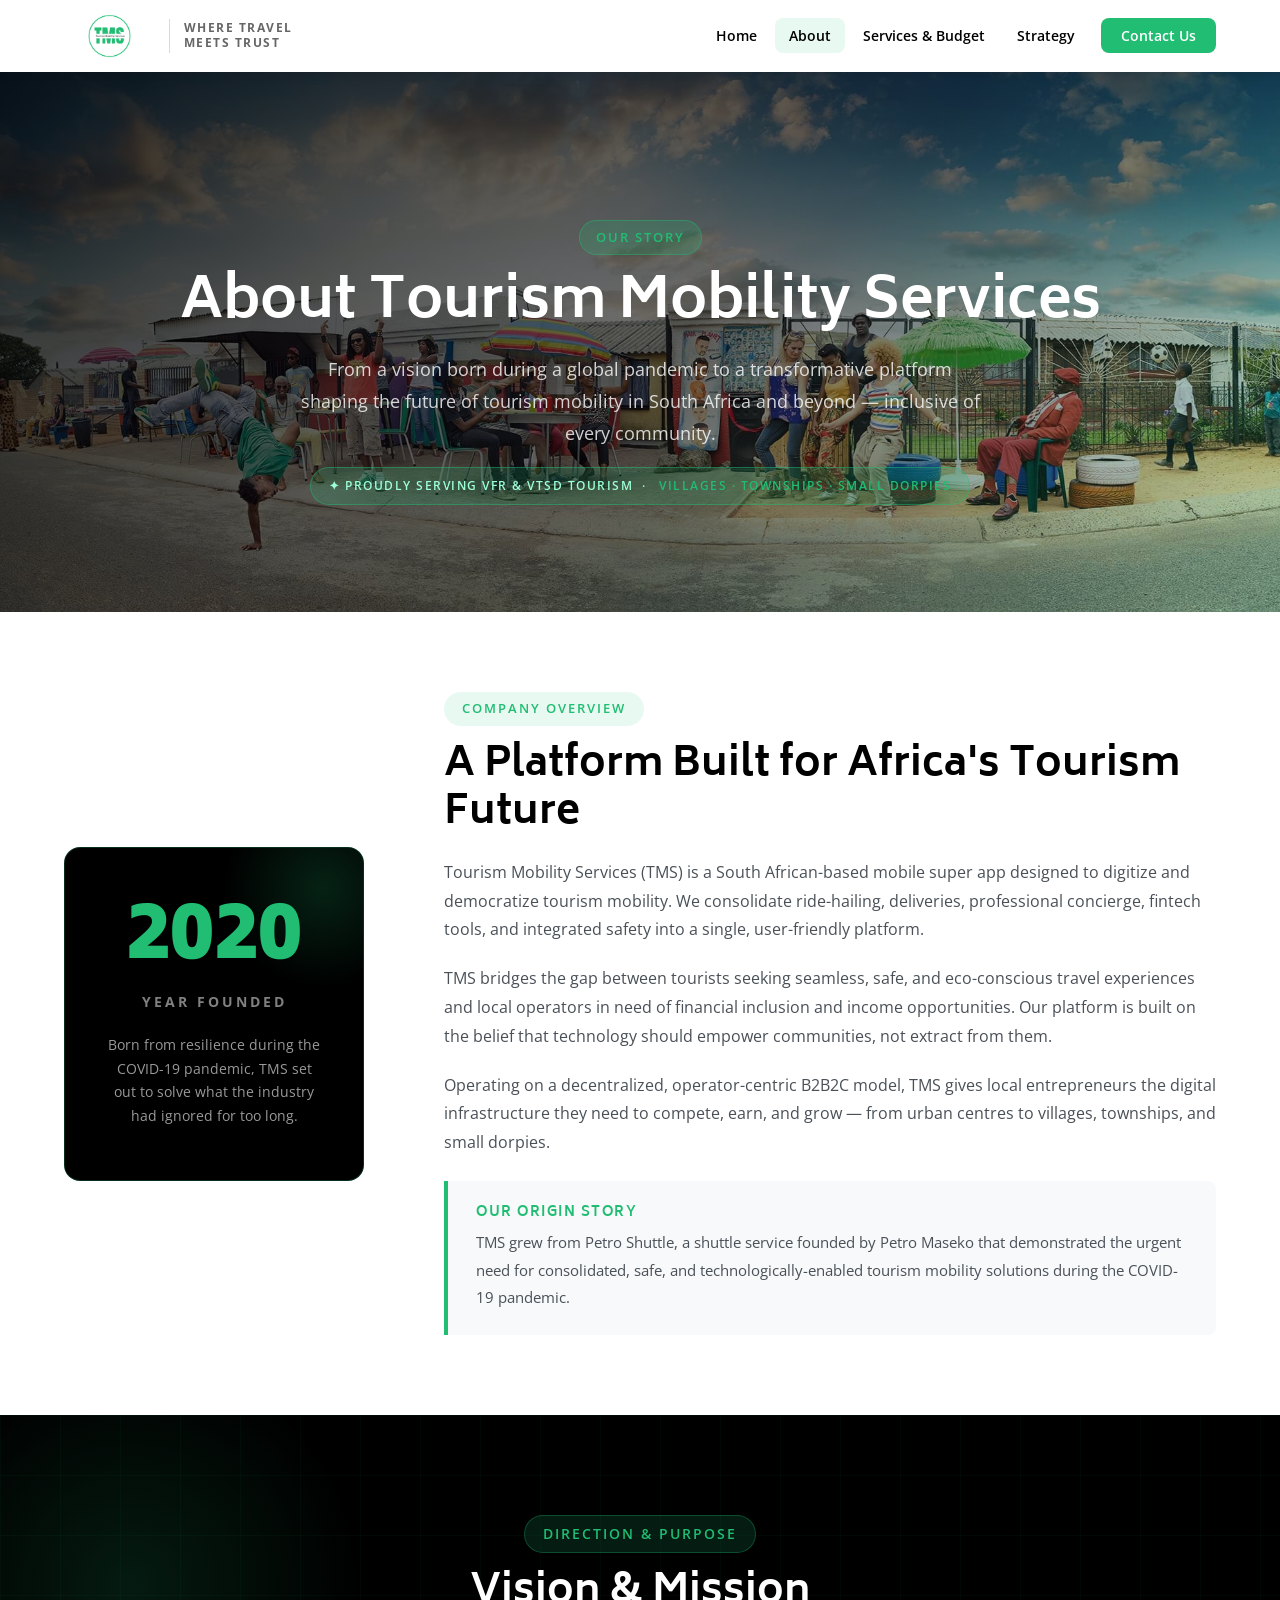
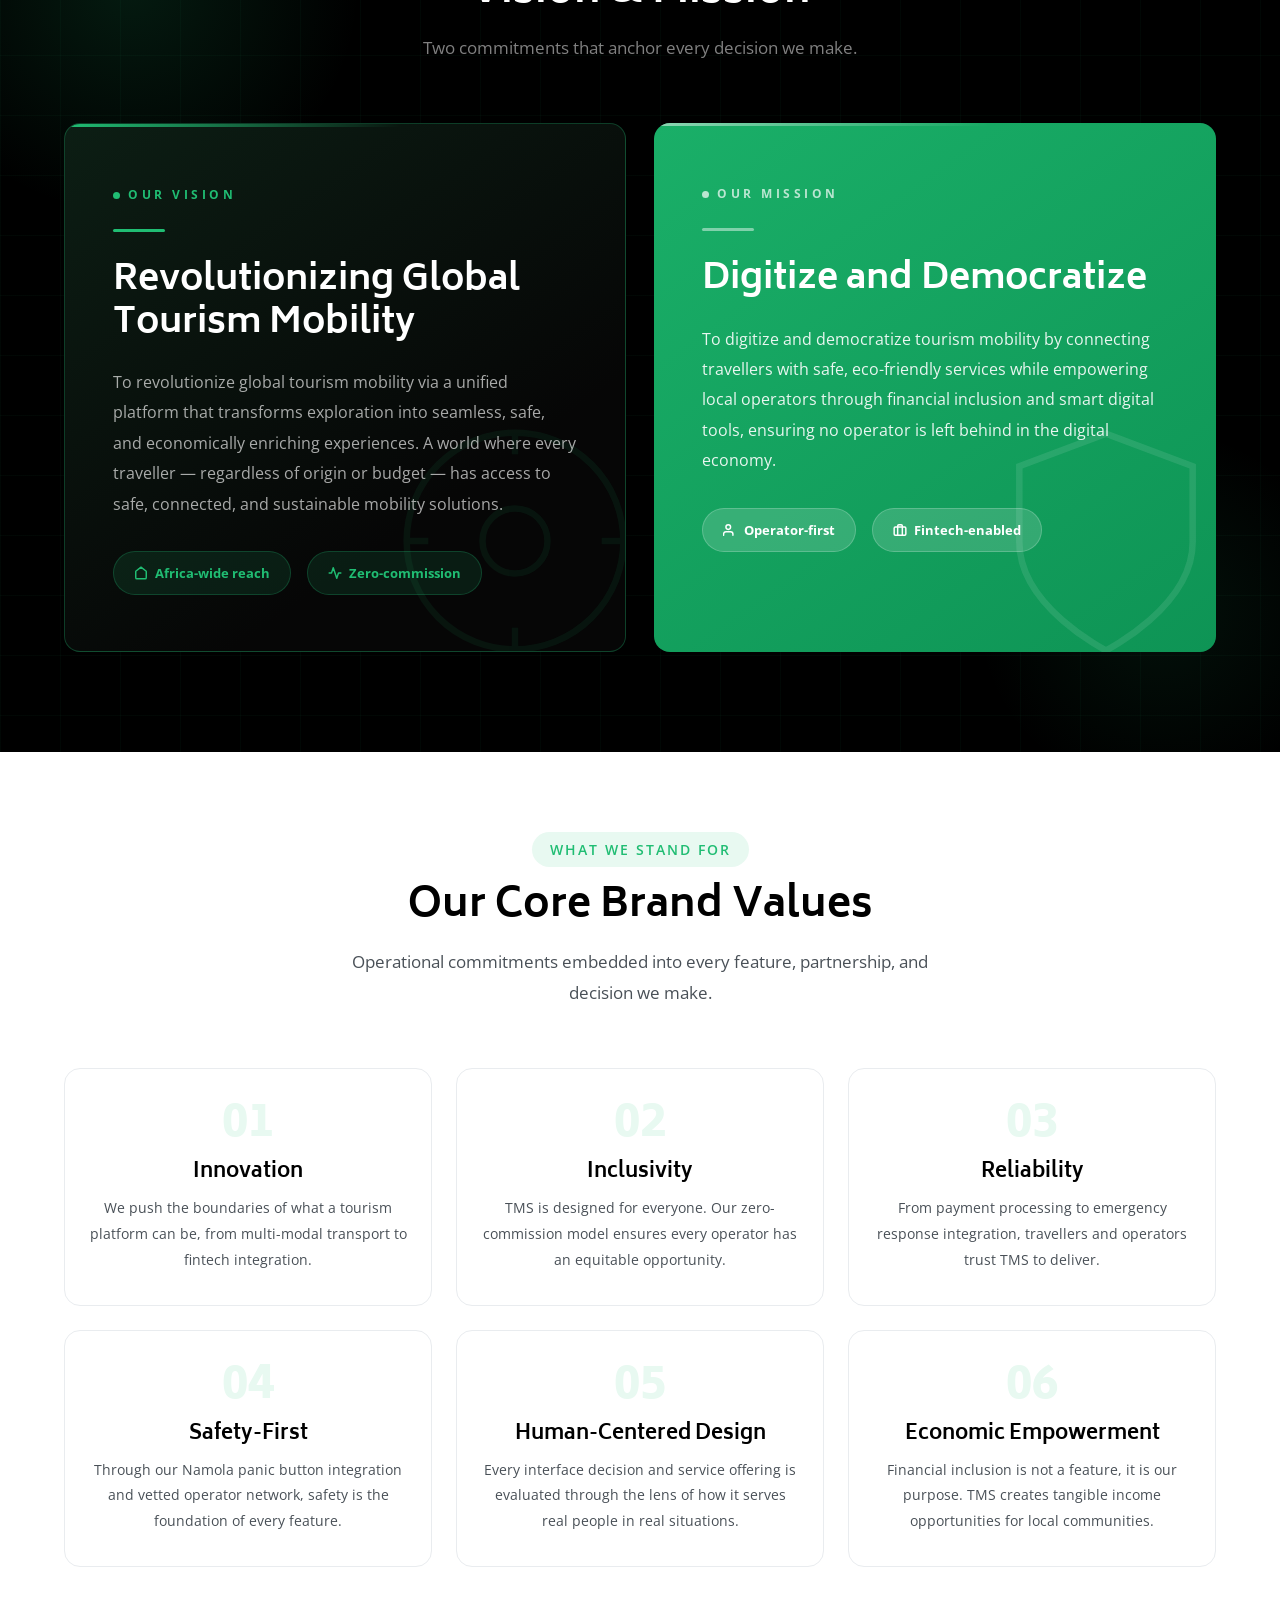
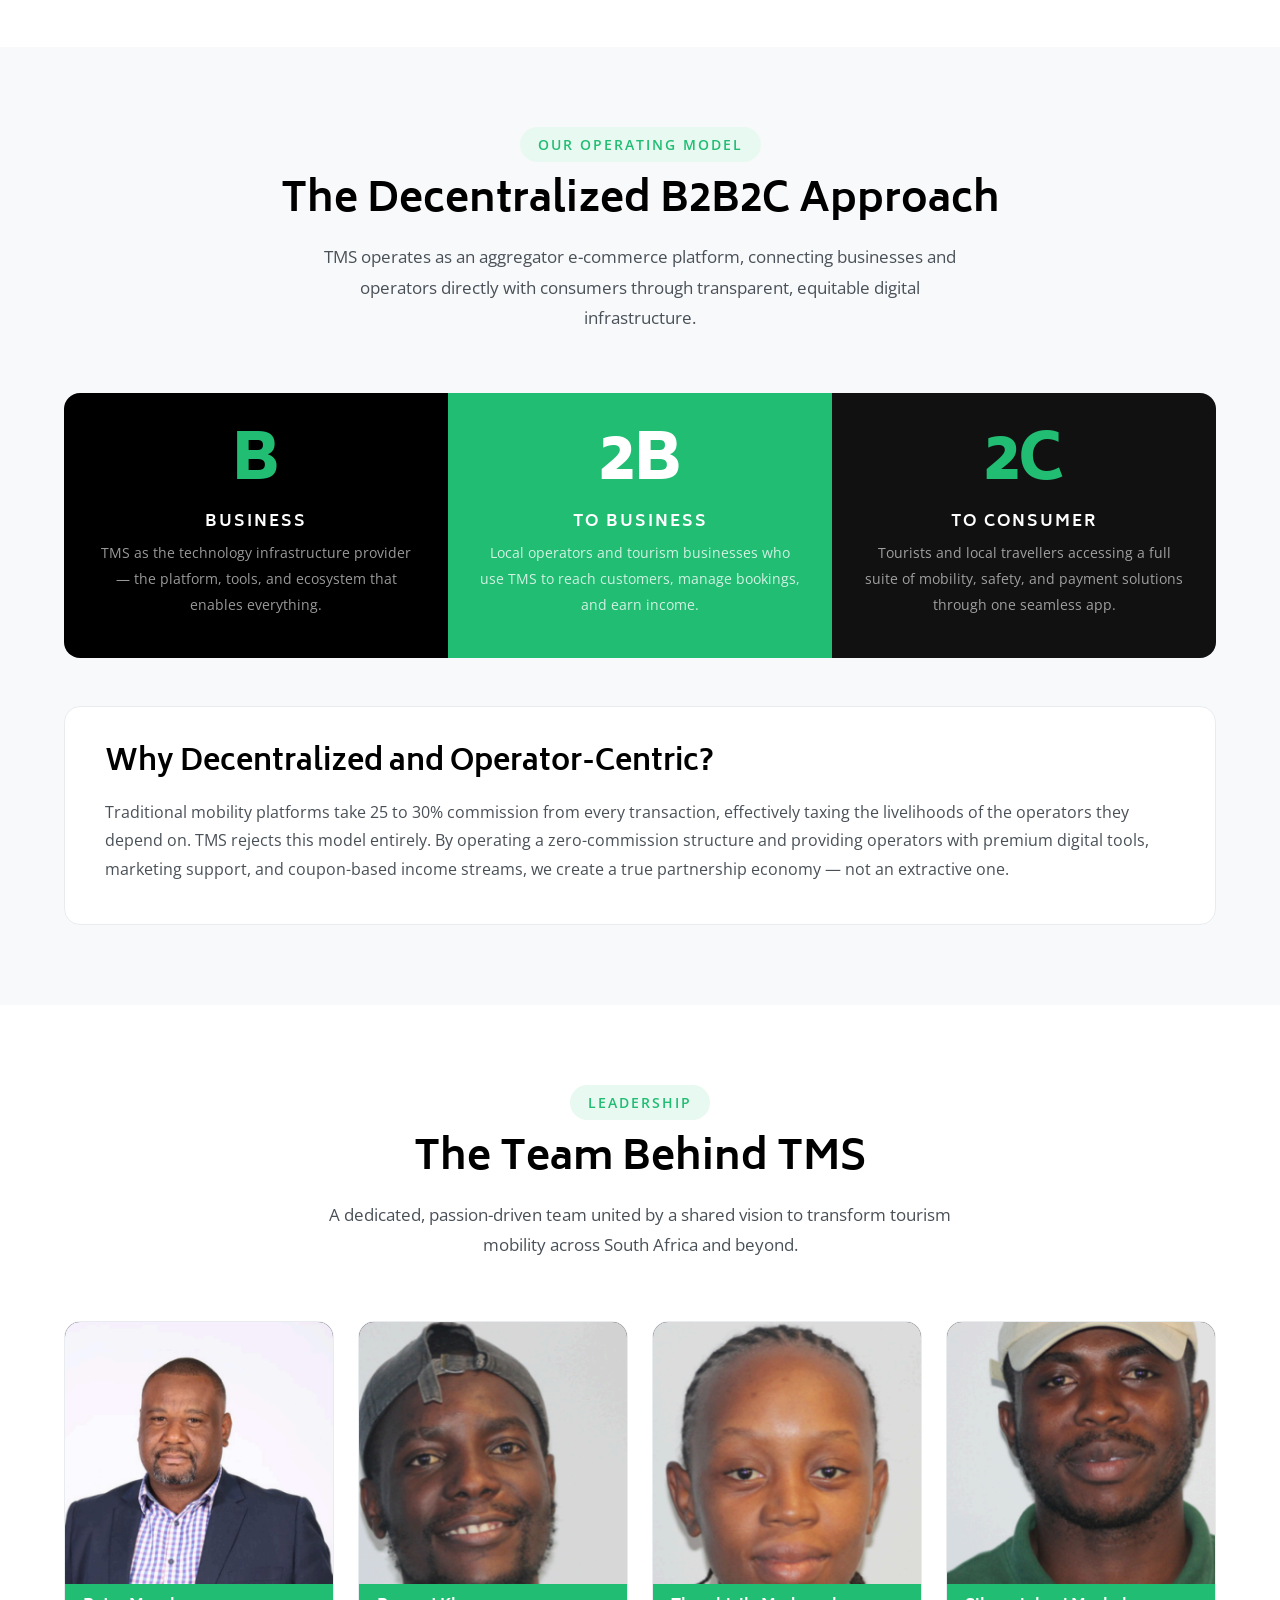
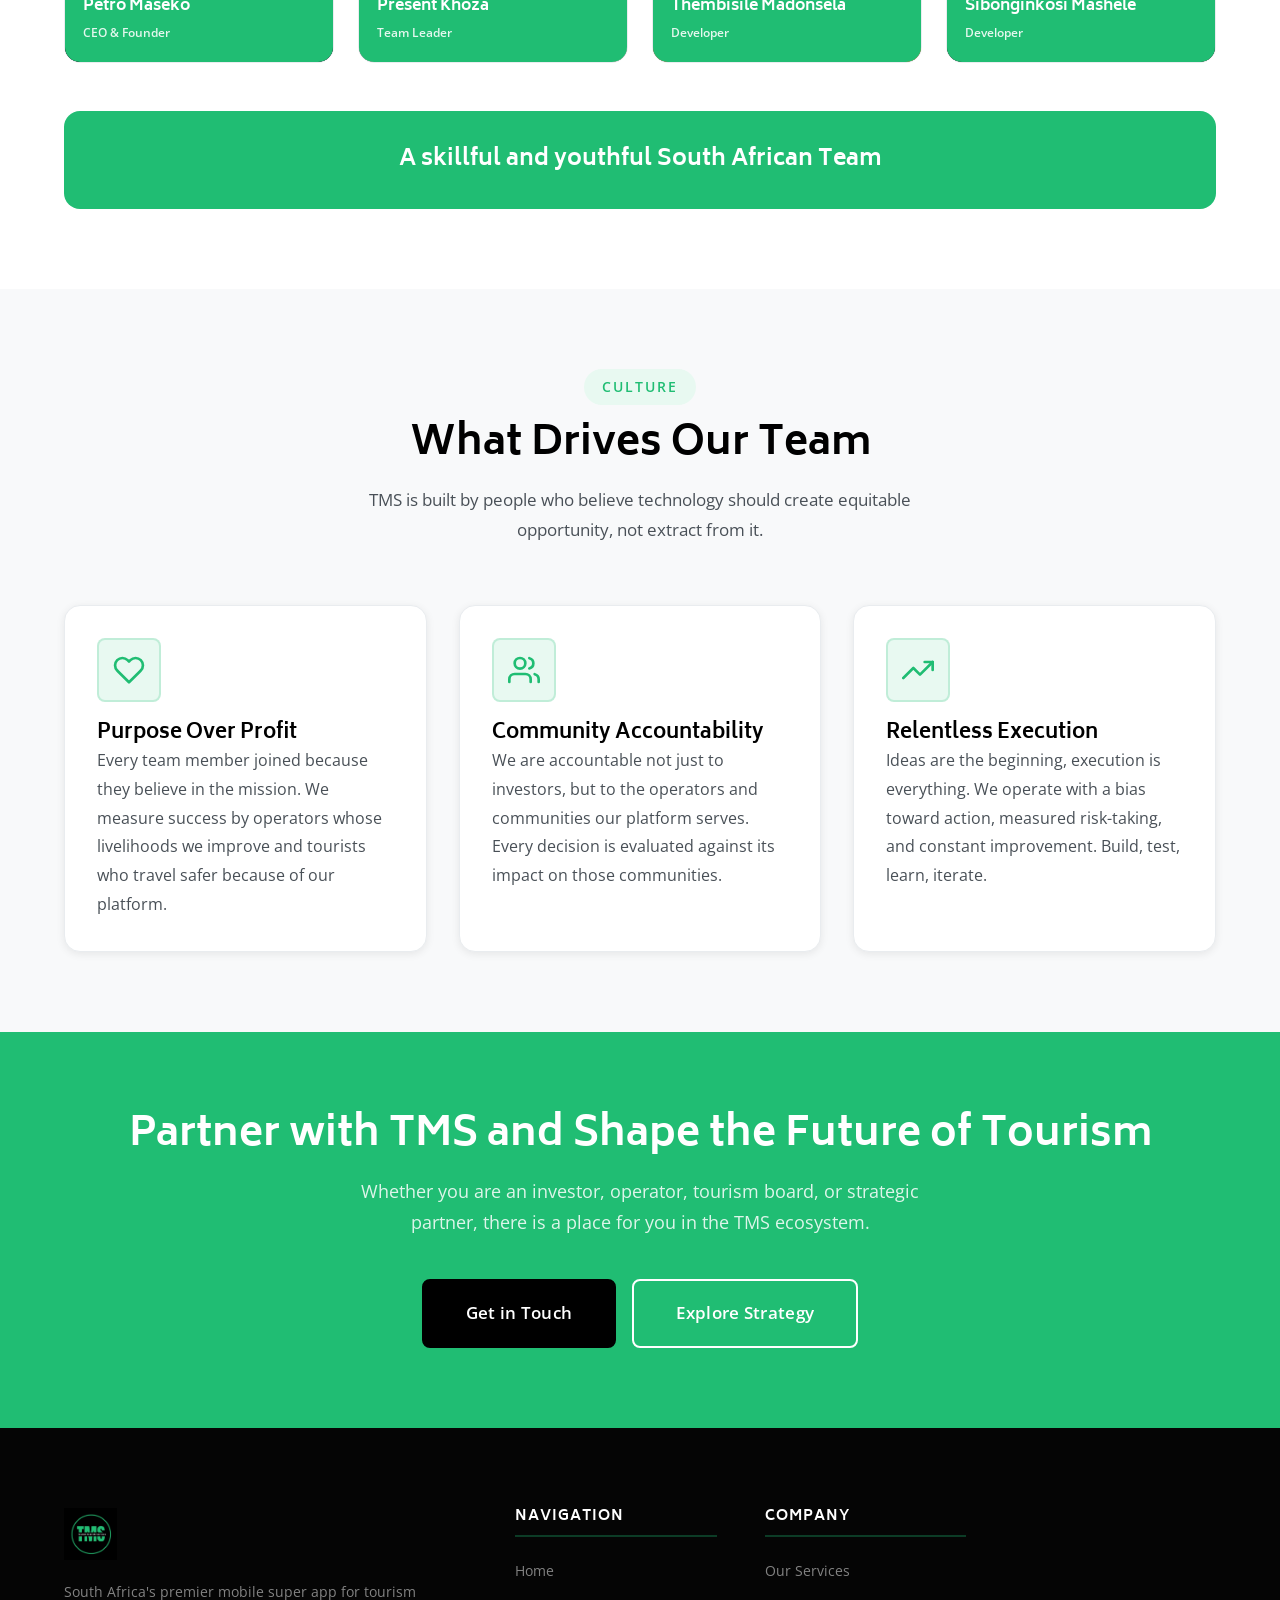
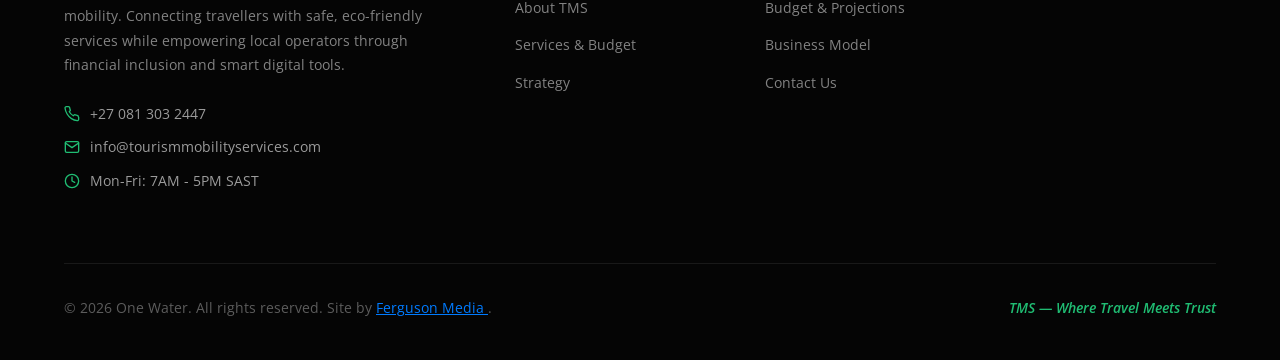
==== commit 506b075d: "changed right of reserve" ====
--- a/about.html
+++ b/about.html
@@ -342,27 +342,61 @@
     </div>
   </section>
 
-  <footer class="footer">
-    <div class="container">
-      <div class="footer-grid">
-        <div class="footer-brand">
-          <img src="images/black-logo.png" alt="TMS" style="height:52px;width:auto;object-fit:contain;display:block;margin-bottom:20px;" onerror="this.style.display='none';" />
-          <p>South Africa's premier mobile super app for tourism mobility. Connecting travellers with safe, eco-friendly services while empowering local operators through financial inclusion and smart digital tools.</p>
-          <div>
-            <div class="footer-contact-item"><svg viewBox="0 0 24 24" fill="none" stroke="currentColor" stroke-width="2"><path d="M22 16.92v3a2 2 0 0 1-2.18 2 19.79 19.79 0 0 1-8.63-3.07A19.5 19.5 0 0 1 4.69 12 19.79 19.79 0 0 1 1.61 3.36 2 2 0 0 1 3.6 1h3a2 2 0 0 1 2 1.72 12.84 12.84 0 0 0 .7 2.81 2 2 0 0 1-.45 2.11L7.91 8.6a16 16 0 0 0 6 6l.92-.92a2 2 0 0 1 2.11-.45 12.84 12.84 0 0 0 2.81.7A2 2 0 0 1 21.44 16z" stroke-linecap="round" stroke-linejoin="round"/></svg><a href="tel:+27081303244">+27 081 303 2447</a></div>
-            <div class="footer-contact-item"><svg viewBox="0 0 24 24" fill="none" stroke="currentColor" stroke-width="2"><path d="M4 4h16c1.1 0 2 .9 2 2v12c0 1.1-.9 2-2 2H4c-1.1 0-2-.9-2-2V6c0-1.1.9-2 2-2z" stroke-linecap="round" stroke-linejoin="round"/><polyline points="22,6 12,13 2,6" stroke-linecap="round" stroke-linejoin="round"/></svg><a href="mailto:info@tourismmobilityservices.com">info@tourismmobilityservices.com</a></div>
-            <div class="footer-contact-item"><svg viewBox="0 0 24 24" fill="none" stroke="currentColor" stroke-width="2"><circle cx="12" cy="12" r="10" stroke-linecap="round"/><polyline points="12 6 12 12 16 14" stroke-linecap="round" stroke-linejoin="round"/></svg><span>Mon-Fri: 7AM - 5PM SAST</span></div>
-          </div>
-        </div>
-        <div class="footer-col"><h5>Navigation</h5><ul class="footer-links"><li><a href="index.html">Home</a></li><li><a href="about.html">About TMS</a></li><li><a href="platform.html">Services &amp; Budget</a></li><li><a href="strategy.html">Strategy</a></li></ul></div>
-        <div class="footer-col"><h5>Company</h5><ul class="footer-links"><li><a href="platform.html">Our Services</a></li><li><a href="platform.html#budget">Budget &amp; Projections</a></li><li><a href="strategy.html">Business Model</a></li><li><a href="contact.html">Contact Us</a></li></ul></div>
-      </div>
-      <div class="footer-bottom">
-        <p>&copy; 2024 Tourism Mobility Services. All rights reserved.</p>
-        <p class="tagline">TMS — Where Travel Meets Trust</p>
-      </div>
-    </div>
-  </footer>
+<footer class="footer">
+  <div class="container">
+    <div class="footer-grid">
+      <div class="footer-brand">
+        <img src="images/black-logo.png" alt="TMS" style="height:52px;width:auto;object-fit:contain;display:block;margin-bottom:20px;" onerror="this.style.display='none';" />
+        <p>South Africa's premier mobile super app for tourism mobility. Connecting travellers with safe, eco-friendly services while empowering local operators through financial inclusion and smart digital tools.</p>
+        <div>
+          <div class="footer-contact-item">
+            <svg viewBox="0 0 24 24" fill="none" stroke="currentColor" stroke-width="2"><path d="M22 16.92v3a2 2 0 0 1-2.18 2 19.79 19.79 0 0 1-8.63-3.07A19.5 19.5 0 0 1 4.69 12 19.79 19.79 0 0 1 1.61 3.36 2 2 0 0 1 3.6 1h3a2 2 0 0 1 2 1.72 12.84 12.84 0 0 0 .7 2.81 2 2 0 0 1-.45 2.11L7.91 8.6a16 16 0 0 0 6 6l.92-.92a2 2 0 0 1 2.11-.45 12.84 12.84 0 0 0 2.81.7A2 2 0 0 1 21.44 16z" stroke-linecap="round" stroke-linejoin="round"/></svg>
+            <a href="tel:+27081303244">+27 081 303 2447</a>
+          </div>
+          <div class="footer-contact-item">
+            <svg viewBox="0 0 24 24" fill="none" stroke="currentColor" stroke-width="2"><path d="M4 4h16c1.1 0 2 .9 2 2v12c0 1.1-.9 2-2 2H4c-1.1 0-2-.9-2-2V6c0-1.1.9-2 2-2z" stroke-linecap="round" stroke-linejoin="round"/><polyline points="22,6 12,13 2,6" stroke-linecap="round" stroke-linejoin="round"/></svg>
+            <a href="mailto:info@tourismmobilityservices.com">info@tourismmobilityservices.com</a>
+          </div>
+          <div class="footer-contact-item">
+            <svg viewBox="0 0 24 24" fill="none" stroke="currentColor" stroke-width="2"><circle cx="12" cy="12" r="10" stroke-linecap="round"/><polyline points="12 6 12 12 16 14" stroke-linecap="round" stroke-linejoin="round"/></svg>
+            <span>Mon-Fri: 7AM - 5PM SAST</span>
+          </div>
+        </div>
+      </div>
+
+      <div class="footer-col">
+        <h5>Navigation</h5>
+        <ul class="footer-links">
+          <li><a href="index.html">Home</a></li>
+          <li><a href="about.html">About TMS</a></li>
+          <li><a href="platform.html">Services &amp; Budget</a></li>
+          <li><a href="strategy.html">Strategy</a></li>
+        </ul>
+      </div>
+
+      <div class="footer-col">
+        <h5>Company</h5>
+        <ul class="footer-links">
+          <li><a href="platform.html">Our Services</a></li>
+          <li><a href="platform.html#budget">Budget &amp; Projections</a></li>
+          <li><a href="strategy.html">Business Model</a></li>
+          <li><a href="contact.html">Contact Us</a></li>
+        </ul>
+      </div>
+    </div>
+
+    <div class="footer-bottom">
+      <p>
+        &copy; 2026 One Water. All rights reserved. Site by 
+        <a href="https://fergusonmedia.co.za" target="_blank" style="color:#007bff;text-decoration:underline;">
+          Ferguson Media
+        </a>.
+      </p>
+
+      <p class="tagline">TMS — Where Travel Meets Trust</p>
+    </div>
+  </div>
+</footer>
 
   <script src="js/script.js"></script>
   <script>
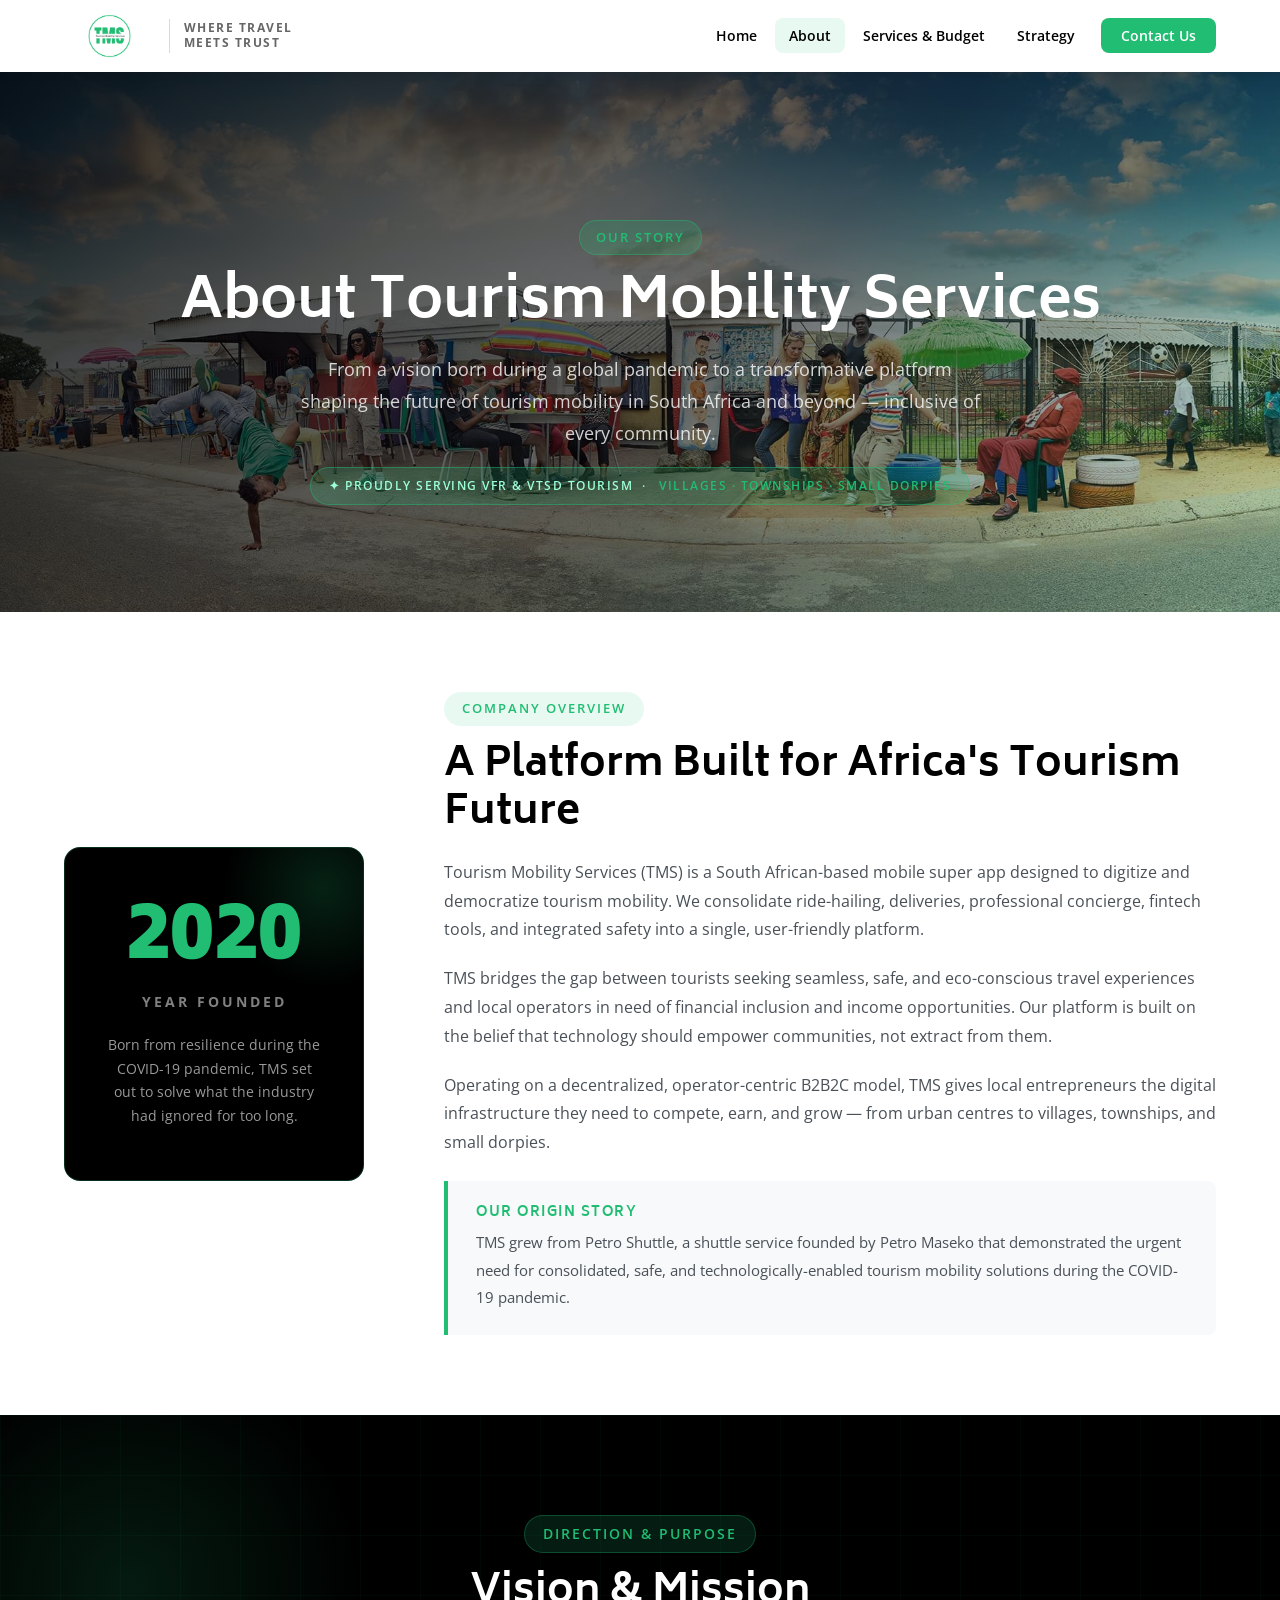
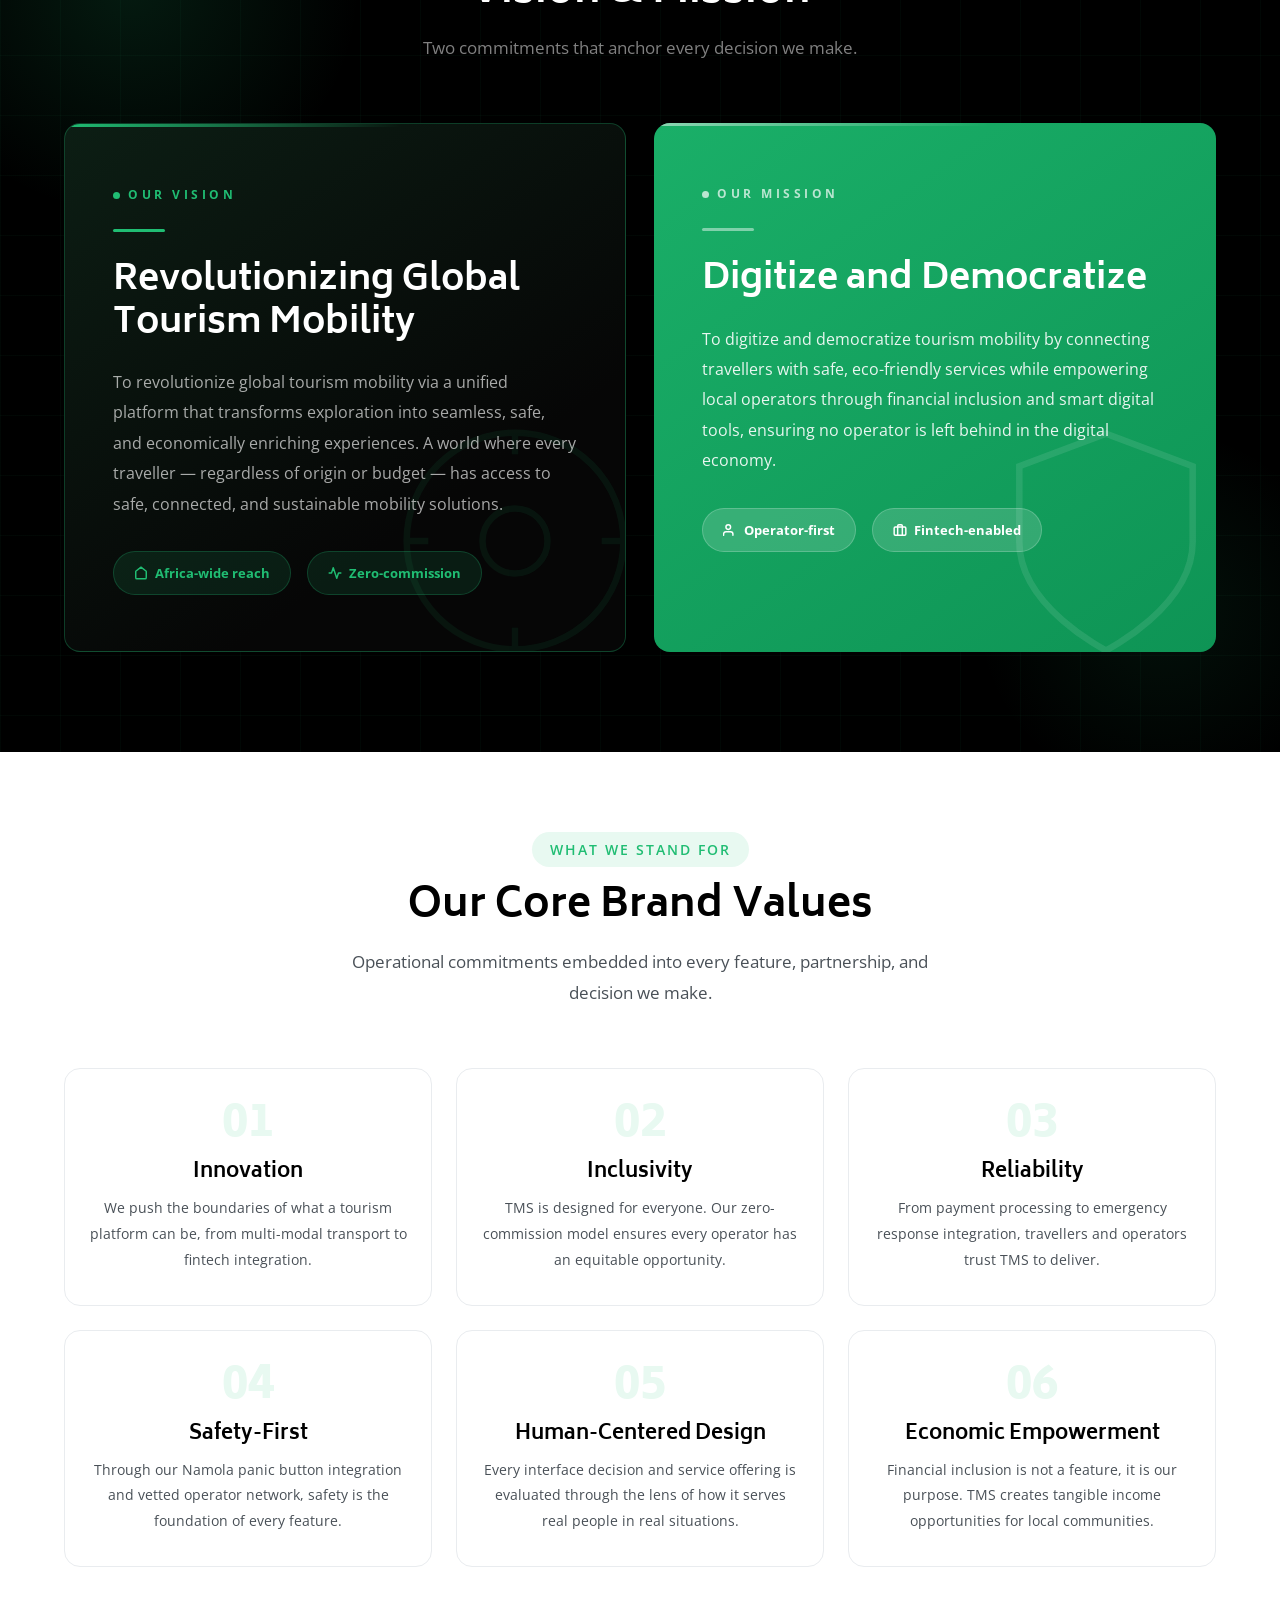
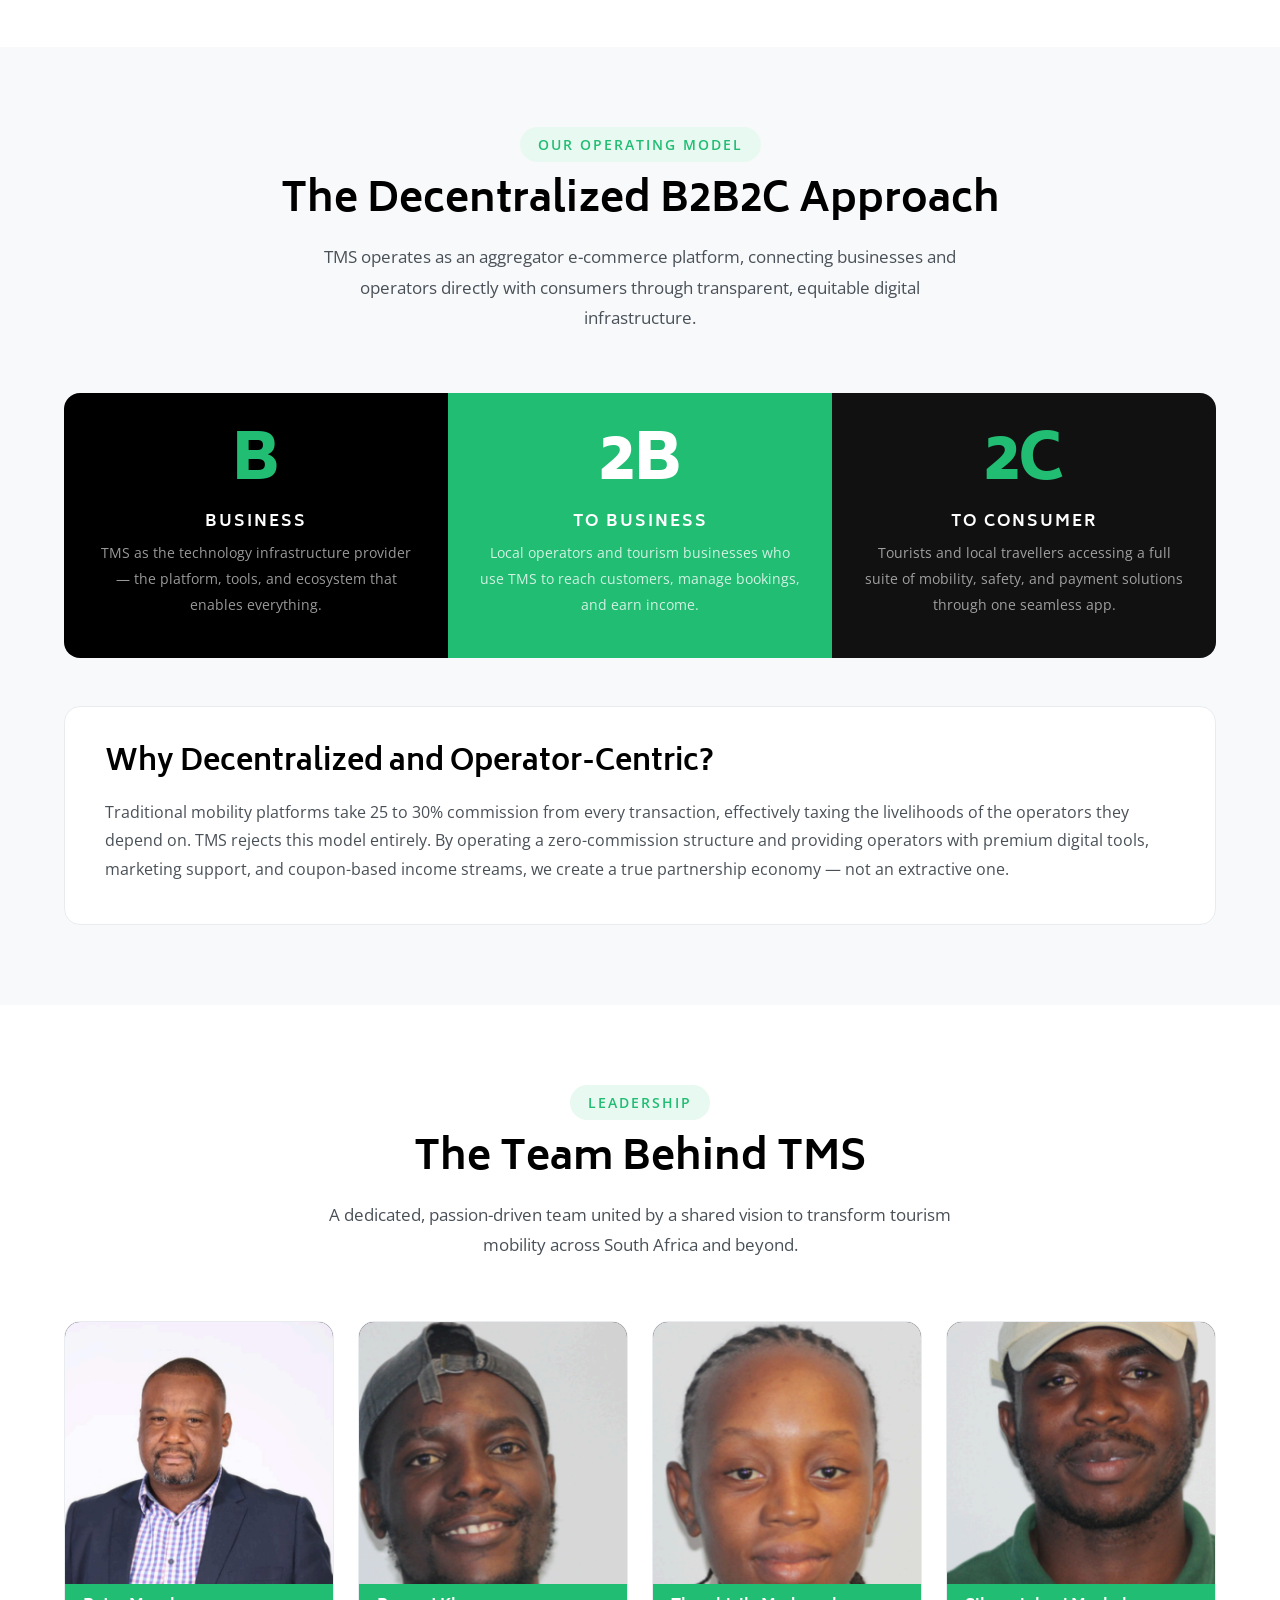
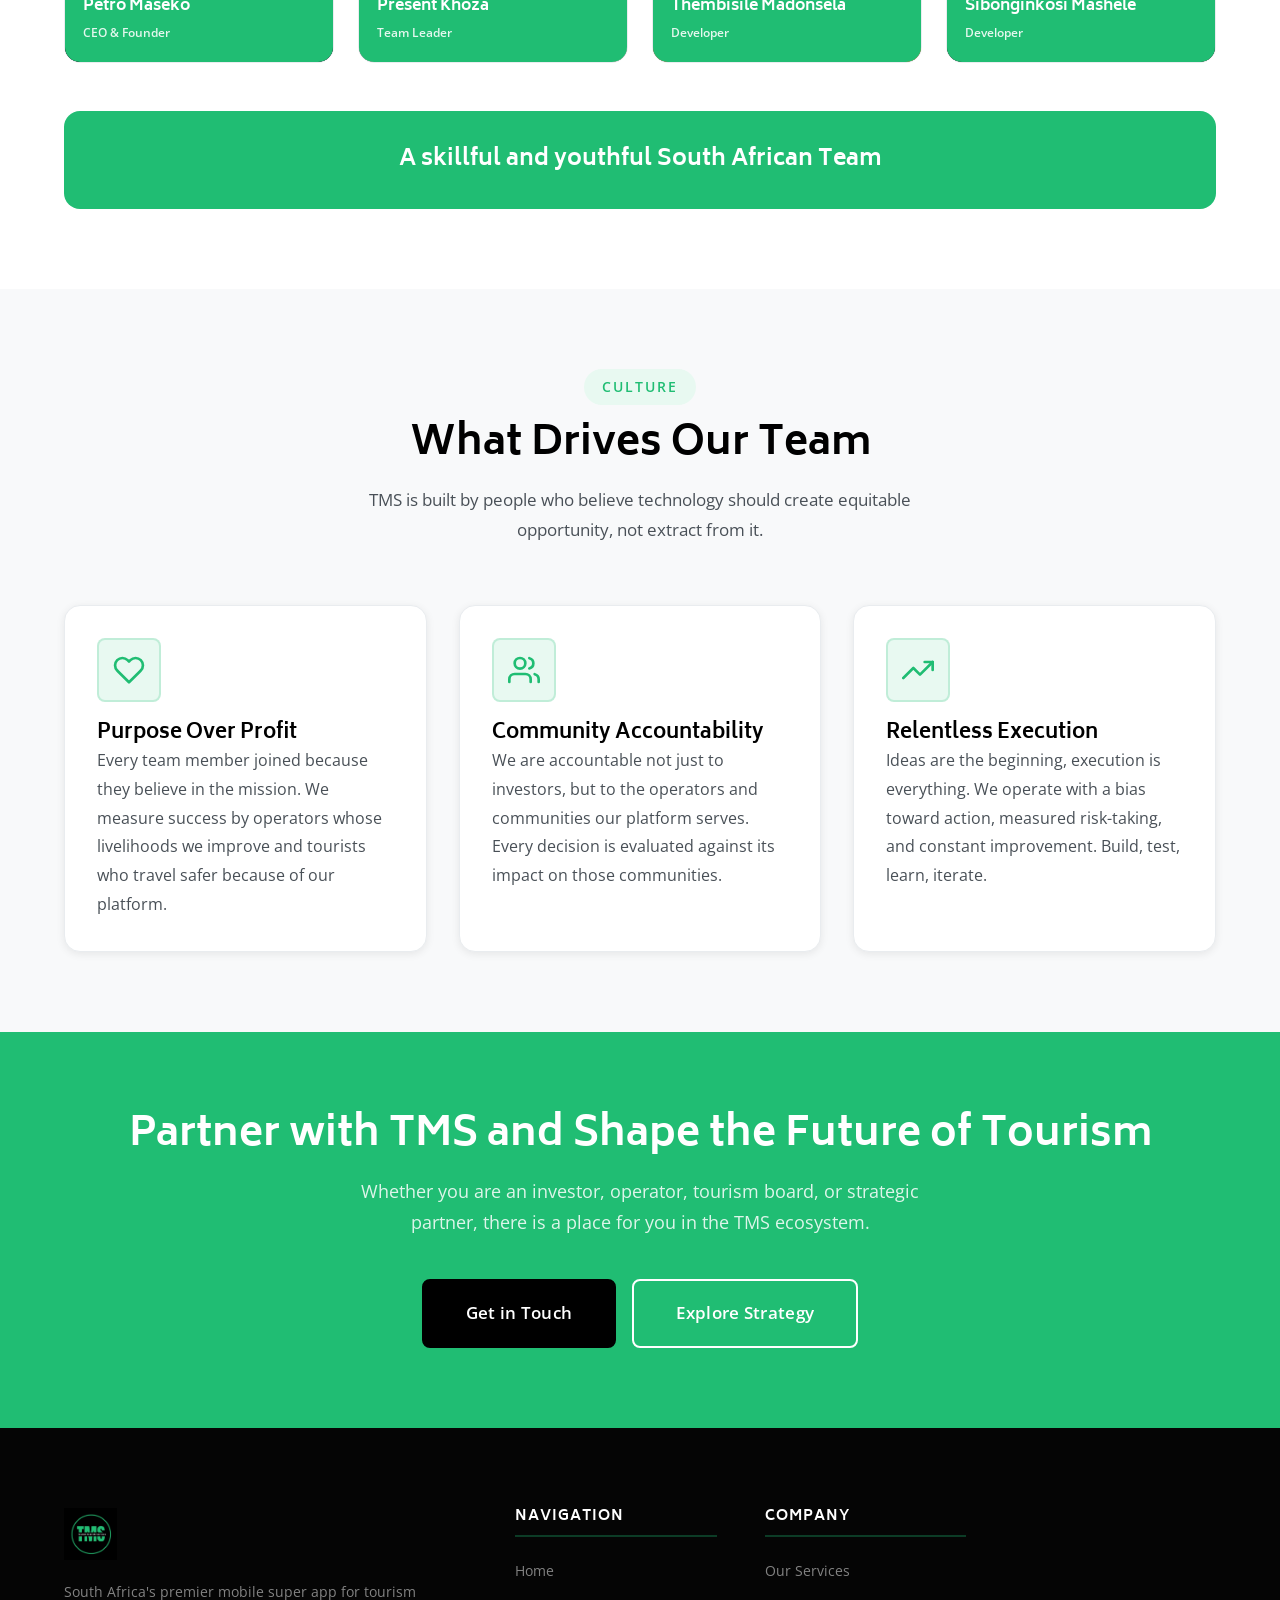
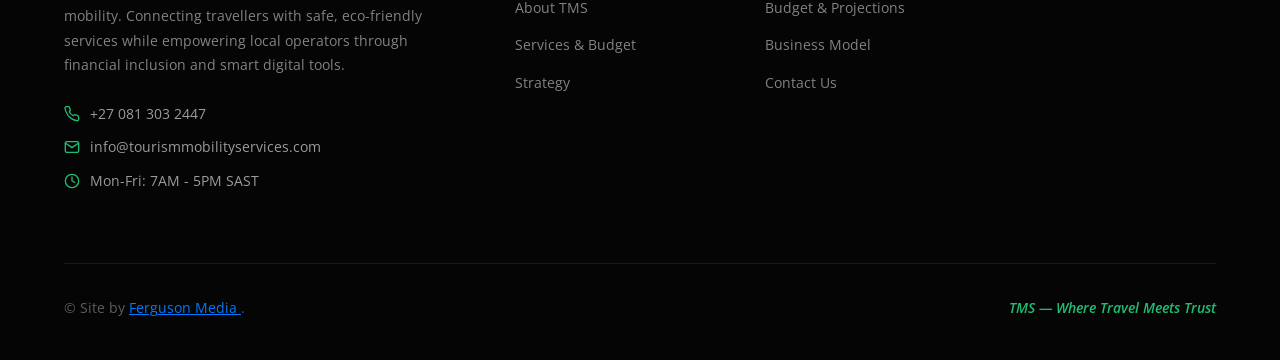
==== commit 6b9039f4: "making the logo big as R5" ====
--- a/about.html
+++ b/about.html
@@ -387,7 +387,7 @@
 
     <div class="footer-bottom">
       <p>
-        &copy; 2026 One Water. All rights reserved. Site by 
+        &copy;  Site by 
         <a href="https://fergusonmedia.co.za" target="_blank" style="color:#007bff;text-decoration:underline;">
           Ferguson Media
         </a>.
--- a/css/style.css
+++ b/css/style.css
@@ -547,27 +547,7 @@
   padding-top: var(--nav-height);
 }
 
-.hero::before {
-  content: '';
-  position: absolute;
-  top: -20%;
-  right: -10%;
-  width: 600px;
-  height: 600px;
-  background: radial-gradient(circle, rgba(32,189,115,0.2) 0%, transparent 70%);
-  pointer-events: none;
-}
-
-.hero::after {
-  content: '';
-  position: absolute;
-  bottom: -10%;
-  left: -5%;
-  width: 400px;
-  height: 400px;
-  background: radial-gradient(circle, rgba(32,189,115,0.1) 0%, transparent 70%);
-  pointer-events: none;
-}
+
 
 .hero-grid {
   display: grid;
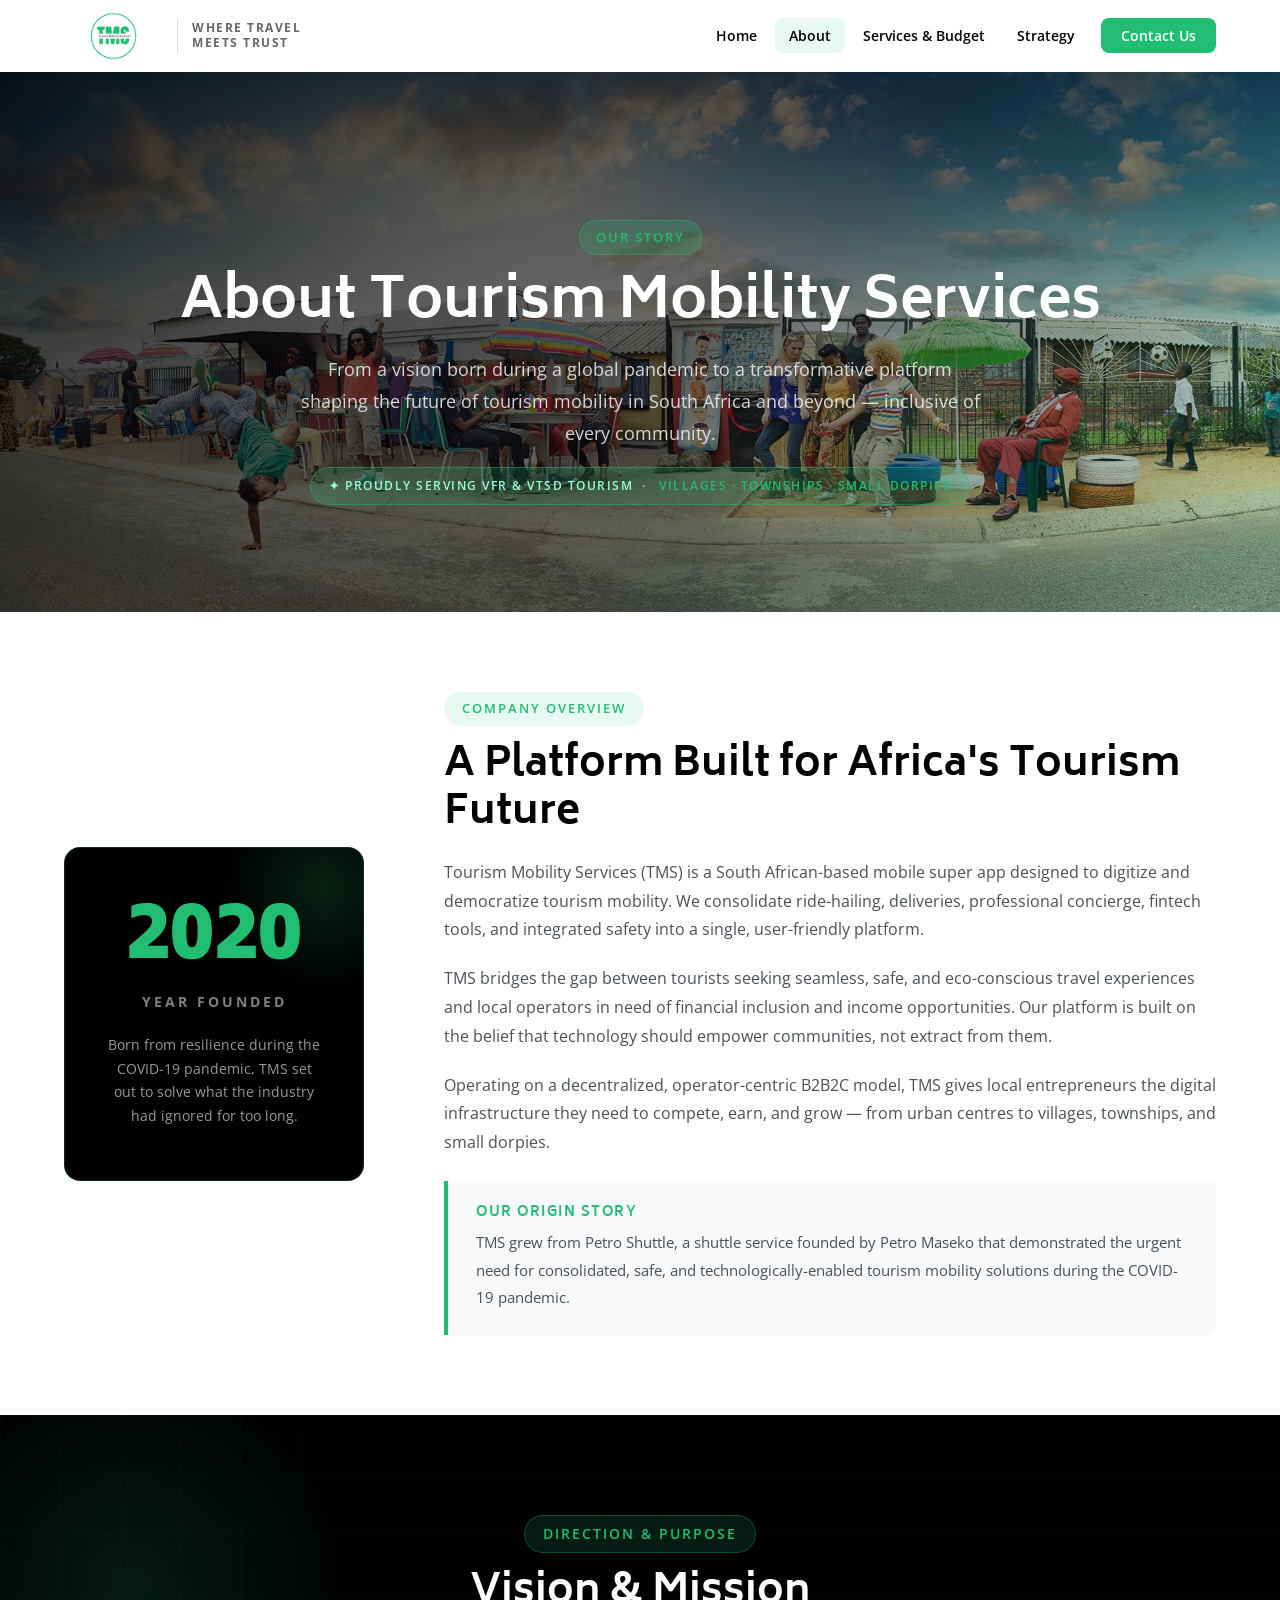
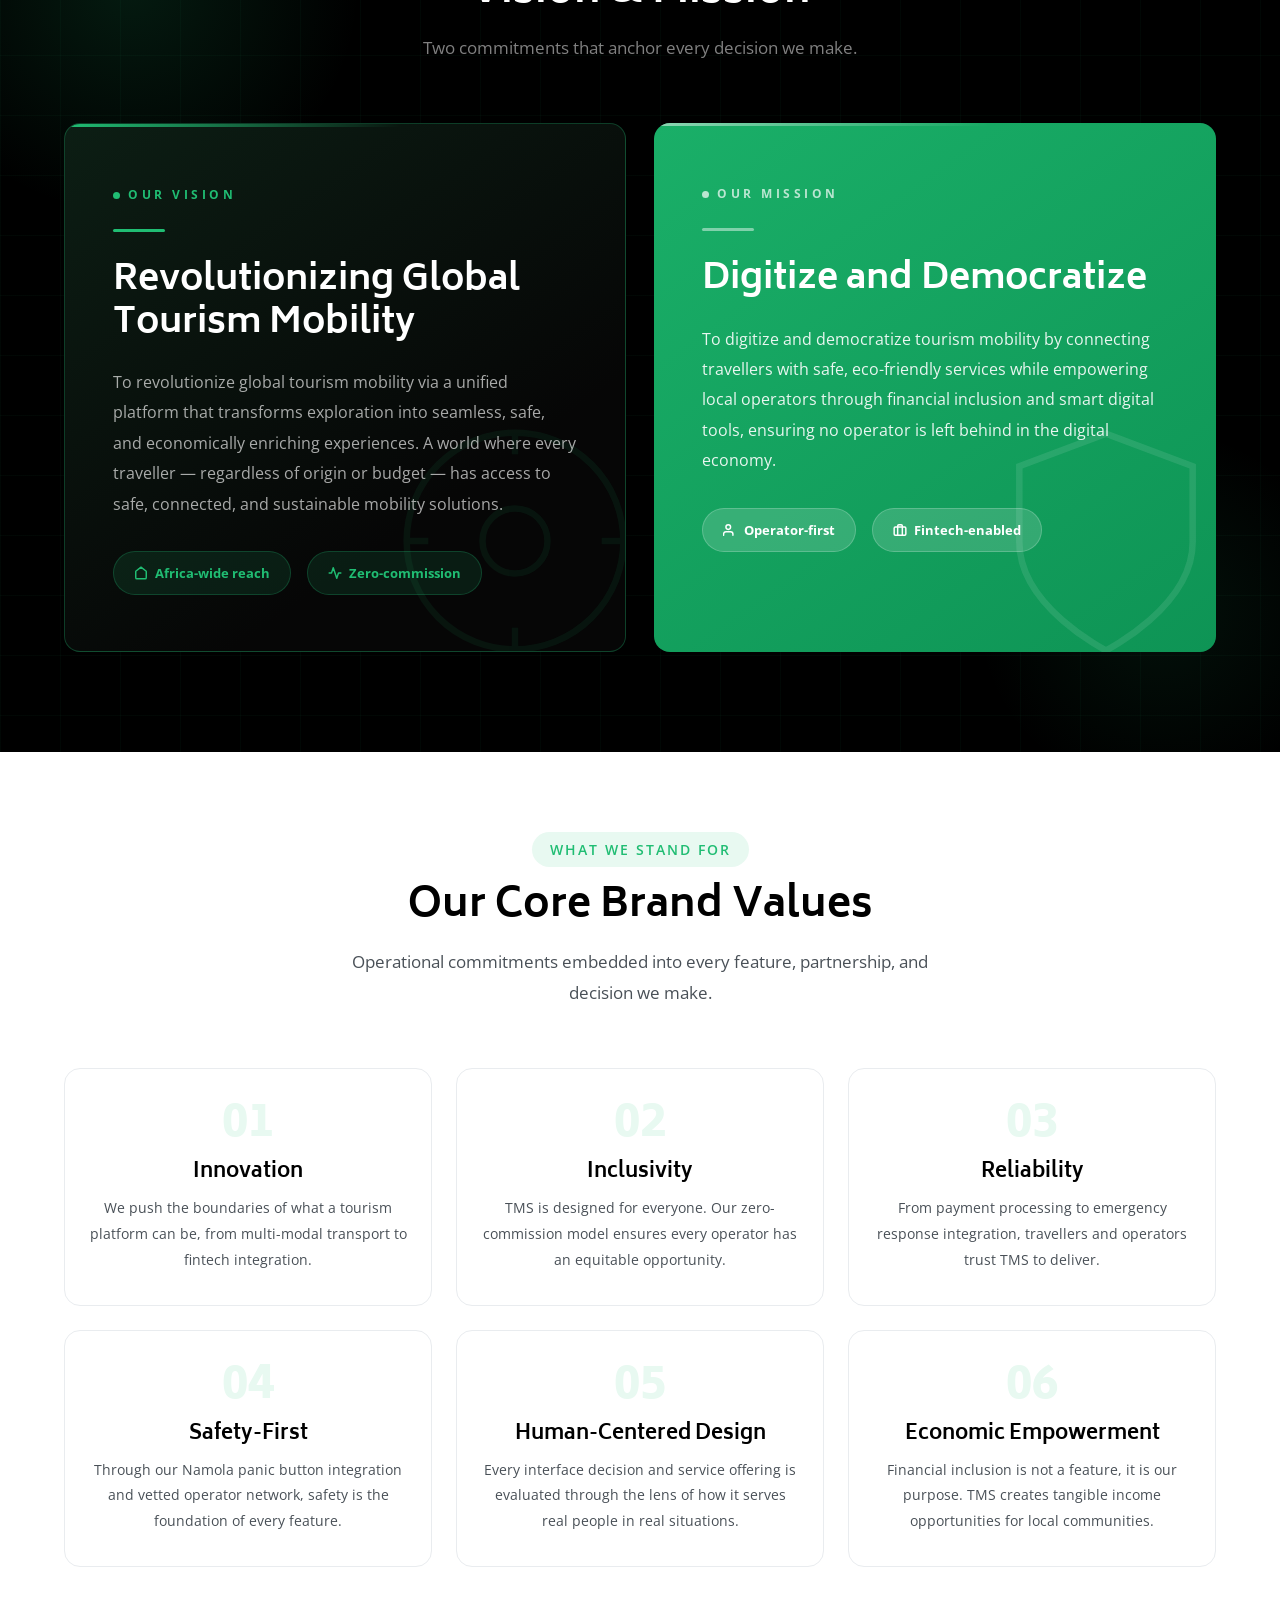
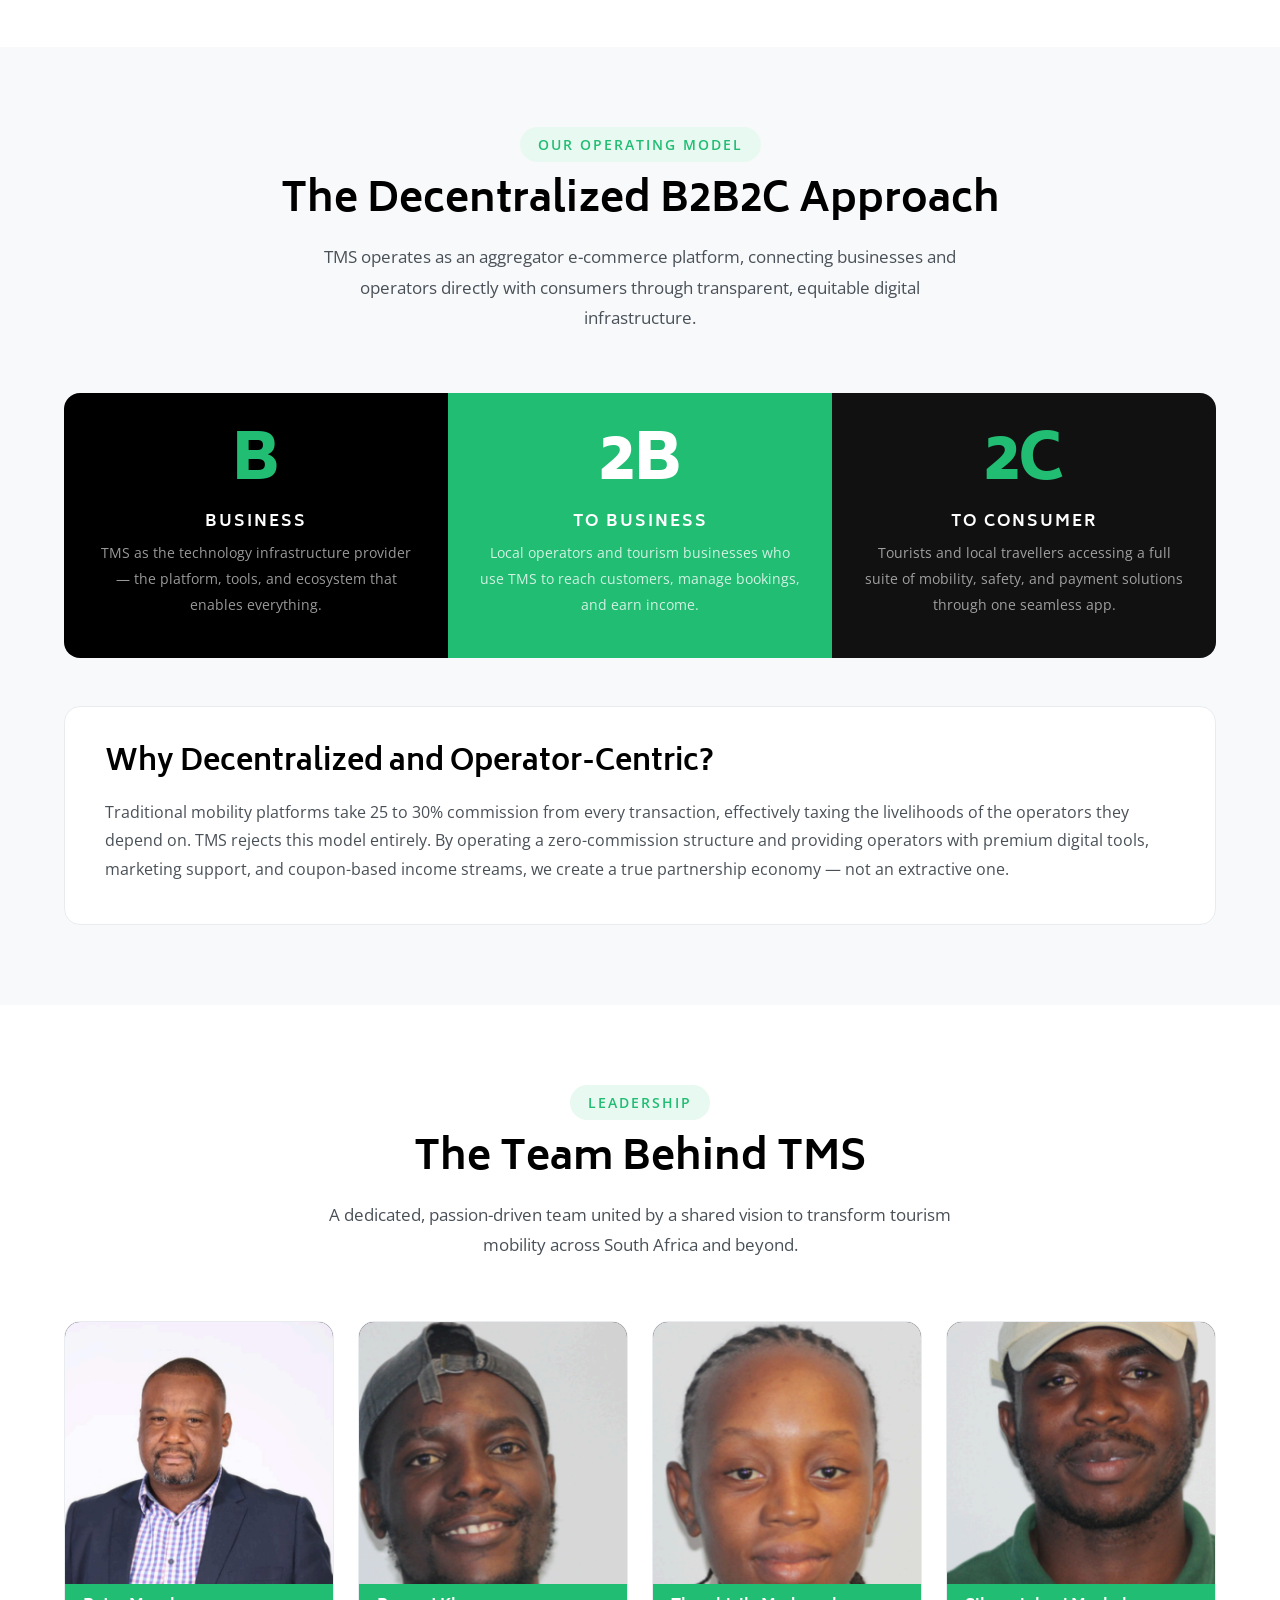
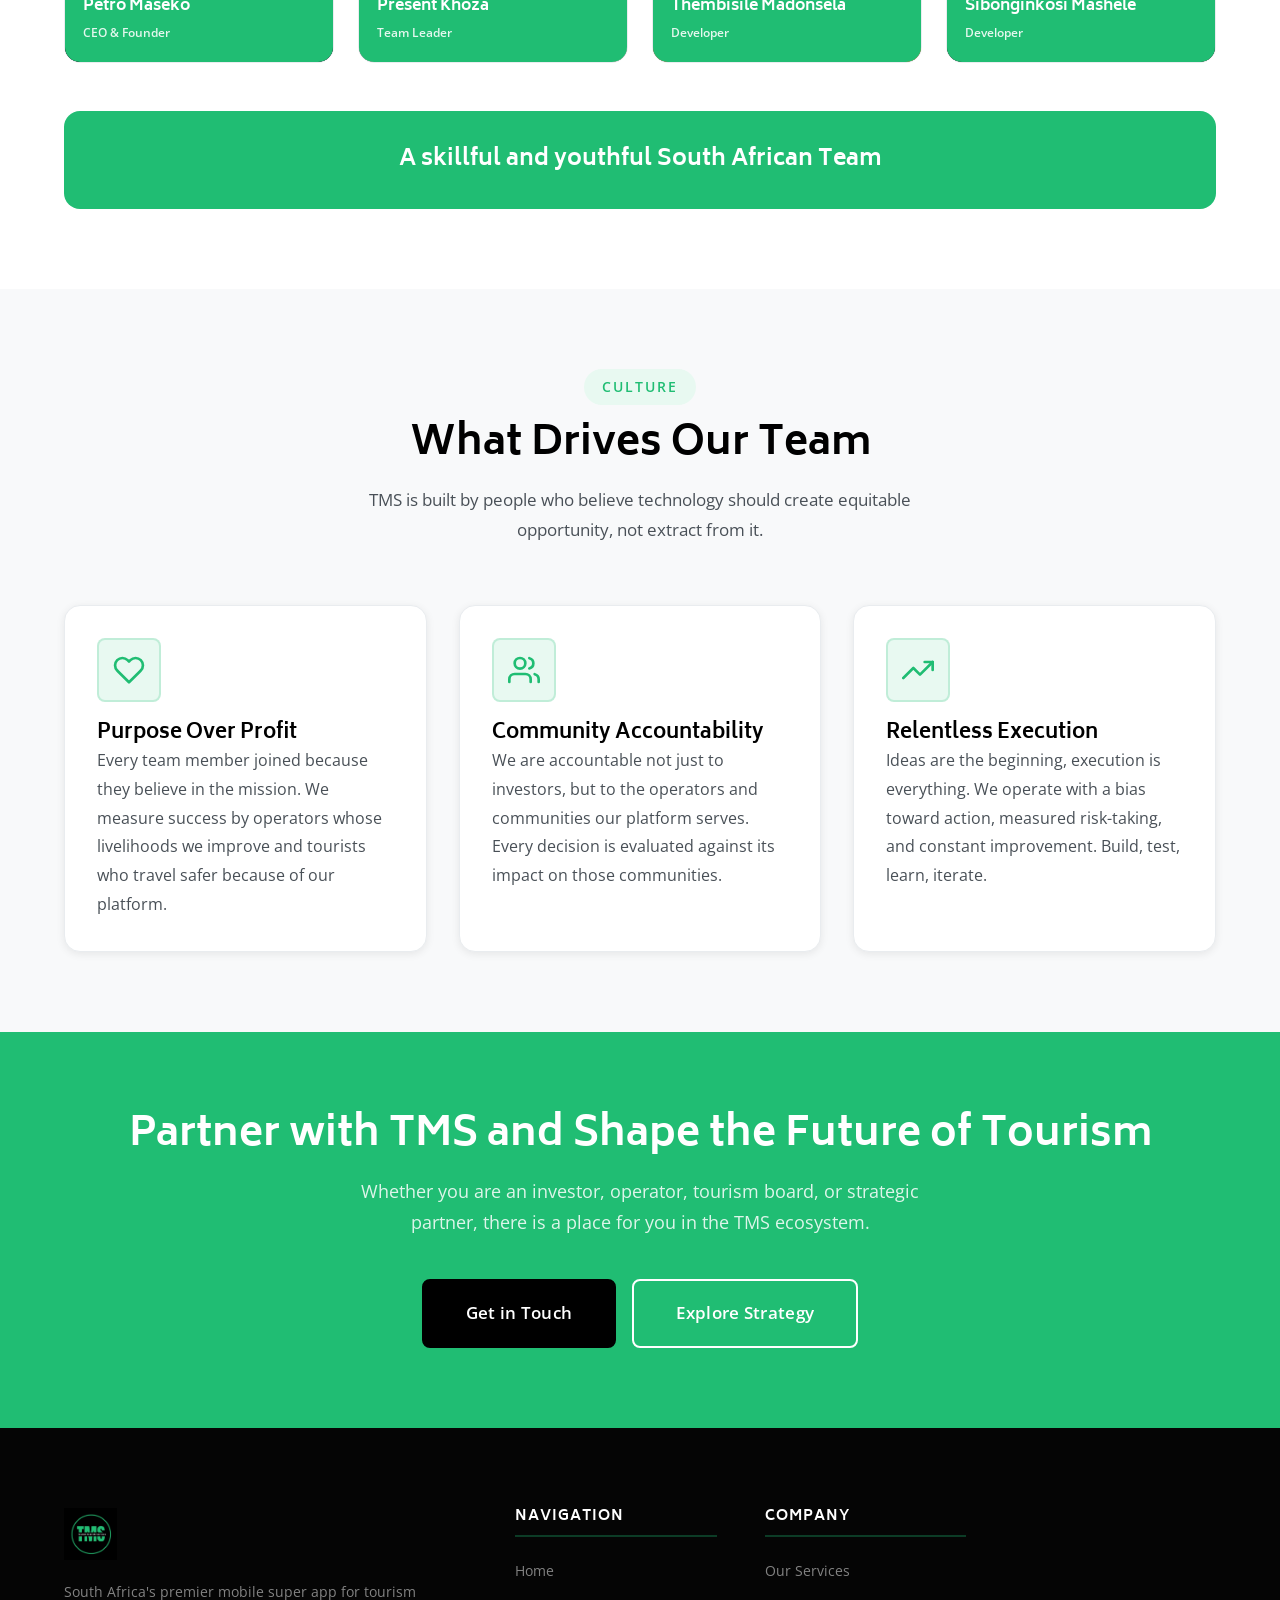
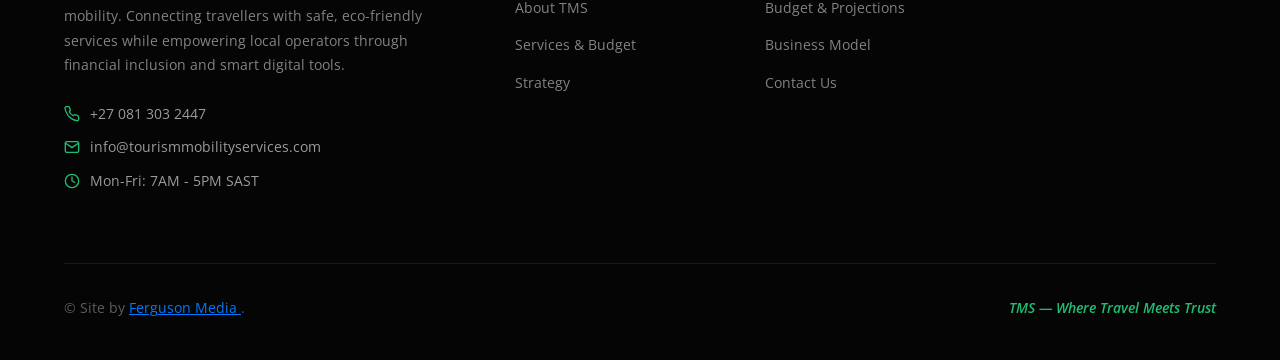
==== commit 483bf2fe: "increased logo" ====
--- a/about.html
+++ b/about.html
@@ -10,10 +10,10 @@
   <link rel="stylesheet" href="css/style.css" />
   <style>
     .navbar-logo-wrap{display:flex;align-items:center;gap:14px;text-decoration:none;}
-    .logo-img-large{display:block;height:64px;width:auto;max-width:220px;object-fit:contain;}
+    .logo-img-large{display:block;height:70px;width:auto;max-width:220px;object-fit:contain;}
     .logo-slogan-divider{width:1px;height:34px;background:rgba(0,0,0,0.15);flex-shrink:0;}
     .logo-slogan-text{font-family:'Open Sans',sans-serif;font-size:0.72rem;font-weight:700;letter-spacing:1.5px;text-transform:uppercase;color:rgba(20,20,20,0.65);line-height:1.3;white-space:nowrap;}
-    @media(max-width:600px){.logo-slogan-divider,.logo-slogan-text{display:none;}.logo-img-large{height:50px;}}
+    @media(max-width:600px){.logo-slogan-divider,.logo-slogan-text{display:none;}.logo-img-large{height:65px;}}
     .about-hero{position:relative;min-height:560px;display:flex;align-items:center;background:url('images/community.jpg') center center/cover no-repeat;padding:140px 0 80px;text-align:center;}
     .about-hero::before{content:'';position:absolute;inset:0;background:linear-gradient(135deg,rgba(0,0,0,0.80) 0%,rgba(0,0,0,0.55) 55%,rgba(32,189,115,0.22) 100%);}
     .about-hero .container{position:relative;z-index:2;}
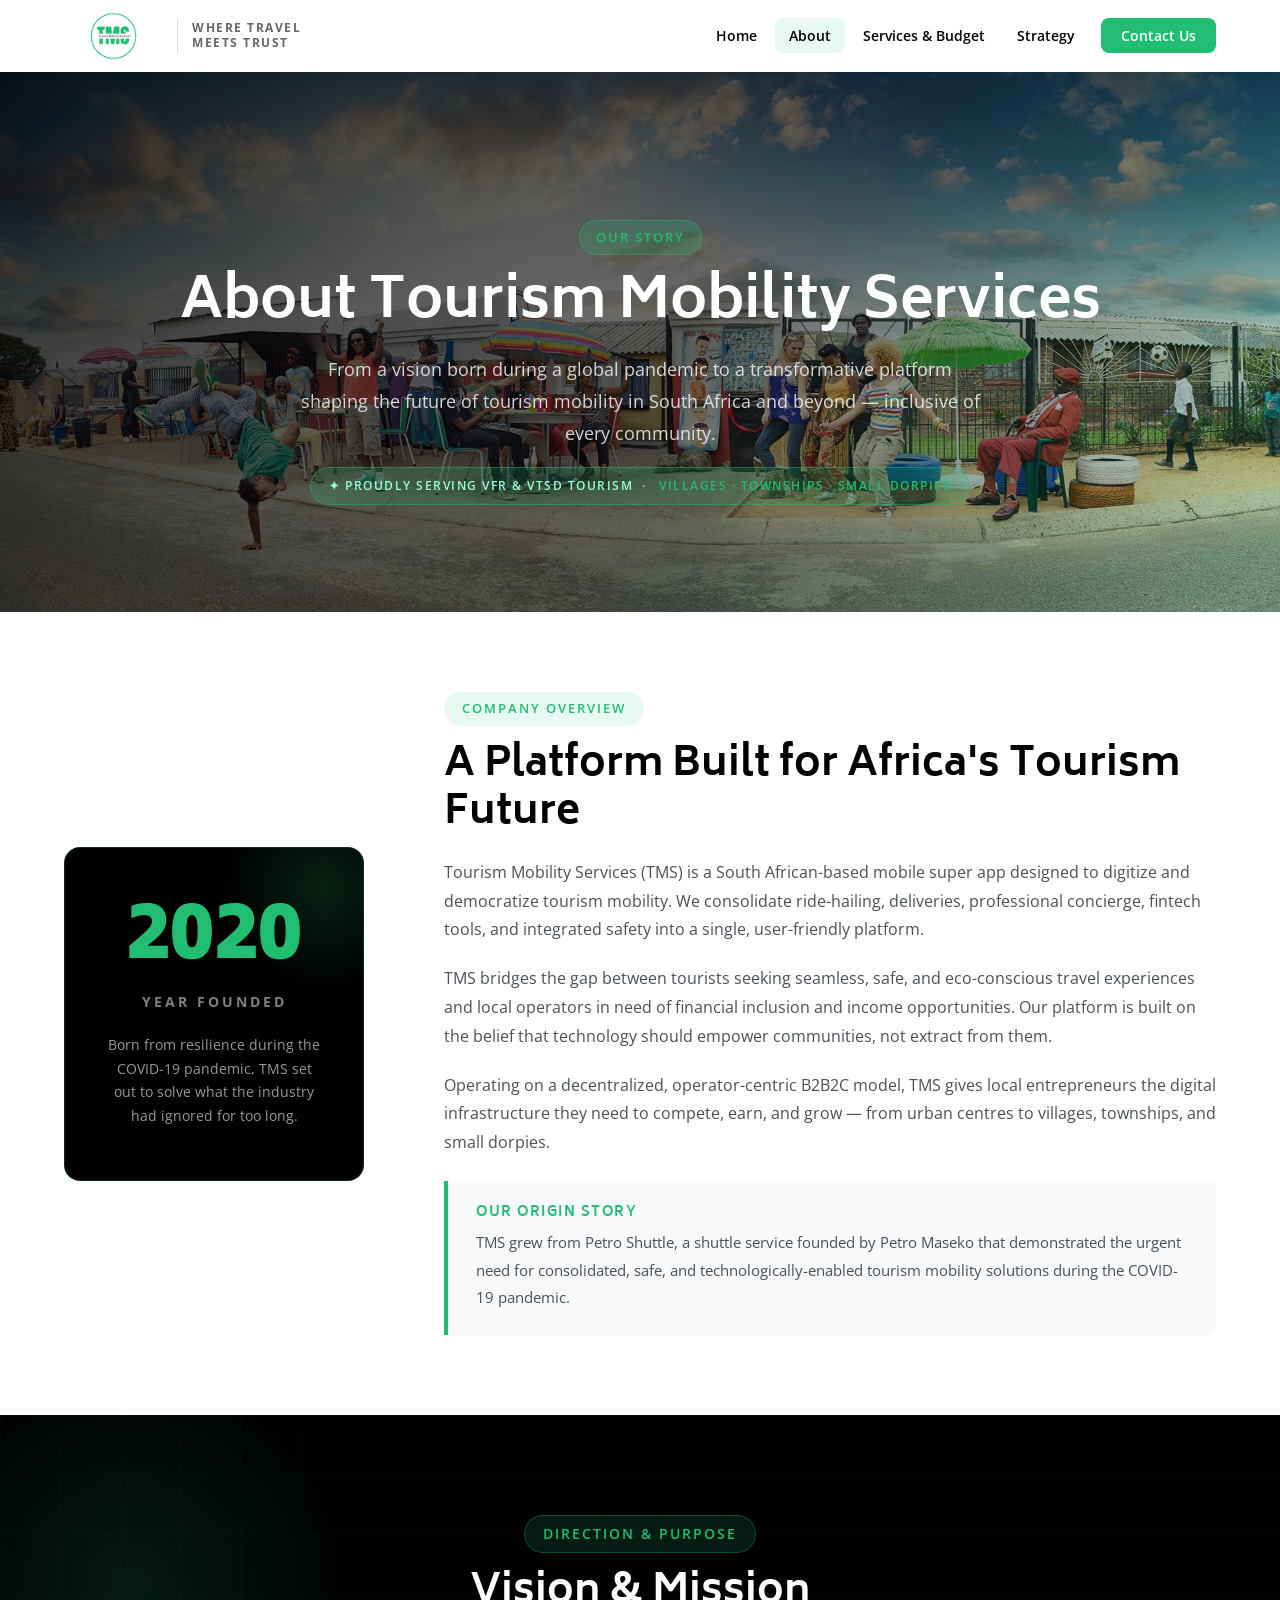
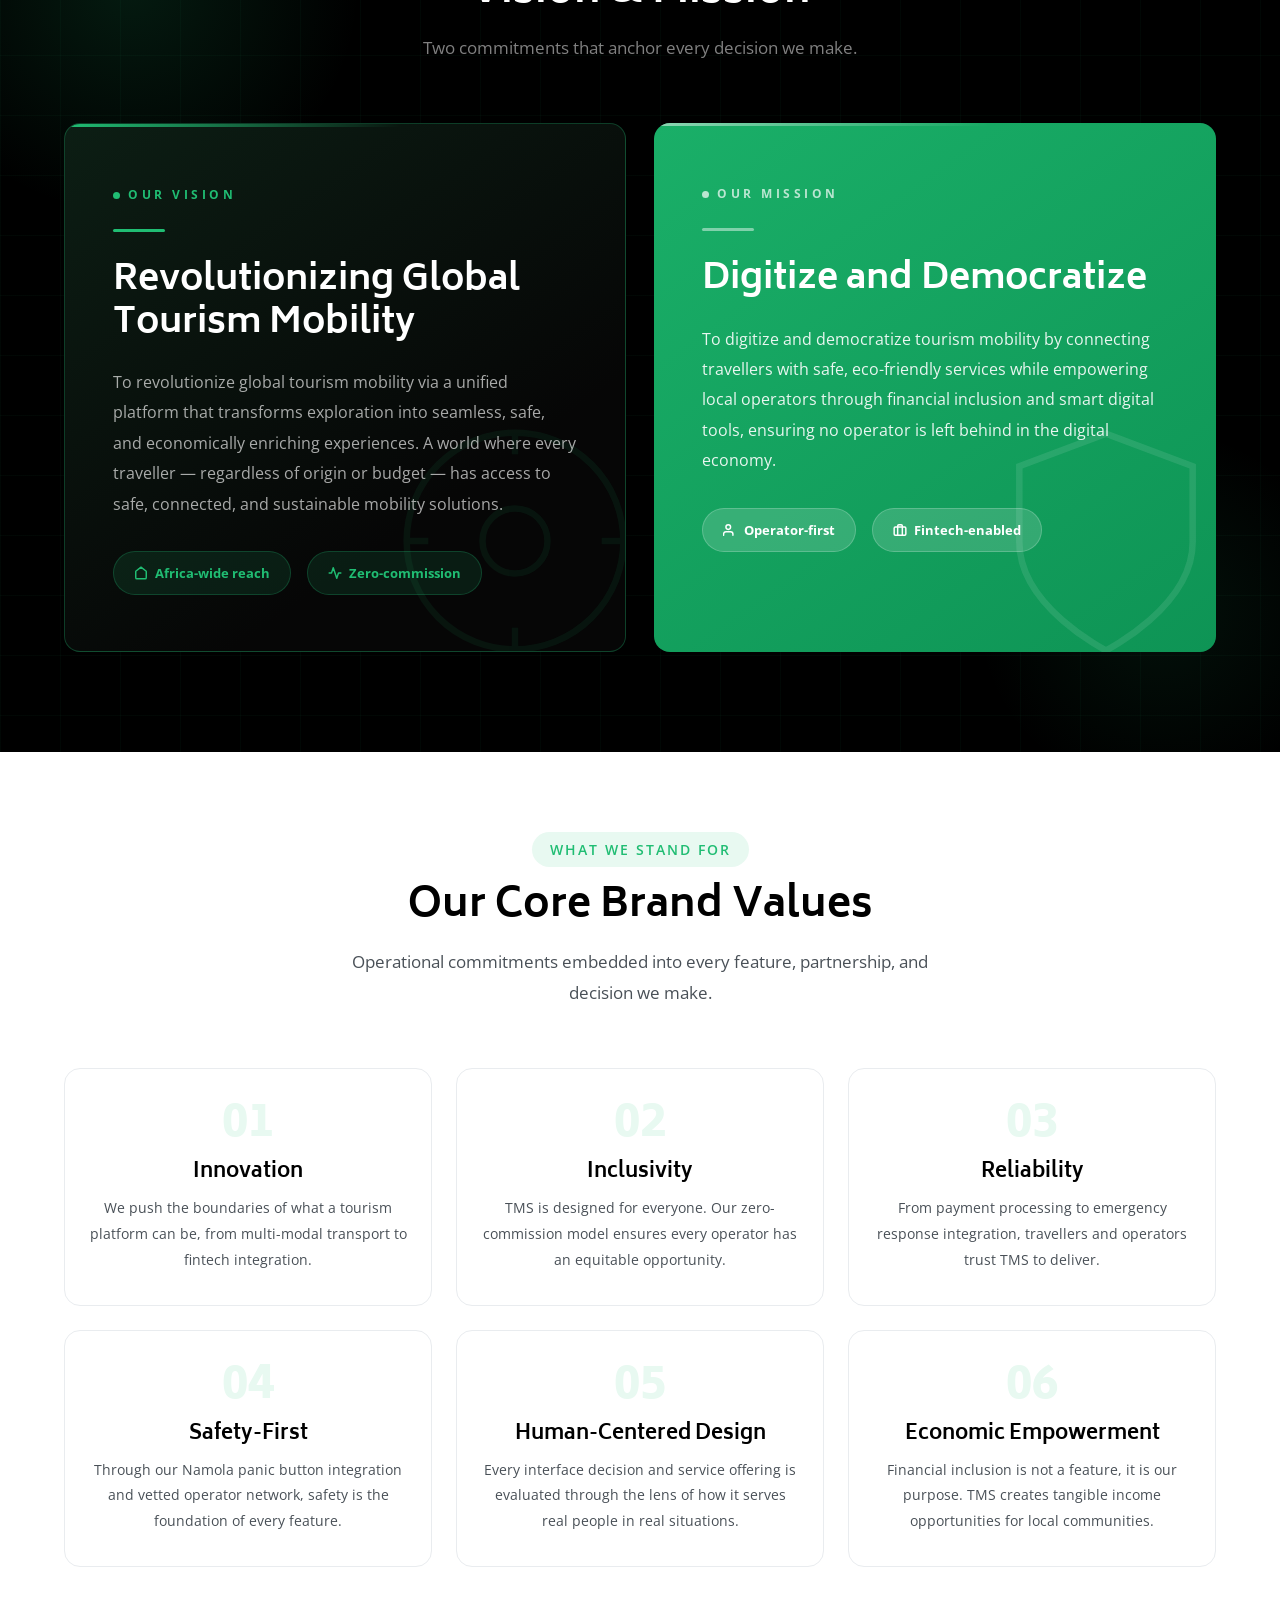
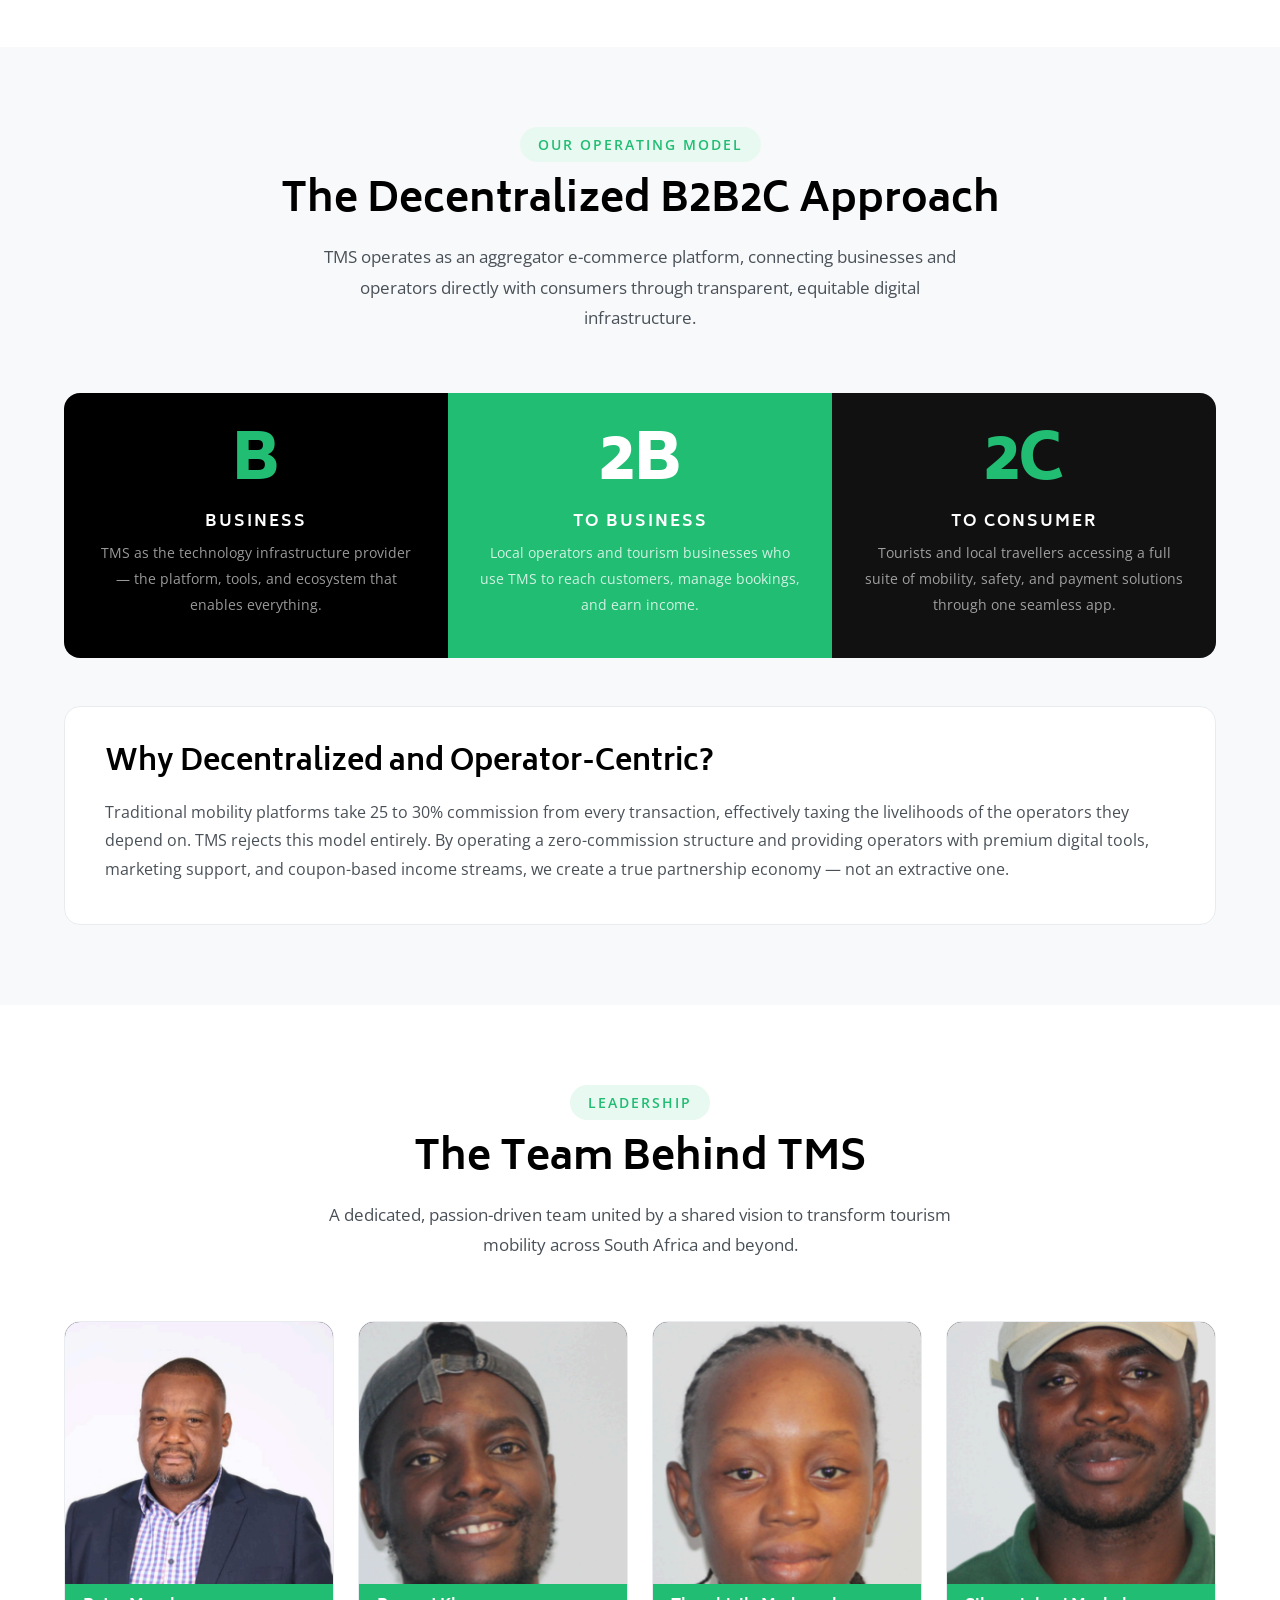
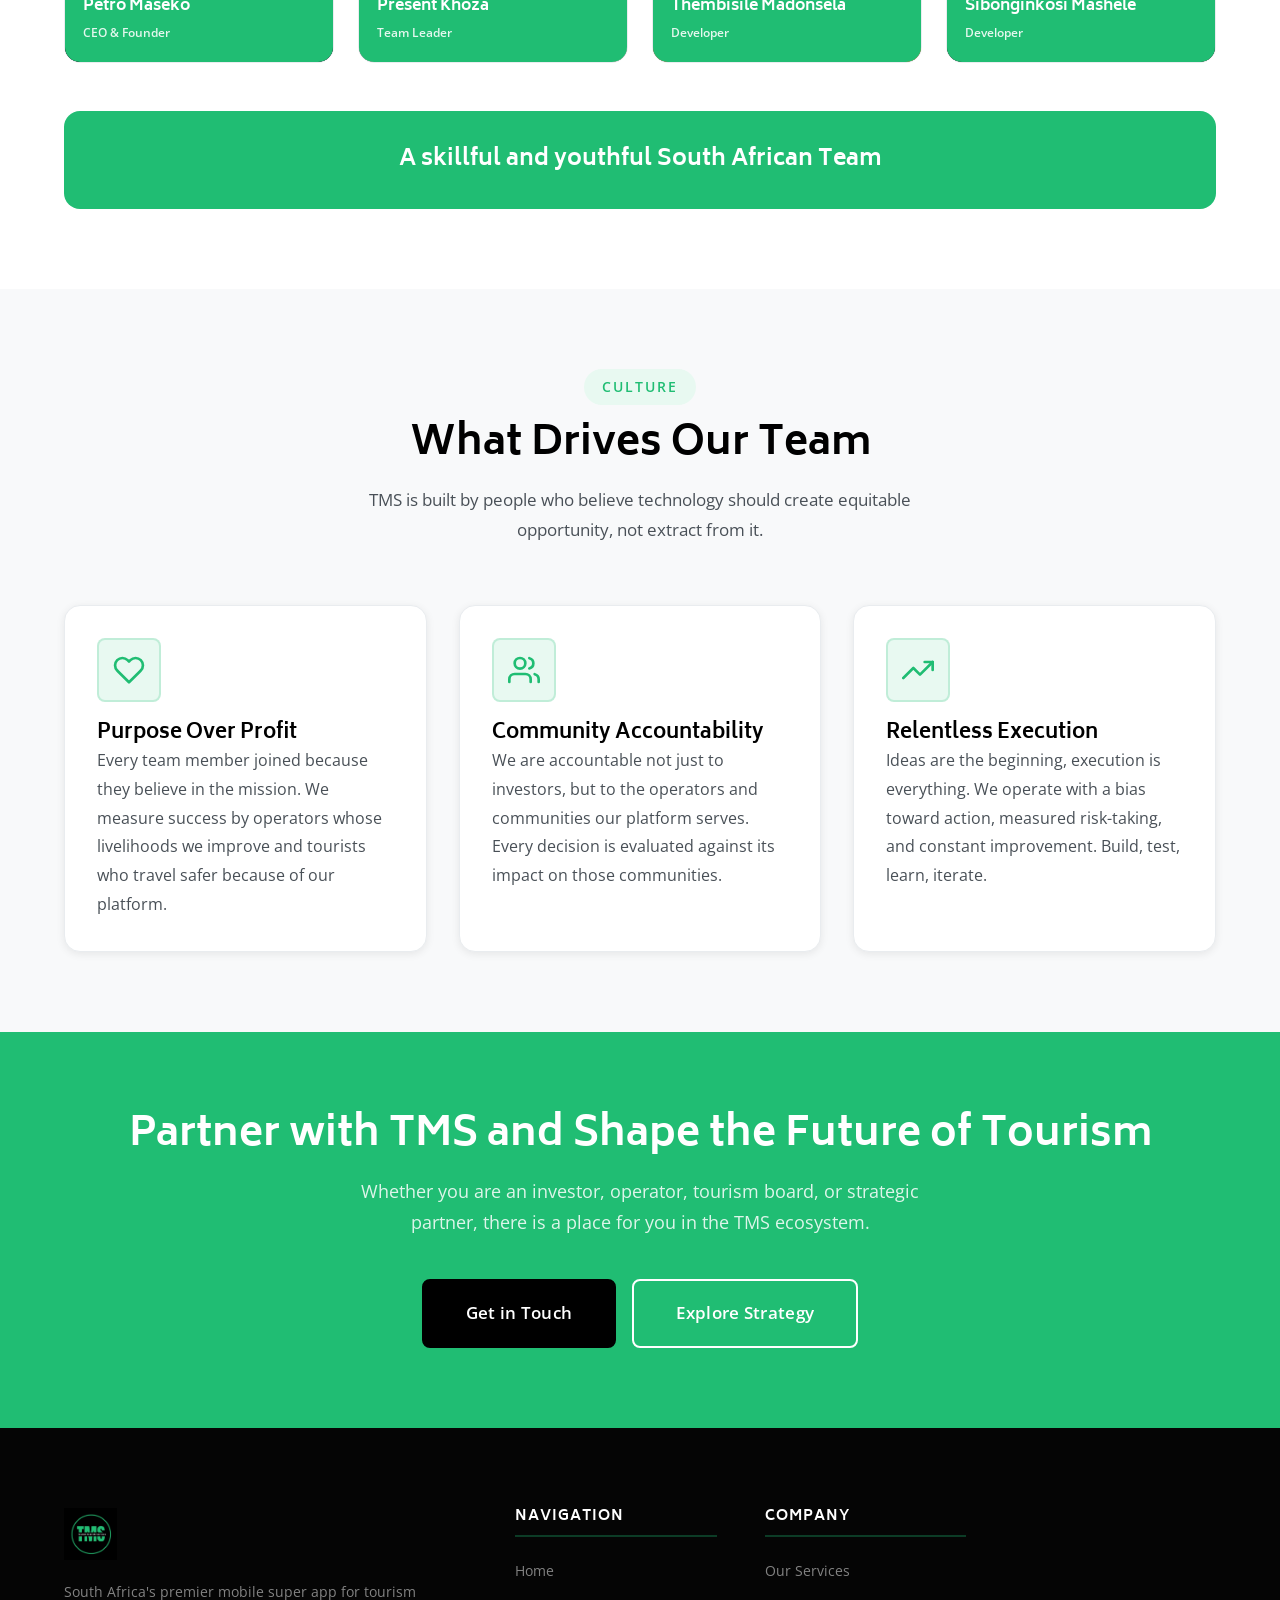
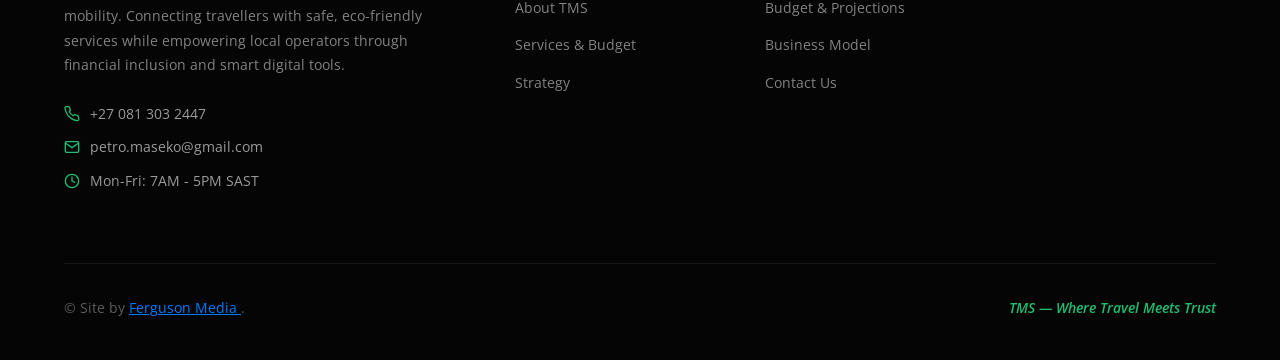
==== commit e0a2a08f: "increase hero mockup image" ====
--- a/about.html
+++ b/about.html
@@ -355,7 +355,7 @@
           </div>
           <div class="footer-contact-item">
             <svg viewBox="0 0 24 24" fill="none" stroke="currentColor" stroke-width="2"><path d="M4 4h16c1.1 0 2 .9 2 2v12c0 1.1-.9 2-2 2H4c-1.1 0-2-.9-2-2V6c0-1.1.9-2 2-2z" stroke-linecap="round" stroke-linejoin="round"/><polyline points="22,6 12,13 2,6" stroke-linecap="round" stroke-linejoin="round"/></svg>
-            <a href="mailto:info@tourismmobilityservices.com">info@tourismmobilityservices.com</a>
+            <a href="mailto:petro.maseko@gmail.com">petro.maseko@gmail.com</a>
           </div>
           <div class="footer-contact-item">
             <svg viewBox="0 0 24 24" fill="none" stroke="currentColor" stroke-width="2"><circle cx="12" cy="12" r="10" stroke-linecap="round"/><polyline points="12 6 12 12 16 14" stroke-linecap="round" stroke-linejoin="round"/></svg>
